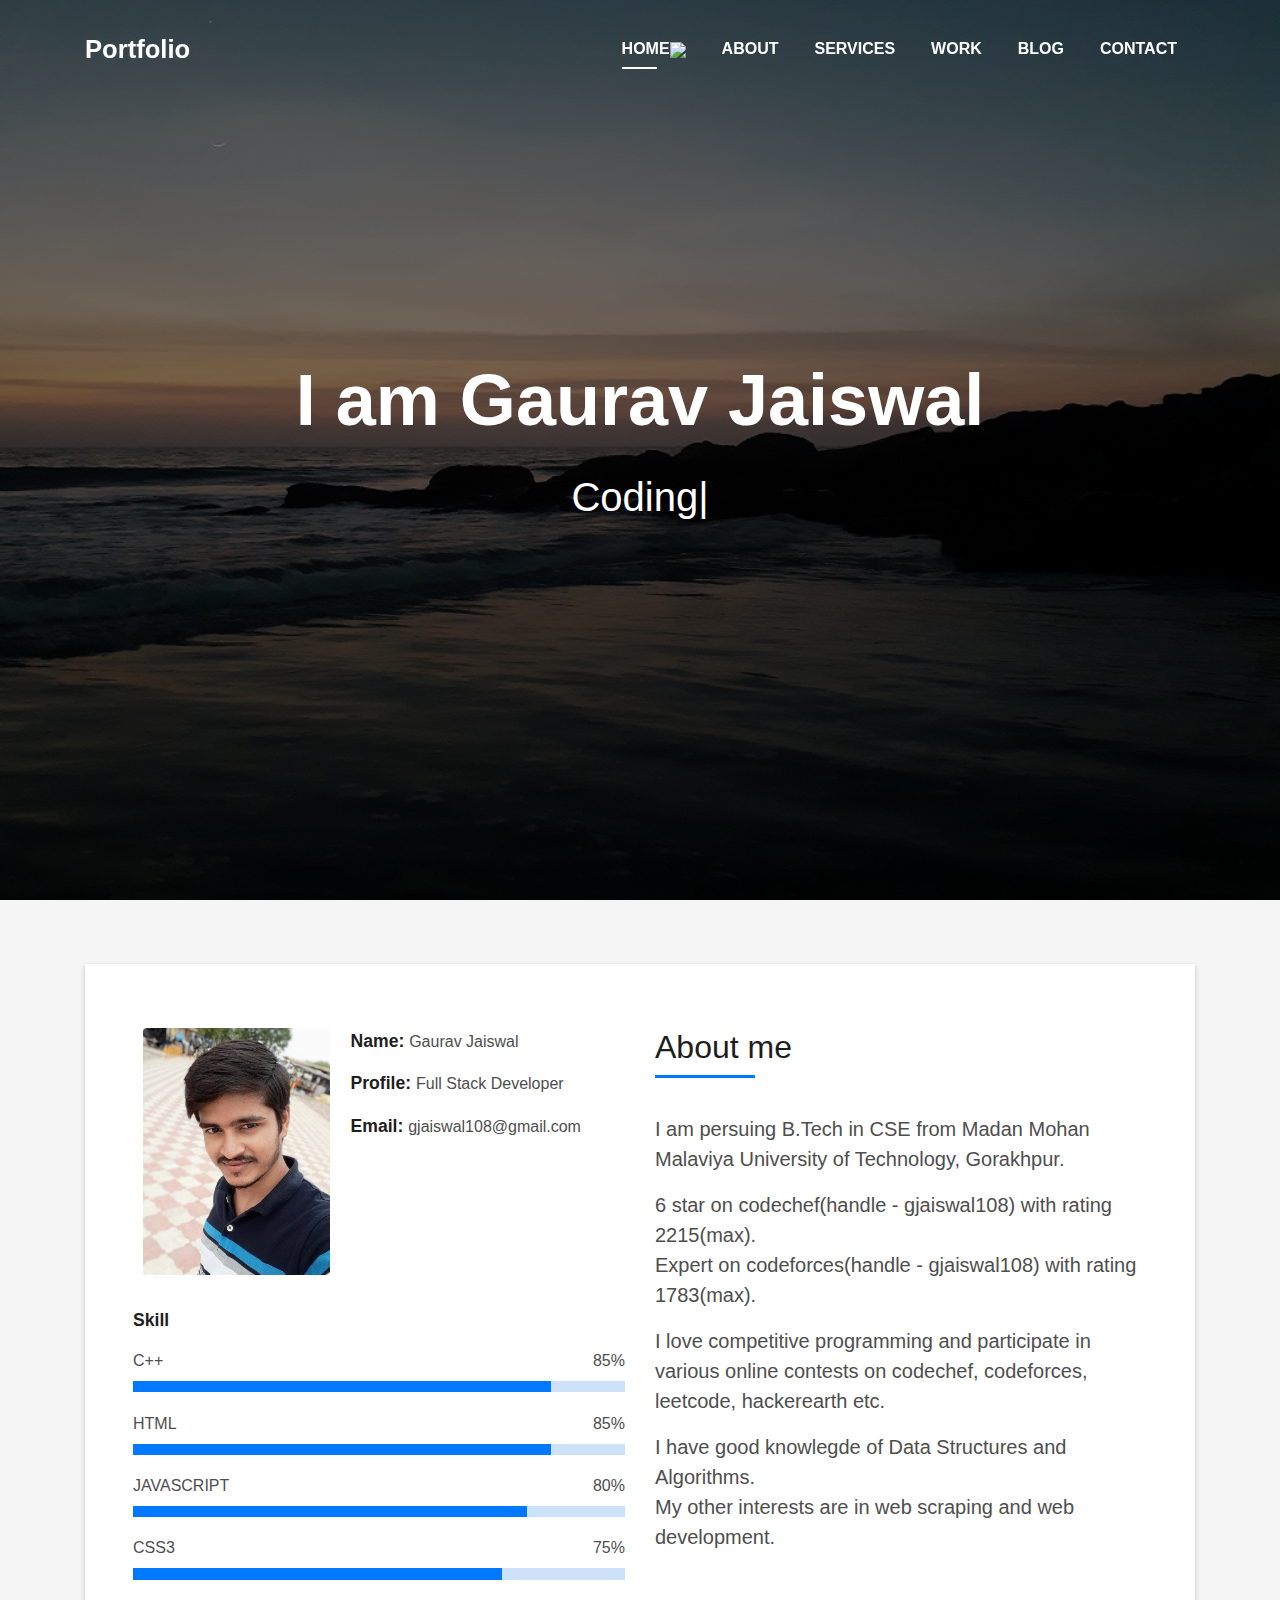
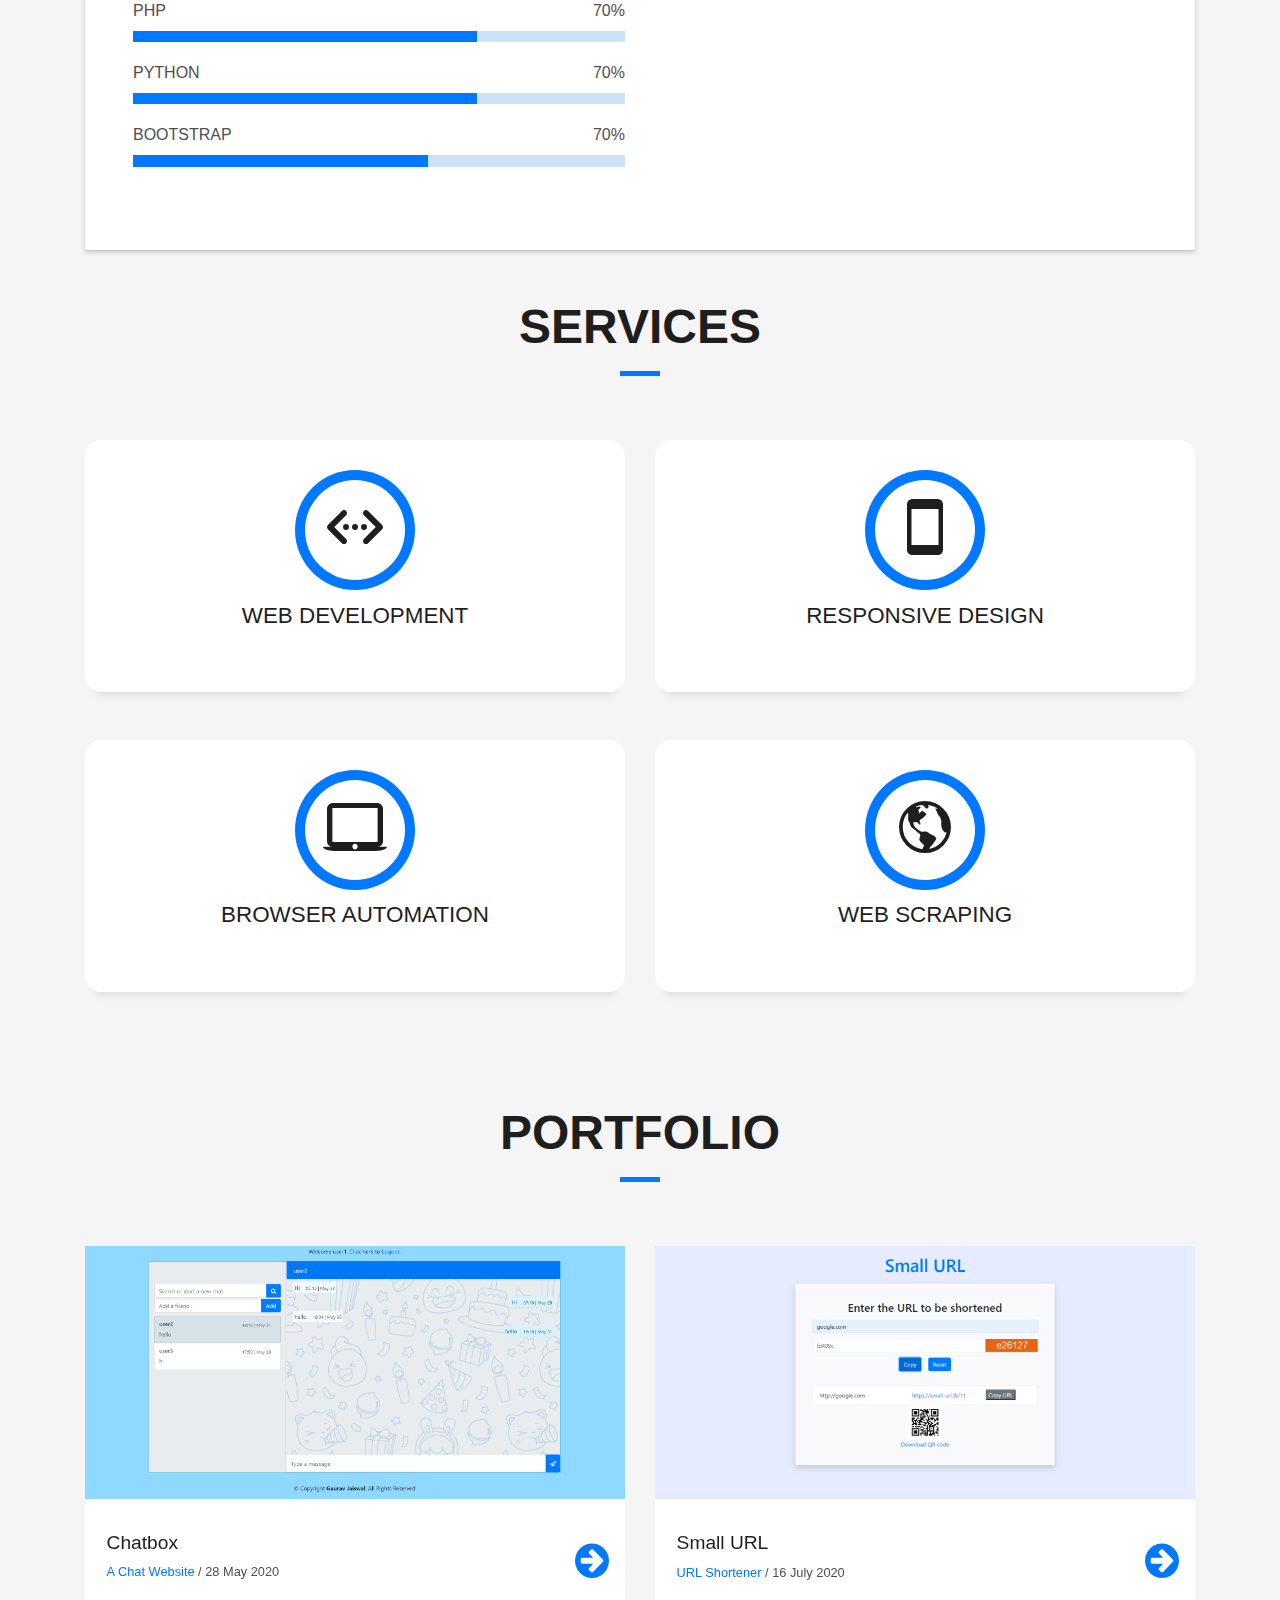
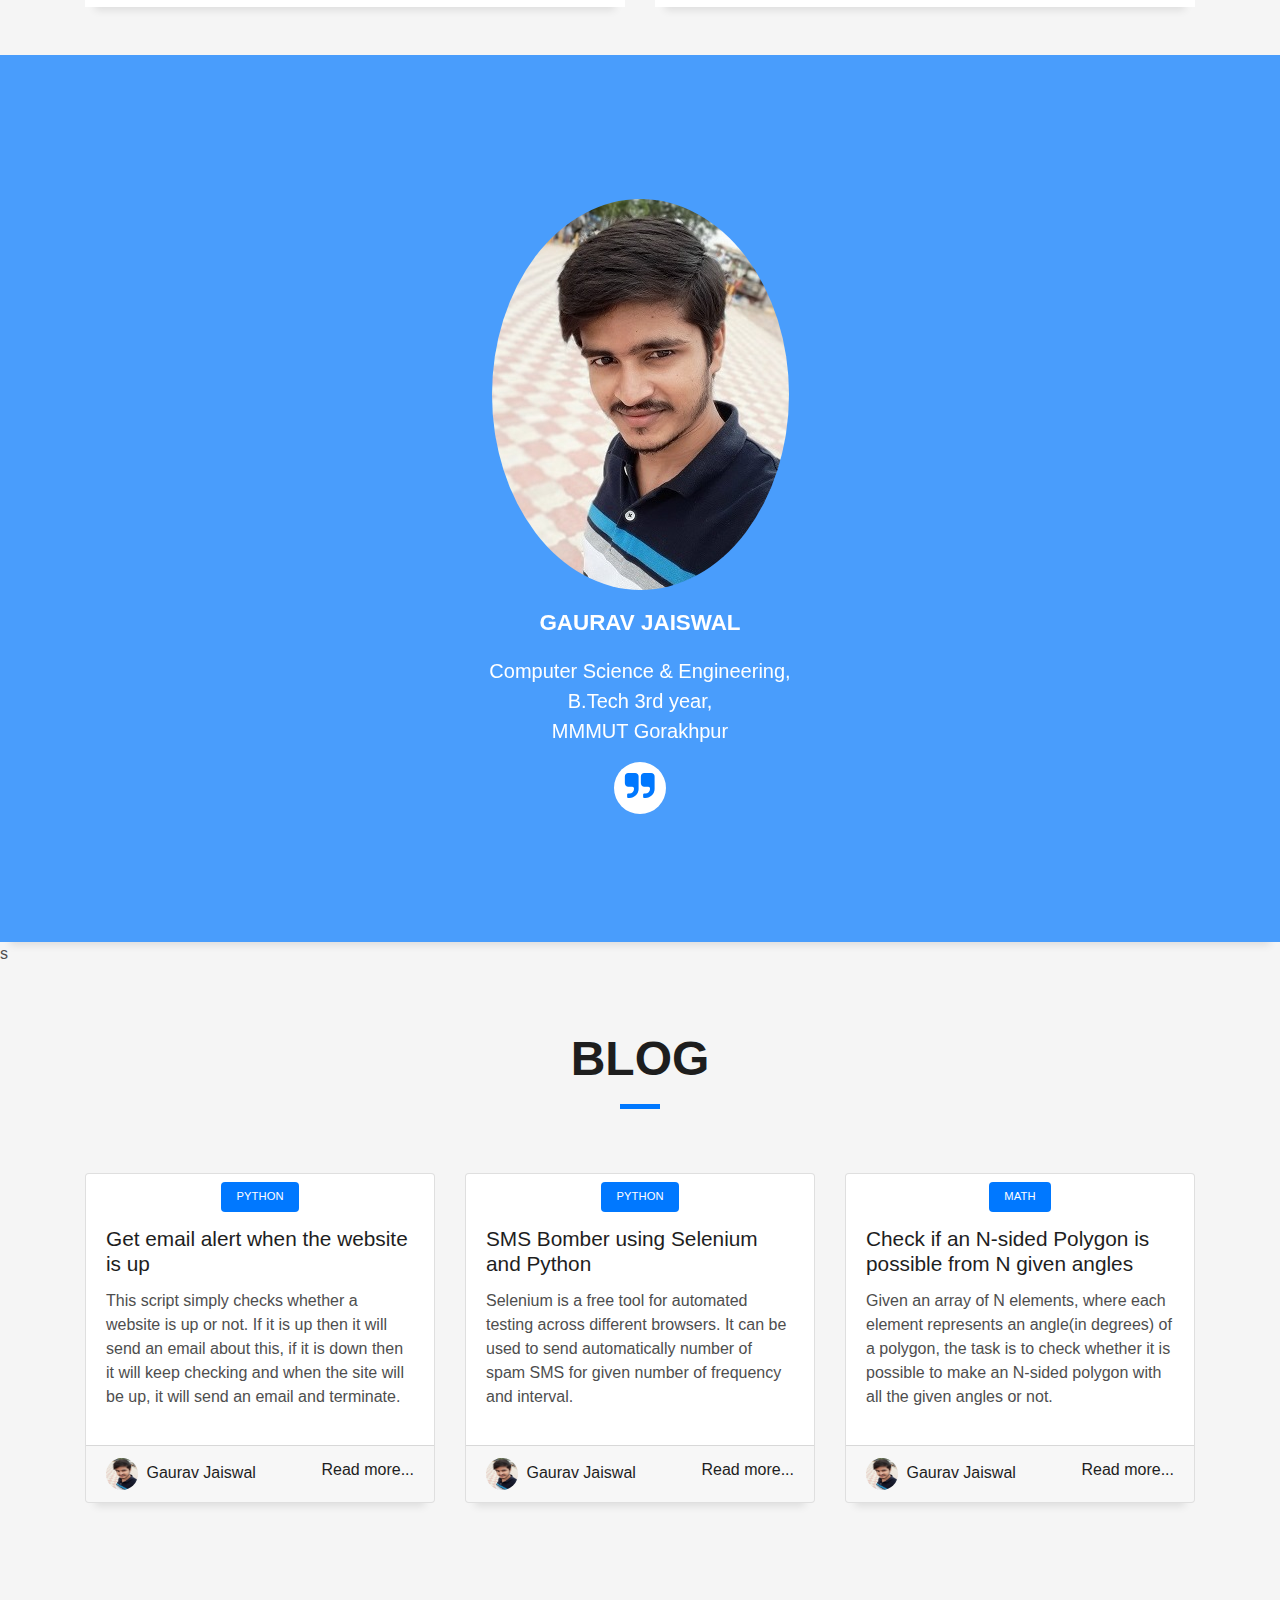
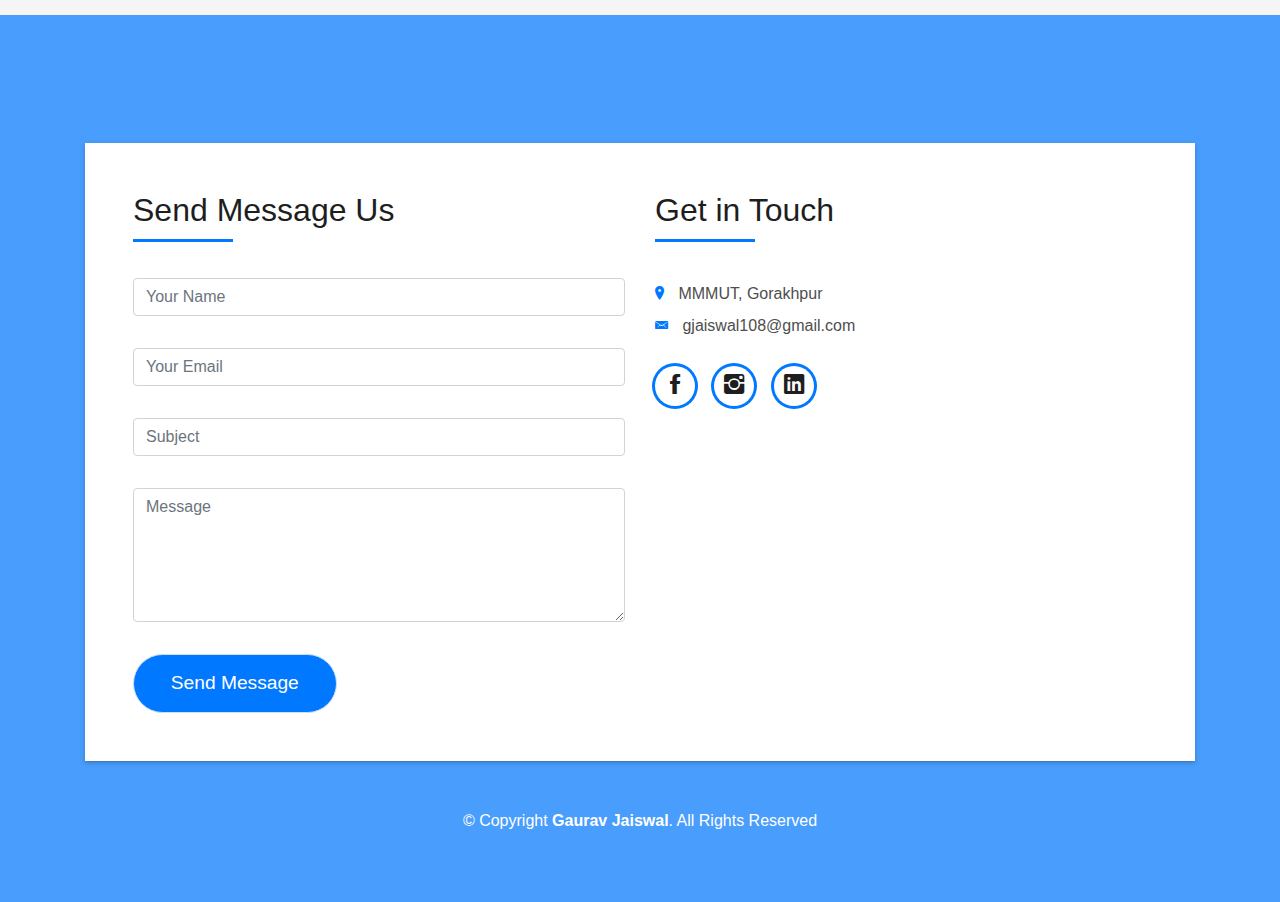
==== index.html @ 0bc4e0d4 "update" ====
<!DOCTYPE html>
<html lang="en">
<head>
  <meta charset="utf-8">
  <title>Gaurav Jaiswal</title>
  <meta content="width=device-width, initial-scale=1.0" name="viewport">
  <meta content="gjaiswal108" name="keywords">
  <meta content="Gaurav Jaiswal Portfolio" name="description">

  <!-- Favicons -->
  <link rel="apple-touch-icon" sizes="180x180" href="apple-touch-icon.png">
  <link rel="icon" type="image/png" sizes="32x32" href="favicon-32x32.png">
  <link rel="icon" type="image/png" sizes="16x16" href="favicon-16x16.png">
  <link rel="manifest" href="site.webmanifest">
  <!-- Bootstrap CSS File 
  <link href="lib/bootstrap/css/bootstrap.min.css" rel="stylesheet">-->
  <!-- Latest compiled and minified CSS -->
<link rel="stylesheet" href="https://maxcdn.bootstrapcdn.com/bootstrap/4.4.1/css/bootstrap.min.css">

<!-- jQuery library -->
<script src="https://ajax.googleapis.com/ajax/libs/jquery/3.5.1/jquery.min.js"></script>

<!-- Popper JS -->
<script src="https://cdnjs.cloudflare.com/ajax/libs/popper.js/1.16.0/umd/popper.min.js"></script>

<!-- Latest compiled JavaScript -->
<script src="https://maxcdn.bootstrapcdn.com/bootstrap/4.4.1/js/bootstrap.min.js"></script>

  <!-- Libraries CSS Files -->
  <link href="lib/font-awesome/css/font-awesome.min.css" rel="stylesheet">
  <link href="lib/animate/animate.min.css" rel="stylesheet">
  <link href="lib/ionicons/css/ionicons.min.css" rel="stylesheet">
  <link href="lib/owlcarousel/assets/owl.carousel.min.css" rel="stylesheet">
  <link href="lib/lightbox/css/lightbox.min.css" rel="stylesheet">

  <!-- Main Stylesheet File -->
  <link href="css/style.css" rel="stylesheet">
</head>

<body id="page-top">
  
  <!--/ Nav Start /-->
  <nav class="navbar navbar-b navbar-trans navbar-expand-md fixed-top" id="mainNav">
    <div class="container">
      <a class="navbar-brand js-scroll" href="#page-top">Portfolio</a>
      <button class="navbar-toggler collapsed" type="button" data-toggle="collapse" data-target="#navbarDefault"
        aria-controls="navbarDefault" aria-expanded="false" aria-label="Toggle navigation">
        <span></span>
        <span></span>
        <span></span>
      </button>
      <div class="navbar-collapse collapse justify-content-end" id="navbarDefault">
        <ul class="navbar-nav">
          <li class="nav-item">
            <a class="nav-link js-scroll active" href="#home">Home<img src="http://localhost/small-url/api/captcha_image.php"></a>
          </li>
          <li class="nav-item">
            <a class="nav-link js-scroll" href="#about">About</a>
          </li>
          <li class="nav-item">
            <a class="nav-link js-scroll" href="#service">Services</a>
          </li>
          <li class="nav-item">
            <a class="nav-link js-scroll" href="#work">Work</a>
          </li>
          <li class="nav-item">
            <a class="nav-link js-scroll" href="#blog">Blog</a>
          </li>
          <li class="nav-item">
            <a class="nav-link js-scroll" href="#contact">Contact</a>
          </li>
        </ul>
      </div>
    </div>
  </nav>
  <!--/ Nav End /-->

  <!--/ Intro Skew Start /-->
  <div id="home" class="intro route bg-image" style="background-image: url(img/wallpaper.jpg)">
    <div class="overlay-itro"></div>
    <div class="intro-content display-table">
      <div class="table-cell">
        <div class="container">
          <!--<p class="display-6 color-d">Hello, world!</p>-->
          <h1 class="intro-title mb-4">I am Gaurav Jaiswal</h1>
          <p class="intro-subtitle"><span class="text-slider-items">Coding Enthusiast,Web Developer</span><strong class="text-slider"></strong></p>
          <!-- <p class="pt-3"><a class="btn btn-primary btn js-scroll px-4" href="#about" role="button">Learn More</a></p> -->
        </div>
      </div>
    </div>
  </div>
  <!--/ Intro Skew End /-->

  <section id="about" class="about-mf sect-pt4 route">
    <div class="container">
      <div class="row">
        <div class="col-sm-12">
          <div class="box-shadow-full">
            <div class="row">
              <div class="col-md-6">
                <div class="row">
                  <div class="col-sm-6 col-md-5">
                    <div class="about-img">
                      <img src="img/Gaurav Jaiswal.jpg" class="img-fluid rounded b-shadow-a" alt="">
                    </div>
                  </div>
                  <div class="col-sm-6 col-md-7">
                    <div class="about-info">
                      <p><span class="title-s">Name: </span> <span>Gaurav Jaiswal</span></p>
                      <p><span class="title-s">Profile: </span> <span>Full Stack Developer</span></p>
                      <p><span class="title-s">Email: </span> <span>gjaiswal108@gmail.com</span></p>
                    </div>
                  </div>
                </div>
                <div class="skill-mf">
                  <p class="title-s">Skill</p>
                    <span>C++</span> <span class="pull-right">85%</span>
                  <div class="progress">
                    <div class="progress-bar" role="progressbar" style="width: 85%;" aria-valuenow="85" aria-valuemin="0"
                      aria-valuemax="100"></div>
                  </div>
                  <span>HTML</span> <span class="pull-right">85%</span>
                  <div class="progress">
                    <div class="progress-bar" role="progressbar" style="width: 85%;" aria-valuenow="85" aria-valuemin="0"
                      aria-valuemax="100"></div>
                  </div>
                  <span>JAVASCRIPT</span> <span class="pull-right">80%</span>
                  <div class="progress">
                    <div class="progress-bar" role="progressbar" style="width: 80%" aria-valuenow="80" aria-valuemin="0"
                      aria-valuemax="100"></div>
                  </div>
                  <span>CSS3</span> <span class="pull-right">75%</span>
                  <div class="progress">
                    <div class="progress-bar" role="progressbar" style="width: 75%" aria-valuenow="75" aria-valuemin="0"
                      aria-valuemax="100"></div>
                  </div>
                  <span>PHP</span> <span class="pull-right">70%</span>
                  <div class="progress">
                    <div class="progress-bar" role="progressbar" style="width: 70%" aria-valuenow="70" aria-valuemin="0"
                      aria-valuemax="100"></div>
                  </div>
                  <span>PYTHON</span> <span class="pull-right">70%</span>
                  <div class="progress">
                    <div class="progress-bar" role="progressbar" style="width: 70%" aria-valuenow="70" aria-valuemin="0"
                      aria-valuemax="100"></div>
                  </div>
                  <span>BOOTSTRAP</span> <span class="pull-right">70%</span>
                  <div class="progress">
                    <div class="progress-bar" role="progressbar" style="width: 60%" aria-valuenow="60" aria-valuemin="0"
                      aria-valuemax="100"></div>
                  </div>
                </div>
              </div>
              <div class="col-md-6">
                <div class="about-me pt-4 pt-md-0">
                  <div class="title-box-2">
                    <h5 class="title-left">
                      About me
                    </h5>
                  </div>
                  <p class="lead">
                      I am persuing B.Tech in CSE from Madan Mohan Malaviya University of Technology, Gorakhpur.
                  </p>
                  <p class="lead">
                    6 star on codechef(handle - gjaiswal108) with rating 2215(max).<br/>
                    Expert on codeforces(handle - gjaiswal108) with rating 1783(max).
                  </p>
                  <p class="lead">
                    I love competitive programming and participate in various online contests on codechef, codeforces, leetcode, hackerearth etc.
                  </p>
                  <p class="lead">
                    I have good knowlegde of Data Structures and Algorithms.<br/>
                    My other interests are in web scraping and web development.
                  </p>
                </div>
              </div>
            </div>
          </div>
        </div>
      </div>
    </div>
  </section>

  <!--/ Section Services Start /-->
  <section id="service" class="services-mf route">
    <div class="container">
      <div class="row">
        <div class="col-sm-12">
          <div class="title-box text-center">
            <h3 class="title-a">
              Services
            </h3>
            <p class="subtitle-a">
              
            </p>
            <div class="line-mf"></div>
          </div>
        </div>
      </div>
      <div class="row">
        <div class="col-md-6">
          <div class="service-box">
            <div class="service-ico">
              <span class="ico-circle"><i class="ion-code-working"></i></span>
            </div>
            <div class="service-content">
              <h2 class="s-title">Web Development</h2>
              <p class="s-description text-center">
              </p>
            </div>
          </div>
        </div>
        <div class="col-md-6">
          <div class="service-box">
            <div class="service-ico">
              <span class="ico-circle"><i class="ion-android-phone-portrait"></i></span>
            </div>
            <div class="service-content">
              <h2 class="s-title">Responsive Design</h2>
              <p class="s-description text-center">
              </p>
            </div>
          </div>
        </div>
      </div>
      <div class="row">
        <div class="col-md-6">
          <div class="service-box">
            <div class="service-ico">
              <span class="ico-circle"><i class="ion-android-laptop"></i></span>
            </div>
            <div class="service-content">
              <h2 class="s-title">Browser Automation</h2>
              <p class="s-description text-center">
              </p>
            </div>
          </div>
        </div>
        <div class="col-md-6">
          <div class="service-box">
            <div class="service-ico">
              <span class="ico-circle"><i class="ion-android-globe"></i></span>
            </div>
            <div class="service-content">
              <h2 class="s-title">Web Scraping</h2>
              <p class="s-description text-center">
              </p>
            </div>
          </div>
        </div>
      </div>
    </div>
  </section>
  <!--/ Section Services End /-->

 

  <!--/ Section Portfolio Start /-->
  <section id="work" class="portfolio-mf sect-pt4 route">
    <div class="container">
      <div class="row">
        <div class="col-sm-12">
          <div class="title-box text-center">
            <h3 class="title-a">
              Portfolio
            </h3>
            <p class="subtitle-a">
            </p>
            <div class="line-mf"></div>
          </div>
        </div>
      </div>
      <div class="row">
        <div class="col-md-6">
          <div class="work-box">
            <a href="img/Chatbox.png" data-lightbox="gallery-mf">
              <div class="work-img">
                <img src="img/Chatbox.png" alt="" class="img-fluid">
              </div>
              <div class="work-content">
                <div class="row">
                  <div class="col-sm-8">
                    <h2 class="w-title"><a href="Chatbox" target="_blank">Chatbox</a></h2>
                    <div class="w-more">
                      <span class="w-ctegory">A Chat Website</span> / <span class="w-date">28 May 2020</span>
                    </div>
                  </div>
                  <div class="col-sm-4">
                    <div class="w-like">
                      <a href="Chatbox" target="_blank"><i class="fa fa-arrow-circle-right"></i></a>
                    </div>
                  </div>
                </div>
              </div>
            </a>
          </div>
        </div>
        <div class="col-md-6">
          <div class="work-box">
            <a href="img/small-url.png" data-lightbox="gallery-mf">
              <div class="work-img">
                <img src="img/small-url.png" alt="" class="img-fluid">
              </div>
              <div class="work-content">
                <div class="row">
                  <div class="col-sm-8">
                    <h2 class="w-title"><a href="small-url" target="_blank">Small URL</a></h2>
                    <div class="w-more">
                      <span class="w-ctegory">URL Shortener</span> / <span class="w-date">16 July 2020</span>
                    </div>
                  </div>
                  <div class="col-sm-4">
                    <div class="w-like">
                      <a href="small-url" target="_blank"><i class="fa fa-arrow-circle-right"></i></a>
                    </div>
                  </div>
                </div>
              </div>
            </a>
          </div>
        </div>
        
      </div>
    </div>
  </section>
  <!--/ Section Portfolio End /-->

  <!--/ Section Testimonials Start /-->
  <div class="testimonials paralax-mf bg-image" style="background-image: url(img/ov.jpg)">
    <div class="overlay-mf"></div>
    <div class="container">
      <div class="row">
        <div class="col-md-12">
          <div id="testimonial-mf" class="owl-carousel owl-theme">
            <div class="testimonial-box">
              <div class="author-test">
                <img src="img/Gaurav Jaiswal.jpg" alt="" class="rounded-circle b-shadow-a">
                <span class="author">Gaurav Jaiswal</span>
              </div>
              <div class="content-test">
                <p class="description lead">
                  Computer Science &amp; Engineering,<br/> B.Tech 3rd year,<br/> MMMUT Gorakhpur
                </p>
                <span class="comit"><i class="fa fa-quote-right"></i></span>
              </div>
            </div>
          </div>
        </div>
      </div>
    </div>
  </div>
  <!--/ Section Testimonial End /-->
  s
  <!--/ Section Blog Start /-->
  <section id="blog" class="blog-mf sect-pt4 route">
    <div class="container">
      <div class="row">
        <div class="col-sm-12">
          <div class="title-box text-center">
            <h3 class="title-a">
              Blog
            </h3>
            <p class="subtitle-a">
            </p>
            <div class="line-mf"></div>
          </div>
        </div>
      </div>
      <div class="row">
        <div class="col-md-4">
          <div class="card card-blog">
            <div class="card-img">
              <a href="https://www.geeksforgeeks.org/python-get-email-alert-when-the-website-is-up/" target="_blank"><img src="img/post-1.jpg" alt="" class="img-fluid"></a>
            </div>
            <div class="card-body">
              <div class="card-category-box">
                <div class="card-category">
                  <h6 class="category">Python</h6>
                </div>
              </div>
              <h3 class="card-title"><a href="https://www.geeksforgeeks.org/python-get-email-alert-when-the-website-is-up/" target="_blank">Get email alert when the website is up</a></h3>
              <p class="card-description">
                This script simply checks whether a website is up or not. If it is up then it will send an email about this, 
                if it is down then it will keep checking and when the site will be up, it will send an email and terminate.
              </p>
            </div>
            <div class="card-footer">
              <div class="post-author">
                <a href="#">
                  <img src="img/Gaurav Jaiswal.jpg" alt="" class="avatar rounded-circle">
                  <span class="author">Gaurav Jaiswal</span>
                </a>
              </div>
              <div class="post-date">
                <a href="https://www.geeksforgeeks.org/python-get-email-alert-when-the-website-is-up/" target="_blank">Read more...</a>
              </div>
            </div>
          </div>
        </div>
        <div class="col-md-4">
          <div class="card card-blog">
            <div class="card-img">
              <a href="https://www.geeksforgeeks.org/python-sms-bomber-using-selenium/" target="_blank"><img src="img/post-2.jpg" alt="" class="img-fluid"></a>
            </div>
            <div class="card-body">
              <div class="card-category-box">
                <div class="card-category">
                  <h6 class="category">Python</h6>
                </div>
              </div>
              <h3 class="card-title"><a href="https://www.geeksforgeeks.org/python-sms-bomber-using-selenium/" target="_blank">SMS Bomber using Selenium and Python</a></h3>
              <p class="card-description">
                Selenium is a free tool for automated testing across different browsers.
                It can be used to send automatically number of spam SMS for given number of frequency and interval.
              </p>
            </div>
            <div class="card-footer">
              <div class="post-author">
                <a href="#">
                  <img src="img/Gaurav Jaiswal.jpg" alt="" class="avatar rounded-circle">
                  <span class="author">Gaurav Jaiswal</span>
                </a>
              </div>
              <div class="post-date">
                <a href="https://www.geeksforgeeks.org/python-sms-bomber-using-selenium/" target="_blank">Read more...</a>
              </div>
            </div>
          </div>
        </div>
        <div class="col-md-4">
          <div class="card card-blog">
            <div class="card-img">
              <a href="https://www.geeksforgeeks.org/check-if-an-n-sided-polygon-is-possible-from-n-given-angles/" target="_blank"><img src="img/post-3.jpg" alt="" class="img-fluid"></a>
            </div>
            <div class="card-body">
              <div class="card-category-box">
                <div class="card-category">
                  <h6 class="category">Math</h6>
                </div>
              </div>
              <h3 class="card-title"><a href="https://www.geeksforgeeks.org/check-if-an-n-sided-polygon-is-possible-from-n-given-angles/" target="_blank">Check if an N-sided Polygon is possible from N given angles</a></h3>
              <p class="card-description">
                Given an array of N elements, where each element represents an angle(in degrees) of a polygon, the task is to check whether it is possible to make an N-sided polygon with all the given angles or not.
              </p>
            </div>
            <div class="card-footer">
              <div class="post-author">
                <a href="#">
                  <img src="img/Gaurav Jaiswal.jpg" alt="" class="avatar rounded-circle">
                  <span class="author">Gaurav Jaiswal</span>
                </a>
              </div>
              <div class="post-date">
                <a href="https://www.geeksforgeeks.org/check-if-an-n-sided-polygon-is-possible-from-n-given-angles/" target="_blank">Read more...</a>
              </div>
            </div>
          </div>
        </div>
      </div>
    </div>
  </section>
  <!--/ Section Blog End /-->

  <!--/ Section Contact-Footer Start /-->
  <section class="paralax-mf footer-paralax bg-image sect-mt4 route" style="background-image: url(img/ov.jpg)">
    <div class="overlay-mf"></div>
    <div class="container">
      <div class="row">
        <div class="col-sm-12">
          <div class="contact-mf">
            <div id="contact" class="box-shadow-full">
              <div class="row">
                <div class="col-md-6">
                  <div class="title-box-2">
                    <h5 class="title-left">
                      Send Message Us
                    </h5>
                  </div>
                  <div>
                      <form role="form" class="contactForm">
                      <div id="sendmessage">Your message has been sent. Thank you!</div>
                      <div id="errormessage"></div>
                      <div class="row">
                        <div class="col-md-12 mb-3">
                          <div class="form-group">
                            <input type="text" name="name" class="form-control" id="name" placeholder="Your Name" data-rule="minlen:4" data-msg="Please enter at least 4 chars" />
                            <div class="validation"></div>
                          </div>
                        </div>
                        <div class="col-md-12 mb-3">
                          <div class="form-group">
                            <input type="email" class="form-control" name="email" id="email" placeholder="Your Email" data-rule="email" data-msg="Please enter a valid email" />
                            <div class="validation"></div>
                          </div>
                        </div>
                        <div class="col-md-12 mb-3">
                            <div class="form-group">
                              <input type="text" class="form-control" name="subject" id="subject" placeholder="Subject" data-rule="minlen:4" data-msg="Please enter at least 8 chars of subject" />
                              <div class="validation"></div>
                            </div>
                        </div>
                        <div class="col-md-12 mb-3">
                          <div class="form-group">
                            <textarea class="form-control" name="message" rows="5" data-rule="required" data-msg="Please write something for us" placeholder="Message"></textarea>
                            <div class="validation"></div>
                          </div>
                        </div>
                        <div class="col-md-12">
                          <button type="submit" class="button button-a button-big button-rouded">Send Message</button>
                        </div>
                      </div>
                    </form>
                  </div>
                </div>
                <div class="col-md-6">
                  <div class="title-box-2 pt-4 pt-md-0">
                    <h5 class="title-left">
                      Get in Touch
                    </h5>
                  </div>
                  <div class="more-info">
                    <p class="lead">
                    </p>
                    <ul class="list-ico">
                      <li><span class="ion-ios-location"></span> MMMUT, Gorakhpur</li>
                      <li><span class="ion-email"></span> gjaiswal108@gmail.com</li>
                    </ul>
                  </div>
                  <div class="socials">
                    <ul>
                      <li><a href="https://www.facebook.com/profile.php?id=100025308261659"><span class="ico-circle"><i class="ion-social-facebook"></i></span></a></li>
                      <li><a href="https://www.instagram.com/gauravjaiswal108/"><span class="ico-circle"><i class="ion-social-instagram"></i></span></a></li>
                      <li><a href="https://www.linkedin.com/in/gjaiswal108/"><span class="ico-circle"><i class="ion-social-linkedin"></i></span></a></li>
                    </ul>
                  </div>
                </div>
              </div>
            </div>
          </div>
        </div>
      </div>
    </div>
    <footer>
      <div class="container">
        <div class="row">
          <div class="col-sm-12">
              <p class="copyright">&copy; Copyright <strong>Gaurav Jaiswal</strong>. All Rights Reserved</p>
          </div>
        </div>
      </div>
    </footer>
  </section>
  <!--/ Section Contact-footer End /-->

  <a href="#" class="back-to-top"><i class="fa fa-chevron-up"></i></a>
  <div id="preloader"></div>

  <!-- JavaScript Libraries -->
  <script src="lib/jquery/jquery.min.js"></script>
  <script src="lib/jquery/jquery-migrate.min.js"></script>
  <script src="lib/popper/popper.min.js"></script>
  <script src="lib/bootstrap/js/bootstrap.min.js"></script>
  <script src="lib/easing/easing.min.js"></script>
  <script src="lib/counterup/jquery.waypoints.min.js"></script>
  <script src="lib/counterup/jquery.counterup.js"></script>
  <script src="lib/owlcarousel/owl.carousel.min.js"></script>
  <script src="lib/lightbox/js/lightbox.min.js"></script>
  <script src="lib/typed/typed.min.js"></script>
  <!-- Contact Form JavaScript File -->
  <script src="contactform/contactform.js"></script>

  <!-- Template Main Javascript File -->
  <script src="js/main.js"></script>

</body>
</html>
---- css/style.css ----
/*
  Theme Name: DevFolio
  Theme URL: https://bootstrapmade.com/devfolio-bootstrap-portfolio-html-template/
  Author: BootstrapMade.com
  License: https://bootstrapmade.com/license/
*/

/*======================================
//--//-->   STYLES GENERALES
======================================*/

body {
  background-color: #f5f5f5;
  color: #4e4e4e;
}

h1,
h2,
h3,
h4,
h5,
h6 {
  color: #1e1e1e;
}

a {
  color: #1e1e1e;
  transition: all 0.5s ease-in-out;
}

a:hover {
  color: #0078ff;
  text-decoration: none;
  transition: all 0.5s ease-in-out;
}

.p-r {
  position: relative;
}

.color-a {
  color: #0078ff;
}

.color-d {
  color: #f5f5f5;
}

.color-text-a {
  color: #4e4e4e;
}

.box-shadow,
.paralax-mf,
.service-box,
.work-box,
.card-blog {
  box-shadow: 0 13px 8px -10px rgba(0, 0, 0, 0.1);
}

.box-shadow-a,
.button:hover {
  box-shadow: 0 0 0 4px #cde1f8;
}

.display-5 {
  font-size: 2.5rem;
  font-weight: 300;
  line-height: 1.1;
}

.display-6 {
  font-size: 2rem;
  font-weight: 300;
  line-height: 1.1;
}

.avatar {
  width: 32px;
  height: 32px;
  margin-right: 4px;
  overflow: hidden;
}

.bg-image {
  background-repeat: no-repeat;
  background-attachment: fixed;
  background-size: cover;
  background-position: center center;
}

.overlay-mf {
  background-color: #0078ff;
}

.overlay-mf {
  position: absolute;
  top: 0;
  left: 0px;
  padding: 0;
  height: 100%;
  width: 100%;
  opacity: .7;
}

.paralax-mf {
  position: relative;
  padding: 8rem 0;
}

.display-table {
  width: 100%;
  height: 100%;
  display: table;
}

.table-cell {
  display: table-cell;
  vertical-align: middle;
}

/*--/ Sections /--*/

.sect-4 {
  padding: 4rem 0;
}

.sect-pt4 {
  padding-top: 4rem;
}

.sect-mt4 {
  margin-top: 4rem;
}

/*--/ Title s /--*/

.title-s {
  font-weight: 600;
  color: #1e1e1e;
  font-size: 1.1rem;
}

/*--/ Title A /--*/

.title-box {
  margin-bottom: 4rem;
}

.title-a {
  font-size: 3rem;
  font-weight: bold;
  text-transform: uppercase;
}

.subtitle-a {
  color: #4e4e4e;
}

.line-mf {
  width: 40px;
  height: 5px;
  background-color: #0078ff;
  margin: 0 auto;
}

/*--/ Title Left /--*/

.title-box-2 {
  margin-bottom: 3rem;
}

.title-left {
  font-size: 2rem;
  position: relative;
}

.title-left:before {
  content: '';
  position: absolute;
  height: 3px;
  background-color: #0078ff;
  width: 100px;
  bottom: -12px;
}

/*------/ Box /------*/

.box-pl2 {
  padding-left: 2rem;
}

.box-shadow-full {
  padding: 3rem 1.25rem;
  position: relative;
  background-color: #fff;
  margin-bottom: 3rem;
  z-index: 2;
  box-shadow: 0 1px 1px 0 rgba(0, 0, 0, 0.06), 0 2px 5px 0 rgba(0, 0, 0, 0.2);
}

/*------/ Socials /------*/

.socials {
  padding: 1.5rem 0;
}

.socials ul li {
  display: inline-block;
}

.socials .ico-circle {
  height: 40px;
  width: 40px;
  font-size: 1.7rem;
  border-radius: 50%;
  line-height: 1.4;
  margin: 0 15px 0 0;
  box-shadow: 0 0 0 3px #0078ff;
  transition: all 500ms ease;
}

.socials .ico-circle:hover {
  background-color: #0078ff;
  color: #fff;
  box-shadow: 0 0 0 3px #cde1f8;
  transition: all 500ms ease;
}

/*------/ Ul resect /------*/

.ul-resect,
.socials ul,
.list-ico,
.blog-wrapper .post-meta ul,
.box-comments .list-comments,
.widget-sidebar .list-sidebar,
.widget-tags ul {
  list-style: none;
  padding-left: 0;
  margin-bottom: 0;
}

.list-ico {
  line-height: 2;
}

.list-ico span {
  color: #0078ff;
  margin-right: 10px;
}

/*------/ Ico Circle /------*/

.ico-circle {
  height: 100px;
  width: 100px;
  font-size: 2rem;
  border-radius: 50%;
  line-height: 1.55;
  margin: 0 auto;
  text-align: center;
  box-shadow: 0 0 0 10px #0078ff;
  display: block;
}

/*------/ Owl Carousel /------*/

.owl-theme .owl-dots {
  text-align: center;
  margin-top: 18px;
}

.owl-theme .owl-dots .owl-dot {
  display: inline-block;
}

.owl-theme .owl-dots .owl-dot span {
  width: 18px;
  height: 7px;
  margin: 5px 5px;
  background: #cde1f8;
  border: 0px solid #cde1f8;
  display: block;
  transition: all 0.6s ease-in-out;
  cursor: pointer;
}

.owl-theme .owl-dots .owl-dot:hover span {
  background-color: #cde1f8;
}

.owl-theme .owl-dots .owl-dot.active span {
  background-color: #1B1B1B;
  width: 25px;
}

/*--/ Scrolltop s /--*/

.scrolltop-mf {
  position: relative;
  display: none;
}

.scrolltop-mf span {
  z-index: 999;
  position: fixed;
  width: 42px;
  height: 42px;
  background-color: #0078ff;
  opacity: .7;
  font-size: 1.6rem;
  line-height: 1.5;
  text-align: center;
  color: #fff;
  top: auto;
  left: auto;
  right: 30px;
  bottom: 50px;
  cursor: pointer;
  border-radius: 50%;
}

/* Back to top button */

.back-to-top {
  position: fixed;
  display: none;
  background: #0078ff;
  color: #fff;
  width: 44px;
  height: 44px;
  text-align: center;
  line-height: 1;
  font-size: 16px;
  border-radius: 50%;
  right: 15px;
  bottom: 15px;
  transition: background 0.5s;
  z-index: 11;
}

.back-to-top i {
  padding-top: 12px;
  color: #fff;
}

/* Prelaoder */

#preloader {
  position: fixed;
  top: 0;
  left: 0;
  right: 0;
  bottom: 0;
  z-index: 9999;
  overflow: hidden;
  background: #fff;
}

#preloader:before {
  content: "";
  position: fixed;
  top: calc(50% - 30px);
  left: calc(50% - 30px);
  border: 6px solid #f2f2f2;
  border-top: 6px solid #0078ff;
  border-radius: 50%;
  width: 60px;
  height: 60px;
  -webkit-animation: animate-preloader 1s linear infinite;
  animation: animate-preloader 1s linear infinite;
}

@-webkit-keyframes animate-preloader {
  0% {
    -webkit-transform: rotate(0deg);
    transform: rotate(0deg);
  }

  100% {
    -webkit-transform: rotate(360deg);
    transform: rotate(360deg);
  }
}

@keyframes animate-preloader {
  0% {
    -webkit-transform: rotate(0deg);
    transform: rotate(0deg);
  }

  100% {
    -webkit-transform: rotate(360deg);
    transform: rotate(360deg);
  }
}

/*======================================
//--//-->   NAVBAR
======================================*/

.navbar-b {
  transition: all .5s ease-in-out;
  background-color: transparent;
  padding-top: 1.563rem;
  padding-bottom: 1.563rem;
}

.navbar-b.navbar-reduce {
  box-shadow: 0px 6px 9px 0px rgba(0, 0, 0, 0.06);
}

.navbar-b.navbar-trans .nav-item,
.navbar-b.navbar-reduce .nav-item {
  position: relative;
  padding-right: 10px;
  padding-left: 0;
}

.navbar-b.navbar-trans .nav-link,
.navbar-b.navbar-reduce .nav-link {
  color: #fff;
  text-transform: uppercase;
  font-weight: 600;
}

.navbar-b.navbar-trans .nav-link:before,
.navbar-b.navbar-reduce .nav-link:before {
  content: '';
  position: absolute;
  margin-left: 0px;
  width: 0%;
  bottom: 0;
  left: 0;
  height: 2px;
  transition: all 500ms ease;
}

.navbar-b.navbar-trans .nav-link:hover,
.navbar-b.navbar-reduce .nav-link:hover {
  color: #1B1B1B;
}

.navbar-b.navbar-trans .nav-link:hover:before,
.navbar-b.navbar-reduce .nav-link:hover:before {
  width: 35px;
}

.navbar-b.navbar-trans .show > .nav-link:before,
.navbar-b.navbar-trans .active > .nav-link:before,
.navbar-b.navbar-trans .nav-link.show:before,
.navbar-b.navbar-trans .nav-link.active:before,
.navbar-b.navbar-reduce .show > .nav-link:before,
.navbar-b.navbar-reduce .active > .nav-link:before,
.navbar-b.navbar-reduce .nav-link.show:before,
.navbar-b.navbar-reduce .nav-link.active:before {
  width: 35px;
}

.navbar-b.navbar-trans .nav-link:before {
  background-color: #fff;
}

.navbar-b.navbar-trans .nav-link:hover {
  color: #fff;
}

.navbar-b.navbar-trans .show > .nav-link,
.navbar-b.navbar-trans .active > .nav-link,
.navbar-b.navbar-trans .nav-link.show,
.navbar-b.navbar-trans .nav-link.active {
  color: #fff;
}

.navbar-b.navbar-reduce {
  transition: all .5s ease-in-out;
  background-color: #fff;
  padding-top: 15px;
  padding-bottom: 15px;
}

.navbar-b.navbar-reduce .nav-link {
  color: #0078ff;
}

.navbar-b.navbar-reduce .nav-link:before {
  background-color: #0078ff;
}

.navbar-b.navbar-reduce .nav-link:hover {
  color: #0078ff;
}

.navbar-b.navbar-reduce .show > .nav-link,
.navbar-b.navbar-reduce .active > .nav-link,
.navbar-b.navbar-reduce .nav-link.show,
.navbar-b.navbar-reduce .nav-link.active {
  color: #0078ff;
}

.navbar-b.navbar-reduce .navbar-brand {
  color: #0078ff;
}

.navbar-b.navbar-reduce .navbar-toggler span {
  background-color: #1B1B1B;
}

.navbar-b .navbar-brand {
  color: #fff;
  font-size: 1.6rem;
  font-weight: 600;
}

.navbar-b .navbar-nav .dropdown-item.show .dropdown-menu,
.navbar-b .dropdown.show .dropdown-menu,
.navbar-b .dropdown-btn.show .dropdown-menu {
  -webkit-transform: translate3d(0px, 0px, 0px);
  transform: translate3d(0px, 0px, 0px);
  visibility: visible !important;
}

.navbar-b .dropdown-menu {
  margin: 1.12rem 0 0;
  border-radius: 0;
}

.navbar-b .dropdown-menu .dropdown-item {
  padding: .7rem 1.7rem;
  transition: all 500ms ease;
}

.navbar-b .dropdown-menu .dropdown-item:hover {
  background-color: #0078ff;
  color: #fff;
  transition: all 500ms ease;
}

.navbar-b .dropdown-menu .dropdown-item.active {
  background-color: #0078ff;
}

/*--/ Hamburger Navbar /--*/

.navbar-toggler {
  position: relative;
}

.navbar-toggler:focus,
.navbar-toggler:active {
  outline: 0;
}

.navbar-toggler span {
  display: block;
  background-color: #fff;
  height: 3px;
  width: 25px;
  margin-top: 4px;
  margin-bottom: 4px;
  -webkit-transform: rotate(0deg);
  transform: rotate(0deg);
  left: 0;
  opacity: 1;
}

.navbar-toggler span:nth-child(1),
.navbar-toggler span:nth-child(3) {
  transition: -webkit-transform .35s ease-in-out;
  transition: transform .35s ease-in-out;
  transition: transform .35s ease-in-out, -webkit-transform .35s ease-in-out;
}

.navbar-toggler:not(.collapsed) span:nth-child(1) {
  position: absolute;
  left: 12px;
  top: 10px;
  -webkit-transform: rotate(135deg);
  transform: rotate(135deg);
  opacity: 0.9;
}

.navbar-toggler:not(.collapsed) span:nth-child(2) {
  height: 12px;
  visibility: hidden;
  background-color: transparent;
}

.navbar-toggler:not(.collapsed) span:nth-child(3) {
  position: absolute;
  left: 12px;
  top: 10px;
  -webkit-transform: rotate(-135deg);
  transform: rotate(-135deg);
  opacity: 0.9;
}

/*======================================
//--//-->   INTRO
======================================*/

.intro {
  height: 100vh;
  position: relative;
  color: #fff;
}

.intro .intro-content {
  text-align: center;
  position: absolute;
}

.intro .overlay-itro {
  background-color: rgba(0, 0, 0, 0.6);
  position: absolute;
  top: 0;
  left: 0px;
  padding: 0;
  height: 100%;
  width: 100%;
  opacity: .9;
}

.intro .intro-title {
  color: #fff;
  font-weight: 600;
  font-size: 3rem;
}

.intro .intro-subtitle {
  font-size: 1.5rem;
  font-weight: 300;
}

.intro .text-slider-items {
  display: none;
}

.intro-single {
  height: 350px;
}

.intro-single .intro-content {
  margin-top: 30px;
}

.intro-single .intro-title {
  text-transform: uppercase;
  font-size: 3rem;
}

.intro-single .breadcrumb {
  background-color: transparent;
  color: #0078ff;
}

.intro-single .breadcrumb .breadcrumb-item:before {
  color: #cde1f8;
}

.intro-single .breadcrumb .breadcrumb-item.active {
  color: #cde1f8;
}

.intro-single .breadcrumb a {
  color: #fff;
}

/*======================================
//--//-->   ABOUT
======================================*/

.about-mf .box-shadow-full {
  padding-top: 4rem;
  padding-bottom: 4rem;
}

.about-mf .about-img {
  margin-bottom: 2rem;
}

.about-mf .about-img img {
  margin-left: 10px;
}

.skill-mf span {
  color: #4e4e4e;
}

.skill-mf .progress {
  background-color: #cde1f8;
  margin: .5rem 0 1.2rem 0;
  border-radius: 0;
  height: .7rem;
}

.skill-mf .progress .progress-bar {
  height: .7rem;
  background-color: #0078ff;
}

/*======================================
//--//-->   SERVICES
======================================*/

.service-box {
  background-color: #fff;
  padding: 2.5rem 1.3rem;
  border-radius: 1rem;
  margin-bottom: 3rem;
}

.service-box:hover .ico-circle {
  transition: all 500ms ease;
  color: #fff;
  background-color: #0078ff;
  box-shadow: 0 0 0 10px #cde1f8;
}

.service-box .service-ico {
  margin-bottom: 1rem;
  color: #1e1e1e;
}

.service-box .ico-circle {
  transition: all 500ms ease;
  font-size: 4rem;
}

.service-box .s-title {
  font-size: 1.4rem;
  text-transform: uppercase;
  text-align: center;
  padding: .4rem 0;
}

.service-box .s-description {
  color: #4e4e4e;
}

/*======================================
//--//-->   COUNTER
======================================*/

.counter-box {
  color: #fff;
  text-align: center;
}

.counter-ico {
  margin-bottom: 1rem;
}

.counter-ico .ico-circle {
  height: 60px;
  width: 60px;
  line-height: 1.8;
  box-shadow: 0 0 0 10px #cde1f8;
}

.counter-num .counter {
  font-size: 2rem;
  margin-bottom: 0;
}

/*======================================
//--//-->   PORTFOLIO
======================================*/

.work-box {
  margin-bottom: 3rem;
  -webkit-backface-visibility: hidden;
  backface-visibility: hidden;
  background-color: #fff;
}

.work-box:hover img {
  -webkit-transform: scale(1.3);
  transform: scale(1.3);
}

.work-img {
  display: block;
  overflow: hidden;
}

.work-img img {
  transition: all 1s;
}

.work-content {
  padding: 2rem 3% 1rem 4%;
}

.work-content .w-more {
  color: #4e4e4e;
  font-size: .8rem;
}

.work-content .w-more .w-ctegory {
  color: #0078ff;
}

.work-content .w-like {
  font-size: 2.5rem;
  color: #0078ff;
  float: right;
}

.work-content .w-like a {
  color: #0078ff;
}

.work-content .w-like .num-like {
  font-size: .7rem;
}

.w-title {
  font-size: 1.2rem;
}

/*======================================
//--//-->   TESTIMONIALS
======================================*/

.testimonials .owl-carousel .owl-item img {
  width: auto;
}

.testimonial-box {
  color: #fff;
  text-align: center;
}

.testimonial-box .author-test {
  margin-top: 1rem;
}

.testimonial-box .author-test img {
  margin: 0 auto;
}

.testimonial-box .author {
  color: #fff;
  text-transform: uppercase;
  font-weight: 600;
  margin: 1rem 0;
  display: block;
  font-size: 1.4rem;
}

.testimonial-box .comit {
  font-size: 2rem;
  color: #0078ff;
  background-color: #fff;
  width: 52px;
  height: 52px;
  display: block;
  margin: 0 auto;
  border-radius: 50%;
  line-height: 1.6;
}

/*======================================
//--//-->   BLOG
======================================*/

.card-blog .card-body {
  position: relative;
}

.card-blog .card-category-box {
  position: absolute;
  text-align: center;
  top: -16px;
  left: 15px;
  right: 15px;
  line-height: 25px;
  overflow: hidden;
}

.card-blog .card-category {
  display: inline-block;
  color: #fff;
  padding: 0 15px 5px;
  overflow: hidden;
  background-color: #0078ff;
  border-radius: 4px;
}

.card-blog .card-category .category {
  color: #fff;
  display: inline-block;
  text-transform: uppercase;
  font-size: .7rem;
  letter-spacing: .1px;
  margin-bottom: 0;
}

.card-blog .card-title {
  font-size: 1.3rem;
  margin-top: .6rem;
}

.card-blog .card-description {
  color: #4e4e4e;
}

.card-blog .post-author {
  display: inline-block;
}

.card-blog .post-date {
  color: #4e4e4e;
  display: inline-block;
  float: right;
}

/*======================================
//--//-->   BLOG-SINGLE
======================================*/

.post-box,
.form-comments,
.box-comments,
.widget-sidebar {
  padding: 2rem;
  background-color: #fff;
  margin-bottom: 3rem;
}

.blog-wrapper .article-title {
  font-size: 1.5rem;
}

.blog-wrapper .post-meta {
  margin: 1rem 0;
}

.blog-wrapper .post-meta ul {
  border-left: 4px solid #0078ff;
  margin-top: 1rem;
}

.blog-wrapper .post-meta ul li {
  display: inline-block;
  margin-left: 15px;
}

.blog-wrapper .post-meta ul a {
  color: #0078ff;
}

.blog-wrapper .post-meta ul span {
  color: #1e1e1e;
}

.blog-wrapper .blockquote {
  border-left: 4px solid #0078ff;
  padding: 18px;
  font-style: italic;
}

/*------/ Comments /------*/

.box-comments .list-comments li {
  padding-bottom: 40px;
}

.box-comments .list-comments .comment-avatar {
  display: table-cell;
  vertical-align: top;
}

.box-comments .list-comments .comment-avatar img {
  width: 80px;
  height: 80px;
}

.box-comments .list-comments .comment-author {
  font-size: 1.3rem;
}

.box-comments .list-comments .comment-details {
  display: table-cell;
  vertical-align: top;
  padding-left: 25px;
}

.box-comments .list-comments a {
  color: #0078ff;
}

.box-comments .list-comments span {
  color: #1e1e1e;
  font-style: italic;
}

.box-comments .comment-children {
  margin-left: 40px;
}

/*------/ Sidebar /------*/

.widget-sidebar .sidebar-title {
  font-size: 1.6rem;
  font-weight: 600;
  border-left: 5px solid #0078ff;
  padding-left: 15px;
  text-transform: uppercase;
  margin-bottom: 1.5rem;
}

.widget-sidebar .list-sidebar li {
  position: relative;
  padding: 6px 0 6px 24px;
}

.widget-sidebar .list-sidebar li:before {
  position: absolute;
  content: "";
  width: 10px;
  height: 1px;
  left: 0;
  background-color: #0078ff;
  top: 20px;
}

.sidebar-search input {
  background-color: #fff;
  border-radius: 0;
  transition: all 0.5s ease-in-out;
}

.sidebar-search .btn-search {
  background-color: #0078ff;
  border-color: #0078ff;
  border-radius: 0;
  padding-left: 20px;
  padding-right: 20px;
}

.widget-tags ul li {
  display: inline-block;
  background-color: #0078ff;
  padding: .2rem .6rem;
  margin-bottom: .5rem;
  border-radius: 15px;
}

.widget-tags ul li a {
  color: #fff;
}

/*======================================
//--//-->   CONTACT
======================================*/

.footer-paralax {
  padding: 4rem 0 0 0;
}

.contact-mf {
  margin-top: 4rem;
}

/*======================================
//--//-->   FOOTER
======================================*/

footer {
  text-align: center;
  color: #fff;
  padding-bottom: 4rem;
}

footer .copyright {
  margin-bottom: .3rem;
}

footer .credits {
  margin-bottom: 0;
}

footer .credits a {
  color: #fff;
}

/*======================================
//--//-->   CONtaCT FORM
======================================*/

#sendmessage {
  color: #0078ff;
  border: 1px solid #0078ff;
  display: none;
  text-align: center;
  padding: 15px;
  font-weight: 600;
  margin-bottom: 15px;
}

#errormessage {
  color: red;
  display: none;
  border: 1px solid red;
  text-align: center;
  padding: 15px;
  font-weight: 600;
  margin-bottom: 15px;
}

#sendmessage.show,
#errormessage.show,
.show {
  display: block;
}

.validation {
  color: red;
  display: none;
  margin: 0 0 20px;
  font-weight: 400;
  font-size: 13px;
}

/*======================================
//--//-->   BUTTON
======================================*/

.button {
  display: inline-block;
  padding: .3rem .6rem;
  text-align: center;
  vertical-align: middle;
  -webkit-user-select: none;
  -moz-user-select: none;
  -ms-user-select: none;
  user-select: none;
  font-size: 1rem;
  border-radius: .3rem;
  border: 1px solid transparent;
  transition: all 500ms ease;
  cursor: pointer;
}

.button:focus {
  outline: 0;
}

.button:hover {
  background-color: #0062d3;
  color: #fff;
  transition: all 500ms ease;
}

.button-a {
  background-color: #0078ff;
  color: #fff;
  border-color: #cde1f8;
}

.button-big {
  padding: .9rem 2.3rem;
  font-size: 1.2rem;
}

.button-rouded {
  border-radius: 5rem;
}

.btn-lg {
  padding: .5rem 1rem;
  font-size: 1.25rem;
  line-height: 1.5;
  border-radius: .3rem;
}

@media (min-width: 577px) {
  .counter-box {
    margin-bottom: 1.8rem;
  }
}

@media (min-width: 767px) {
  .about-mf .box-pl2 {
    margin-top: 3rem;
    padding-left: 0rem;
  }

  .card-blog {
    margin-bottom: 3rem;
  }

  .contact-mf .box-pl2 {
    margin-top: 3rem;
    padding-left: 0rem;
  }
}

@media (min-width: 768px) {
  .box-shadow-full {
    padding: 3rem;
  }

  .navbar-b.navbar-trans .nav-item,
  .navbar-b.navbar-reduce .nav-item {
    padding-left: 10px;
  }

  .navbar-b.navbar-trans .nav-link:before,
  .navbar-b.navbar-reduce .nav-link:before {
    margin-left: 18px;
  }

  .intro .intro-title {
    font-size: 4.5rem;
  }

  .intro .intro-subtitle {
    font-size: 2.5rem;
  }

  .intro-single .intro-title {
    font-size: 3.5rem;
  }

  .testimonial-box .description {
    padding: 0 5rem;
  }

  .post-box,
  .form-comments,
  .box-comments,
  .widget-sidebar {
    padding: 3rem;
  }

  .blog-wrapper .article-title {
    font-size: 1.9rem;
  }

  .box-comments .list-comments .comment-author {
    font-size: 1.5rem;
  }
}

@media (min-width: 992px) {
  .testimonial-box .description {
    padding: 0 8rem;
  }
}

@media (min-width: 1200px) {
  .testimonial-box .description {
    padding: 0 13rem;
  }
}

@media (max-width: 1024px) {
  .bg-image {
    background-attachment: scroll;
  }
}

@media (max-width: 768px) {
  .back-to-top {
    bottom: 15px;
  }
}
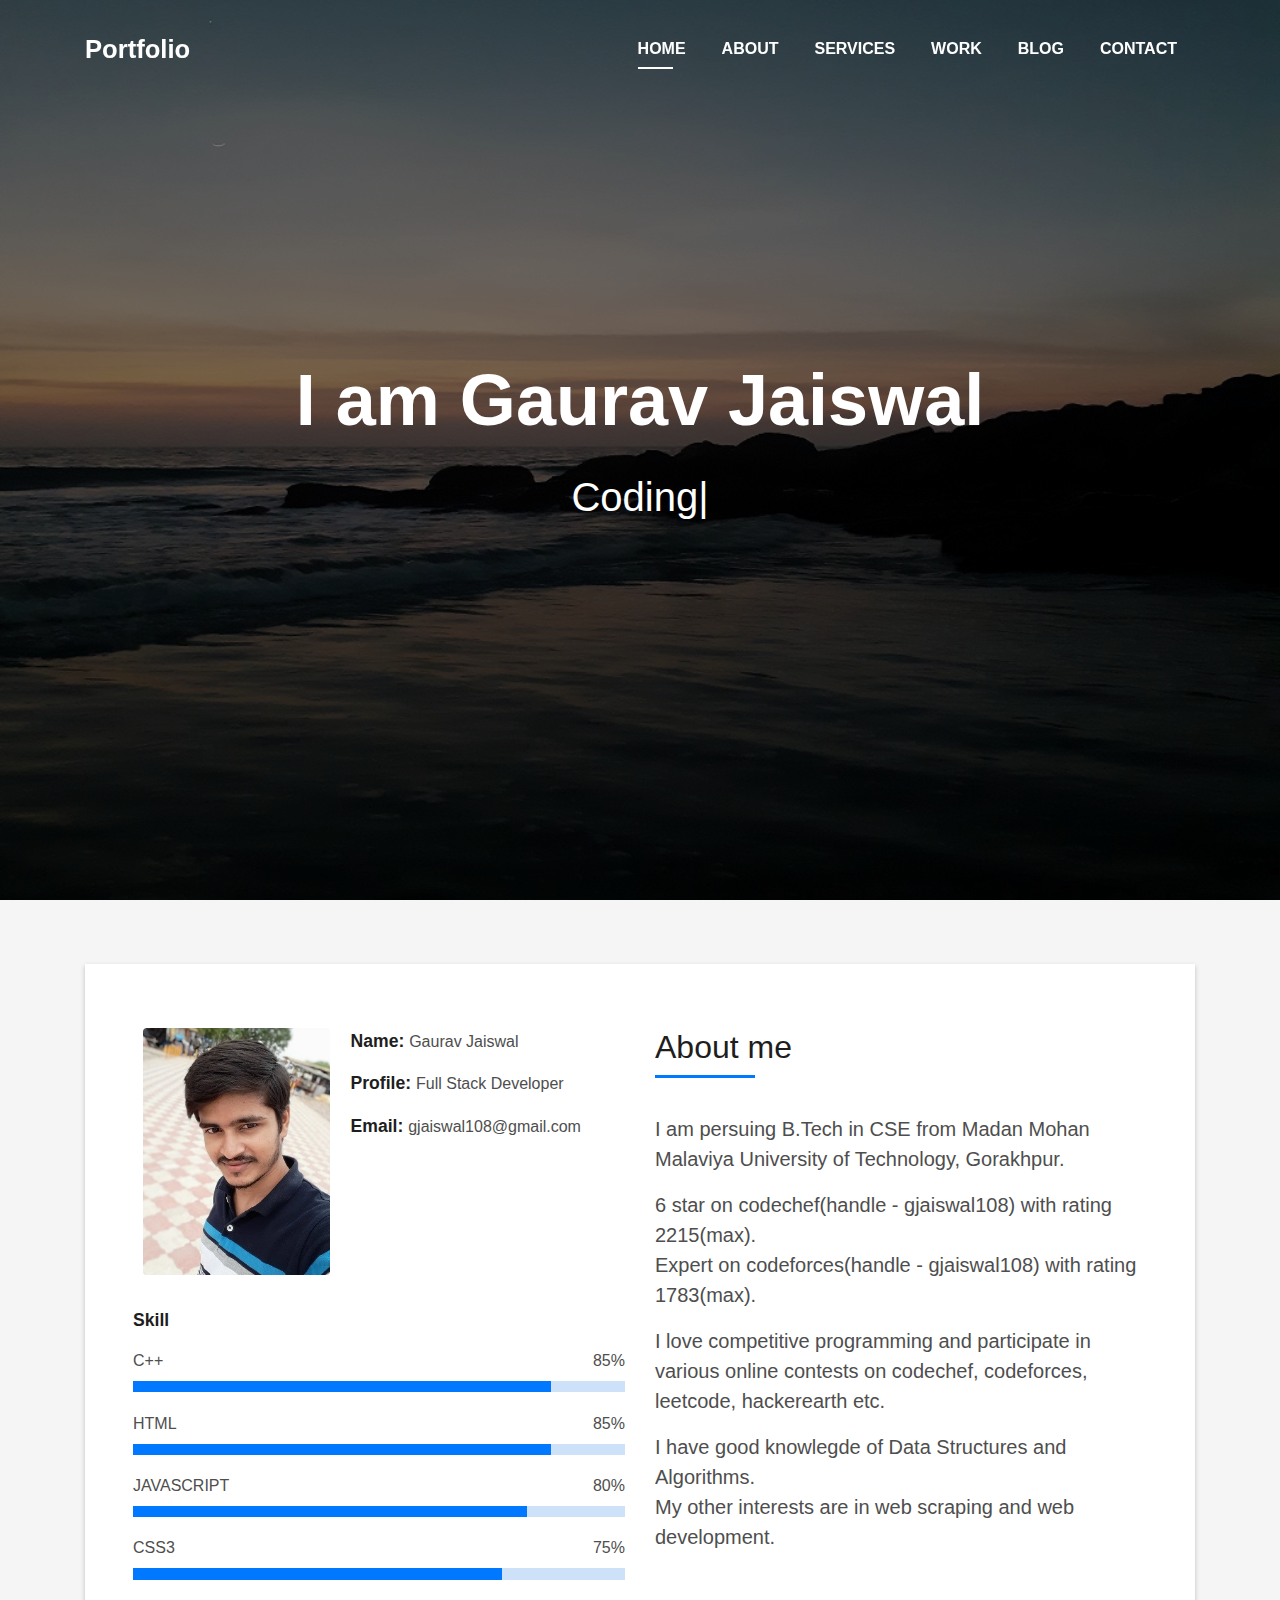
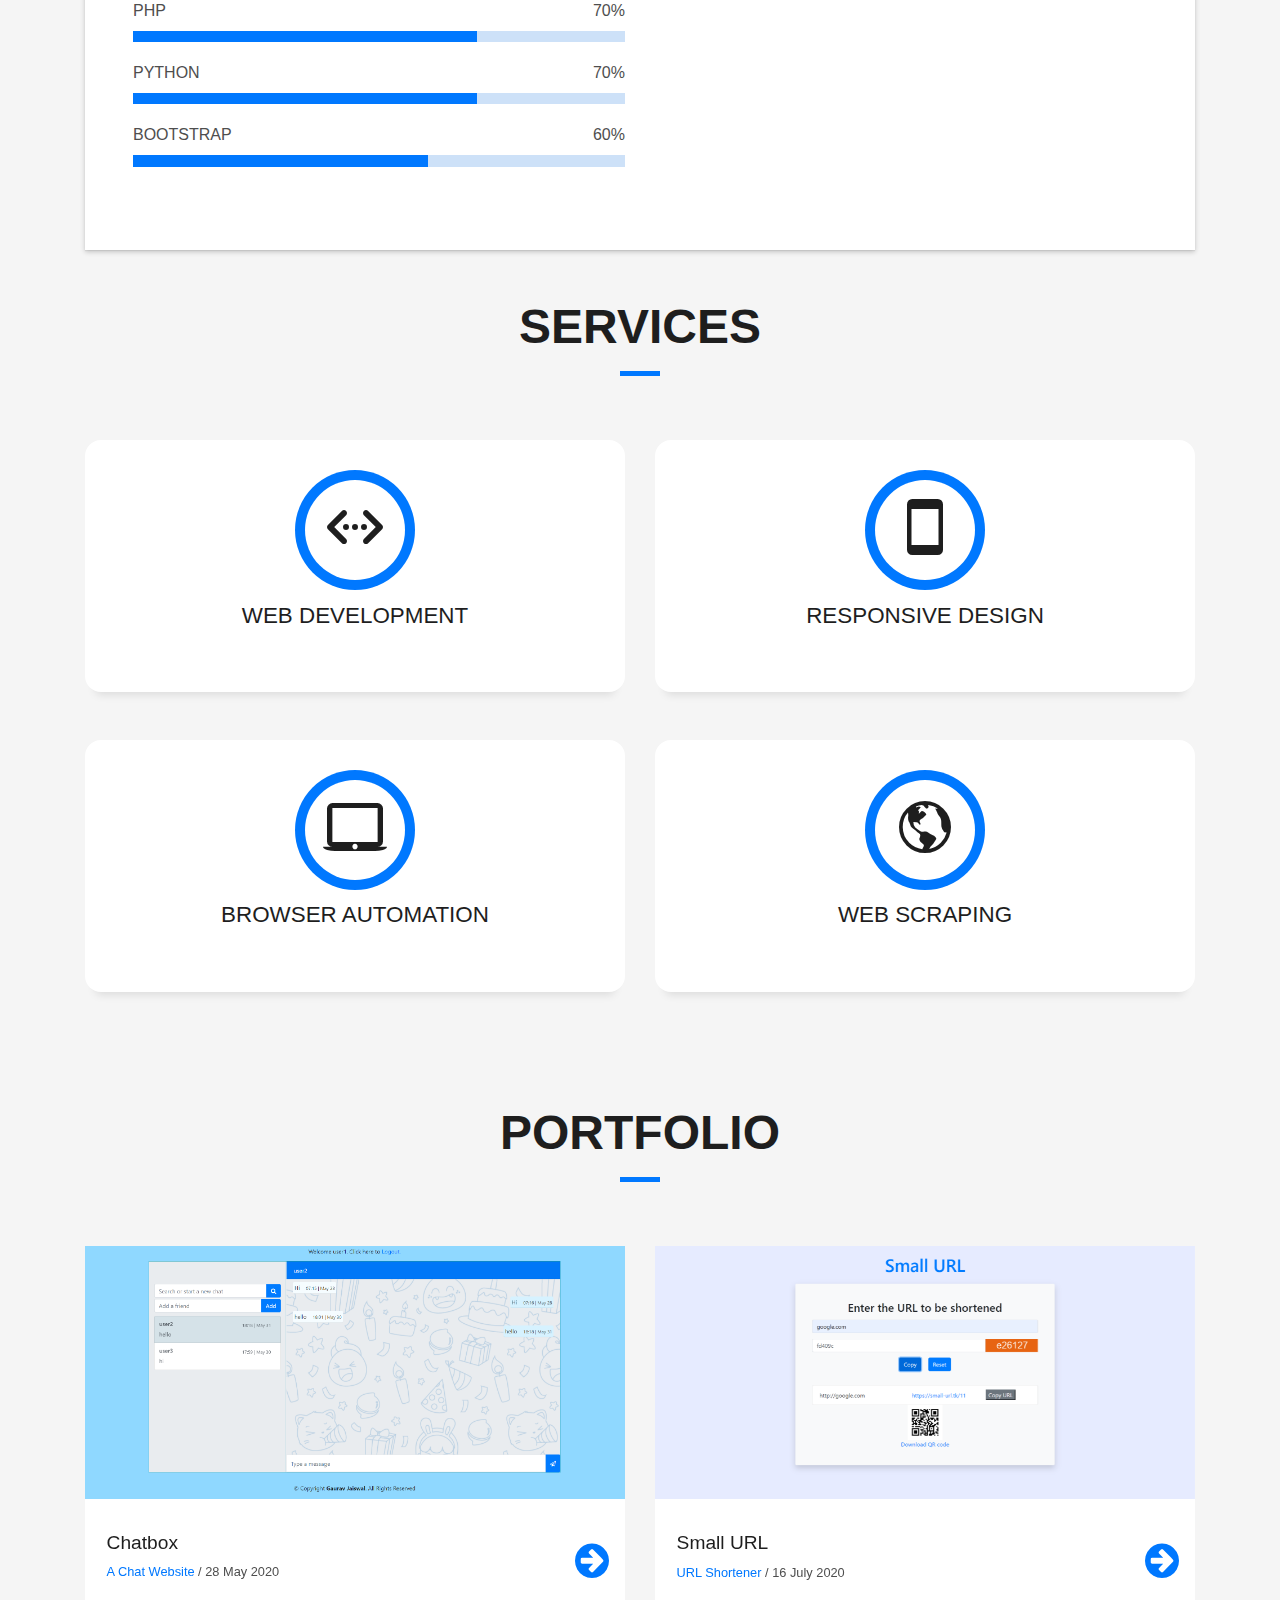
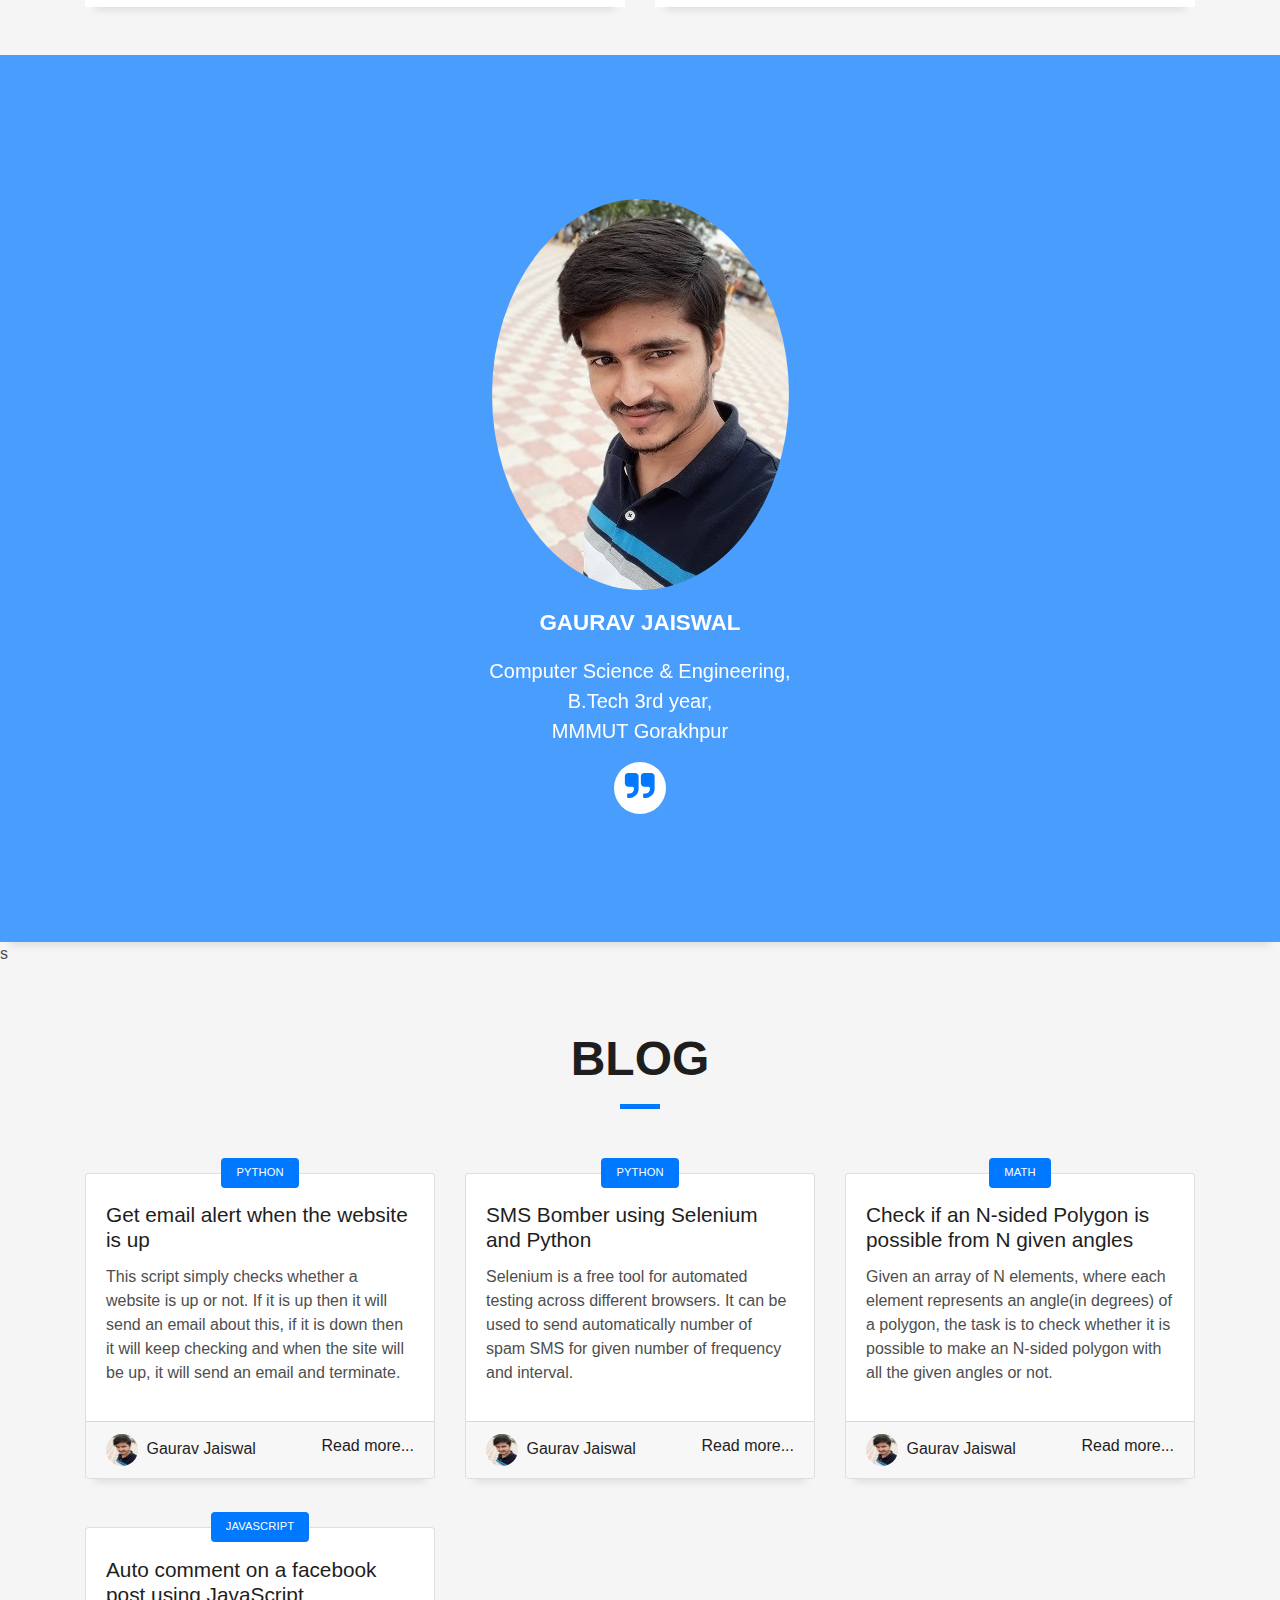
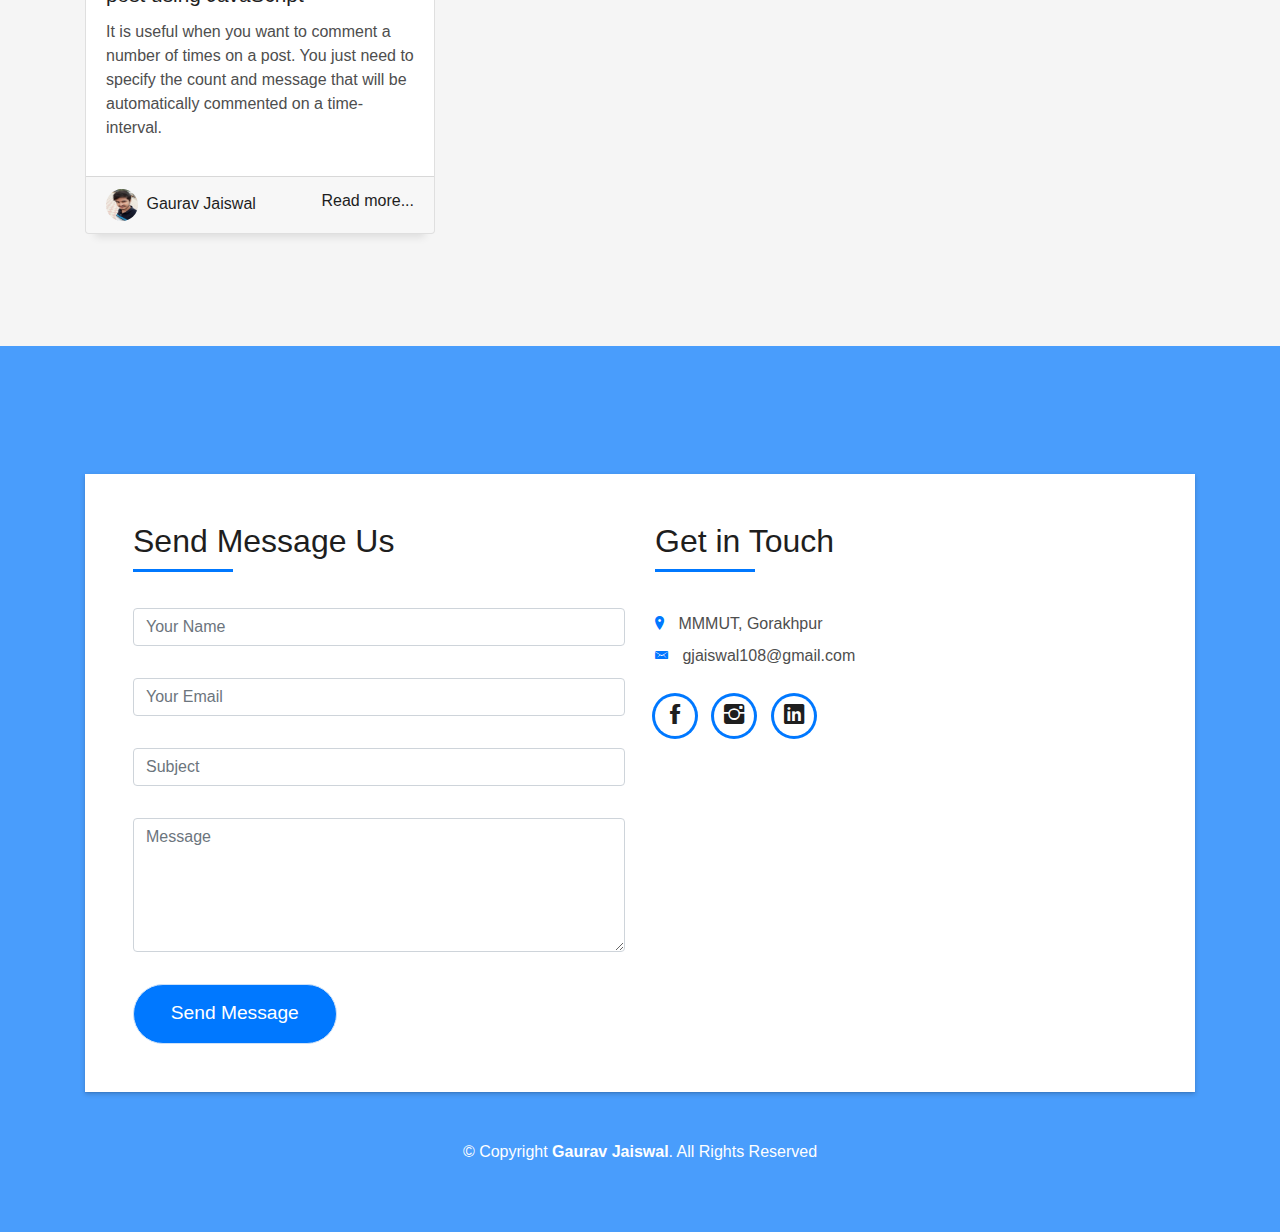
==== commit 5f2ffaae: "update" ====
--- a/index.html
+++ b/index.html
@@ -52,7 +52,7 @@
       <div class="navbar-collapse collapse justify-content-end" id="navbarDefault">
         <ul class="navbar-nav">
           <li class="nav-item">
-            <a class="nav-link js-scroll active" href="#home">Home<img src="http://localhost/small-url/api/captcha_image.php"></a>
+            <a class="nav-link js-scroll active" href="#home">Home</a>
           </li>
           <li class="nav-item">
             <a class="nav-link js-scroll" href="#about">About</a>
@@ -144,7 +144,7 @@
                     <div class="progress-bar" role="progressbar" style="width: 70%" aria-valuenow="70" aria-valuemin="0"
                       aria-valuemax="100"></div>
                   </div>
-                  <span>BOOTSTRAP</span> <span class="pull-right">70%</span>
+                  <span>BOOTSTRAP</span> <span class="pull-right">60%</span>
                   <div class="progress">
                     <div class="progress-bar" role="progressbar" style="width: 60%" aria-valuenow="60" aria-valuemin="0"
                       aria-valuemax="100"></div>
@@ -369,9 +369,6 @@
       <div class="row">
         <div class="col-md-4">
           <div class="card card-blog">
-            <div class="card-img">
-              <a href="https://www.geeksforgeeks.org/python-get-email-alert-when-the-website-is-up/" target="_blank"><img src="img/post-1.jpg" alt="" class="img-fluid"></a>
-            </div>
             <div class="card-body">
               <div class="card-category-box">
                 <div class="card-category">
@@ -399,9 +396,6 @@
         </div>
         <div class="col-md-4">
           <div class="card card-blog">
-            <div class="card-img">
-              <a href="https://www.geeksforgeeks.org/python-sms-bomber-using-selenium/" target="_blank"><img src="img/post-2.jpg" alt="" class="img-fluid"></a>
-            </div>
             <div class="card-body">
               <div class="card-category-box">
                 <div class="card-category">
@@ -429,9 +423,6 @@
         </div>
         <div class="col-md-4">
           <div class="card card-blog">
-            <div class="card-img">
-              <a href="https://www.geeksforgeeks.org/check-if-an-n-sided-polygon-is-possible-from-n-given-angles/" target="_blank"><img src="img/post-3.jpg" alt="" class="img-fluid"></a>
-            </div>
             <div class="card-body">
               <div class="card-category-box">
                 <div class="card-category">
@@ -452,6 +443,32 @@
               </div>
               <div class="post-date">
                 <a href="https://www.geeksforgeeks.org/check-if-an-n-sided-polygon-is-possible-from-n-given-angles/" target="_blank">Read more...</a>
+              </div>
+            </div>
+          </div>
+        </div>
+        <div class="col-md-4">
+          <div class="card card-blog">
+            <div class="card-body">
+              <div class="card-category-box">
+                <div class="card-category">
+                  <h6 class="category">JavaScript</h6>
+                </div>
+              </div>
+              <h3 class="card-title"><a href="https://www.geeksforgeeks.org/auto-comment-on-a-facebook-post-using-javascript/" target="_blank">Auto comment on a facebook post using JavaScript</a></h3>
+              <p class="card-description">
+                It is useful when you want to comment a number of times on a post. You just need to specify the count and message that will be automatically commented on a time-interval.
+              </p>
+            </div>
+            <div class="card-footer">
+              <div class="post-author">
+                <a href="#">
+                  <img src="img/Gaurav Jaiswal.jpg" alt="" class="avatar rounded-circle">
+                  <span class="author">Gaurav Jaiswal</span>
+                </a>
+              </div>
+              <div class="post-date">
+                <a href="https://www.geeksforgeeks.org/auto-comment-on-a-facebook-post-using-javascript/" target="_blank">Read more...</a>
               </div>
             </div>
           </div>
--- a/css/style.css
+++ b/css/style.css
@@ -1,14 +1,3 @@
-/*
-  Theme Name: DevFolio
-  Theme URL: https://bootstrapmade.com/devfolio-bootstrap-portfolio-html-template/
-  Author: BootstrapMade.com
-  License: https://bootstrapmade.com/license/
-*/
-
-/*======================================
-//--//-->   STYLES GENERALES
-======================================*/
-
 body {
   background-color: #f5f5f5;
   color: #4e4e4e;
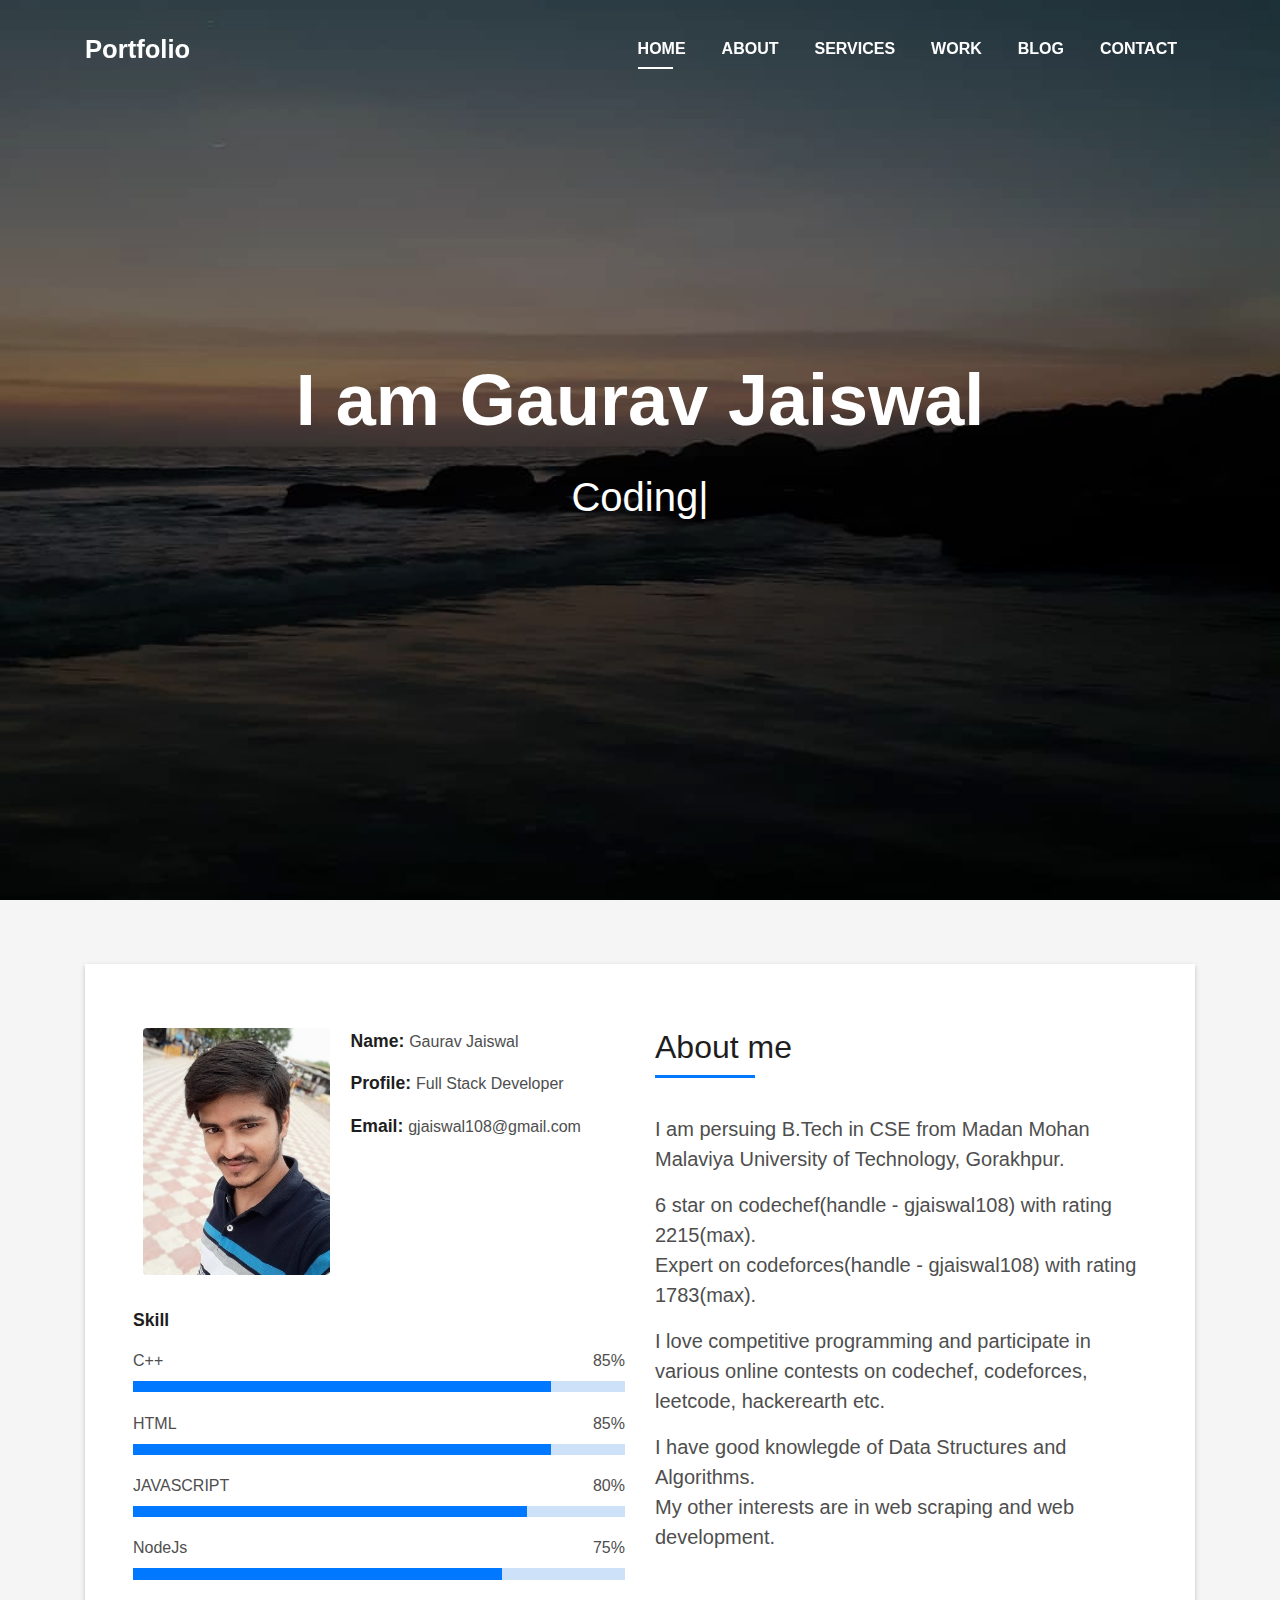
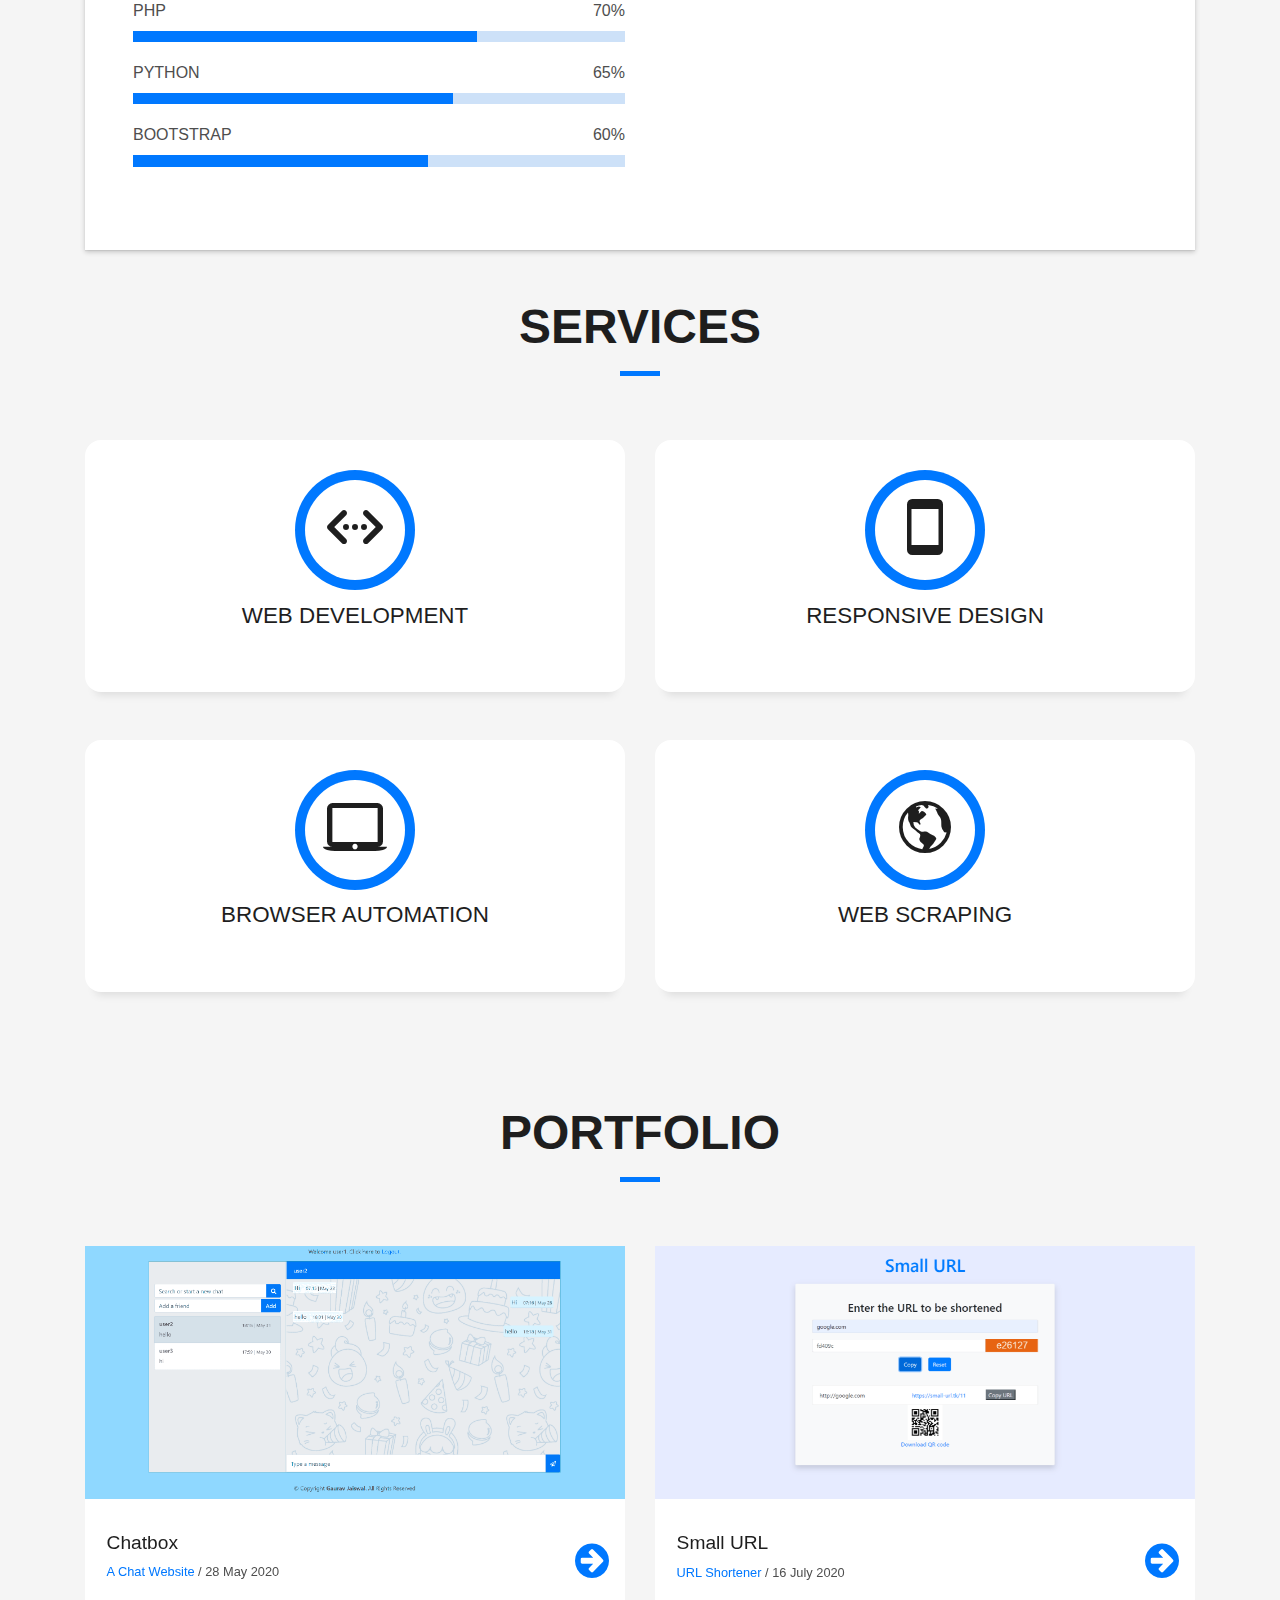
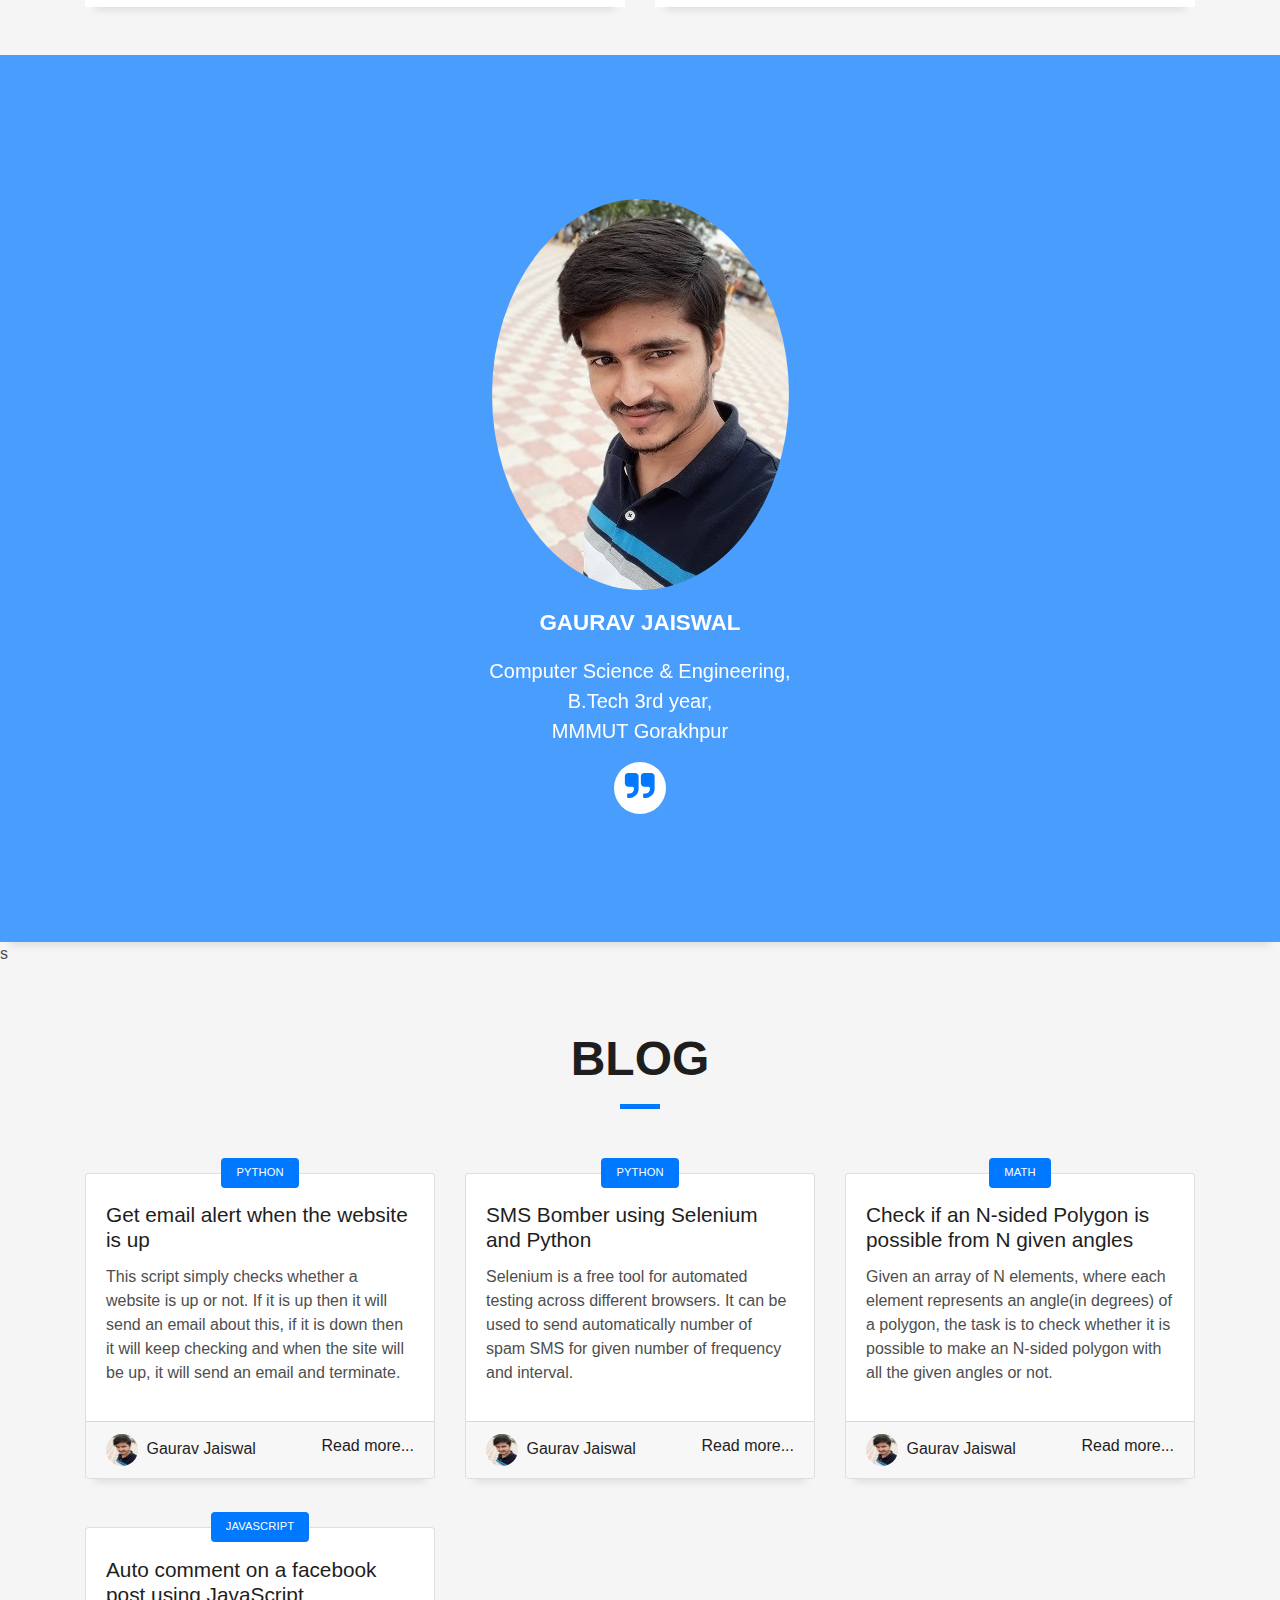
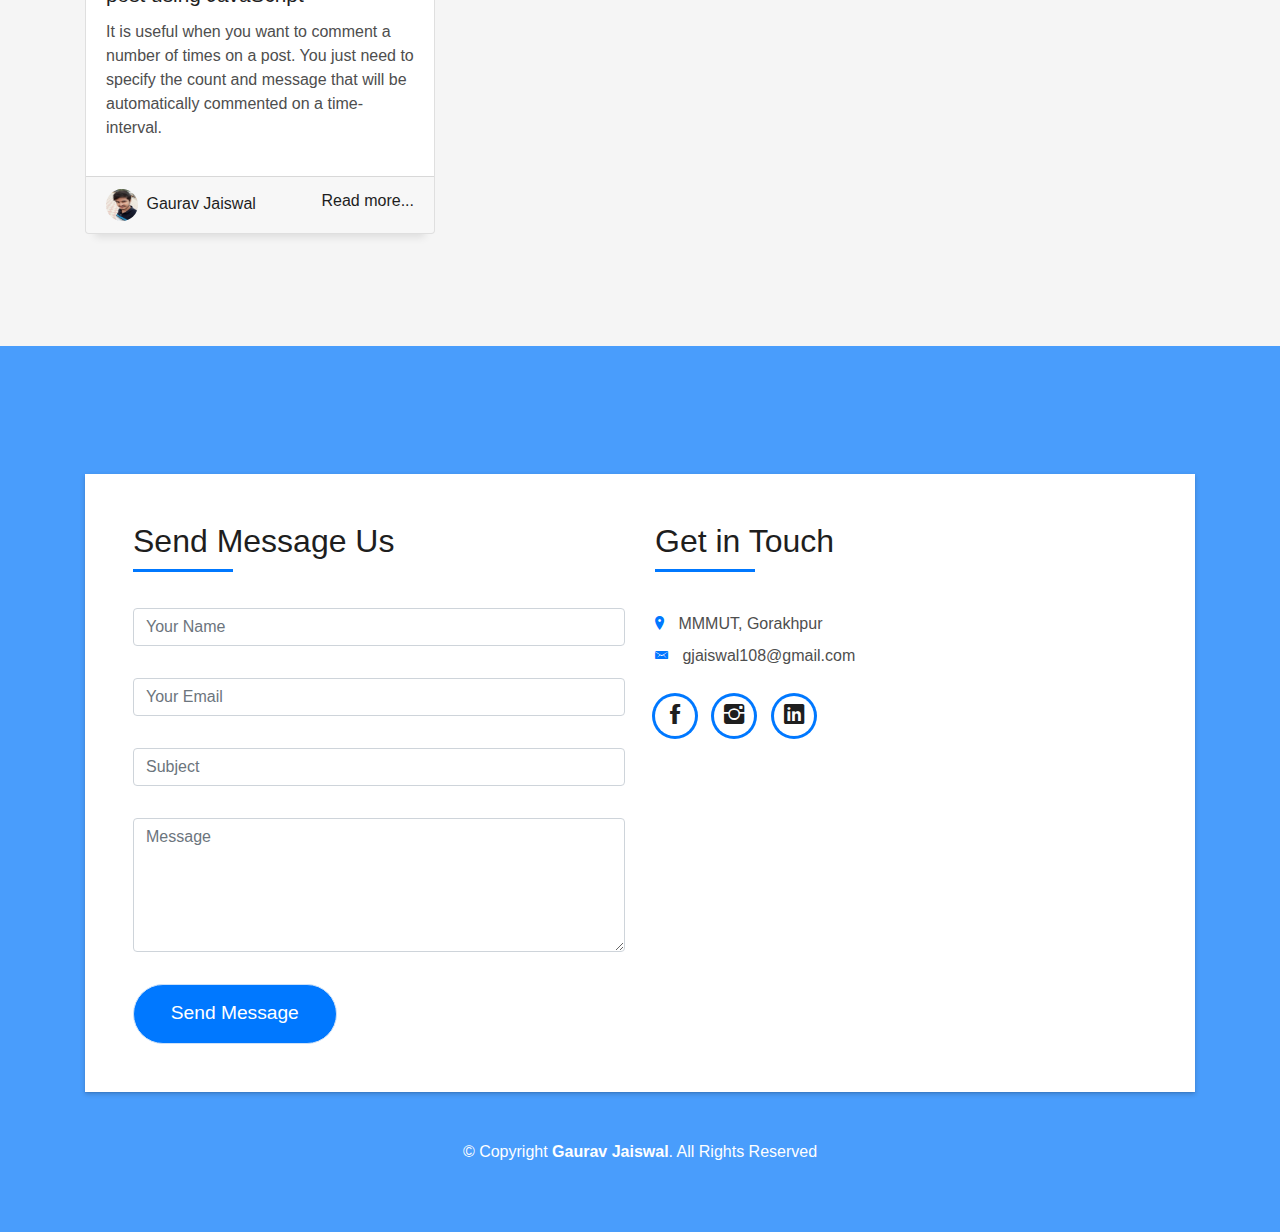
==== commit 84cd474c: "added nodejs skill" ====
--- a/index.html
+++ b/index.html
@@ -129,7 +129,7 @@
                     <div class="progress-bar" role="progressbar" style="width: 80%" aria-valuenow="80" aria-valuemin="0"
                       aria-valuemax="100"></div>
                   </div>
-                  <span>CSS3</span> <span class="pull-right">75%</span>
+                  <span>NodeJs</span> <span class="pull-right">75%</span>
                   <div class="progress">
                     <div class="progress-bar" role="progressbar" style="width: 75%" aria-valuenow="75" aria-valuemin="0"
                       aria-valuemax="100"></div>
@@ -139,9 +139,9 @@
                     <div class="progress-bar" role="progressbar" style="width: 70%" aria-valuenow="70" aria-valuemin="0"
                       aria-valuemax="100"></div>
                   </div>
-                  <span>PYTHON</span> <span class="pull-right">70%</span>
-                  <div class="progress">
-                    <div class="progress-bar" role="progressbar" style="width: 70%" aria-valuenow="70" aria-valuemin="0"
+                  <span>PYTHON</span> <span class="pull-right">65%</span>
+                  <div class="progress">
+                    <div class="progress-bar" role="progressbar" style="width: 65%" aria-valuenow="70" aria-valuemin="0"
                       aria-valuemax="100"></div>
                   </div>
                   <span>BOOTSTRAP</span> <span class="pull-right">60%</span>
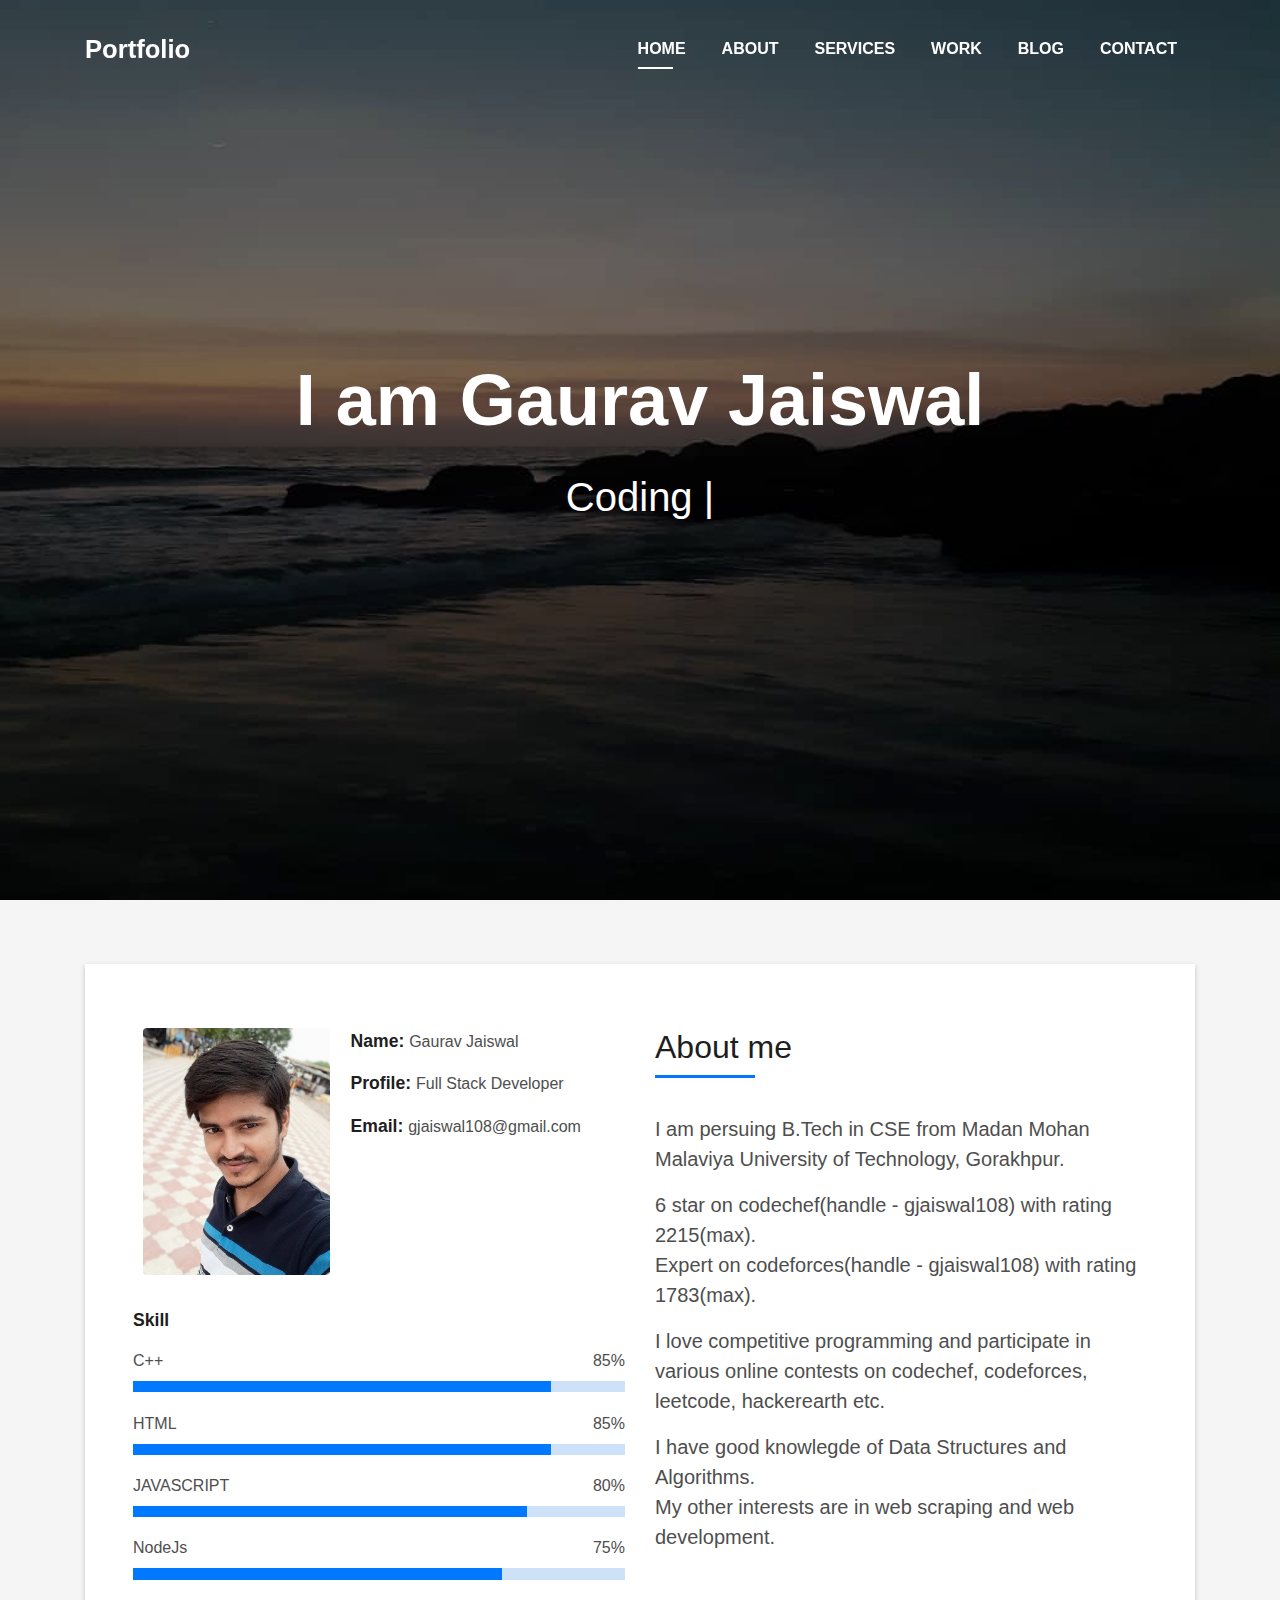
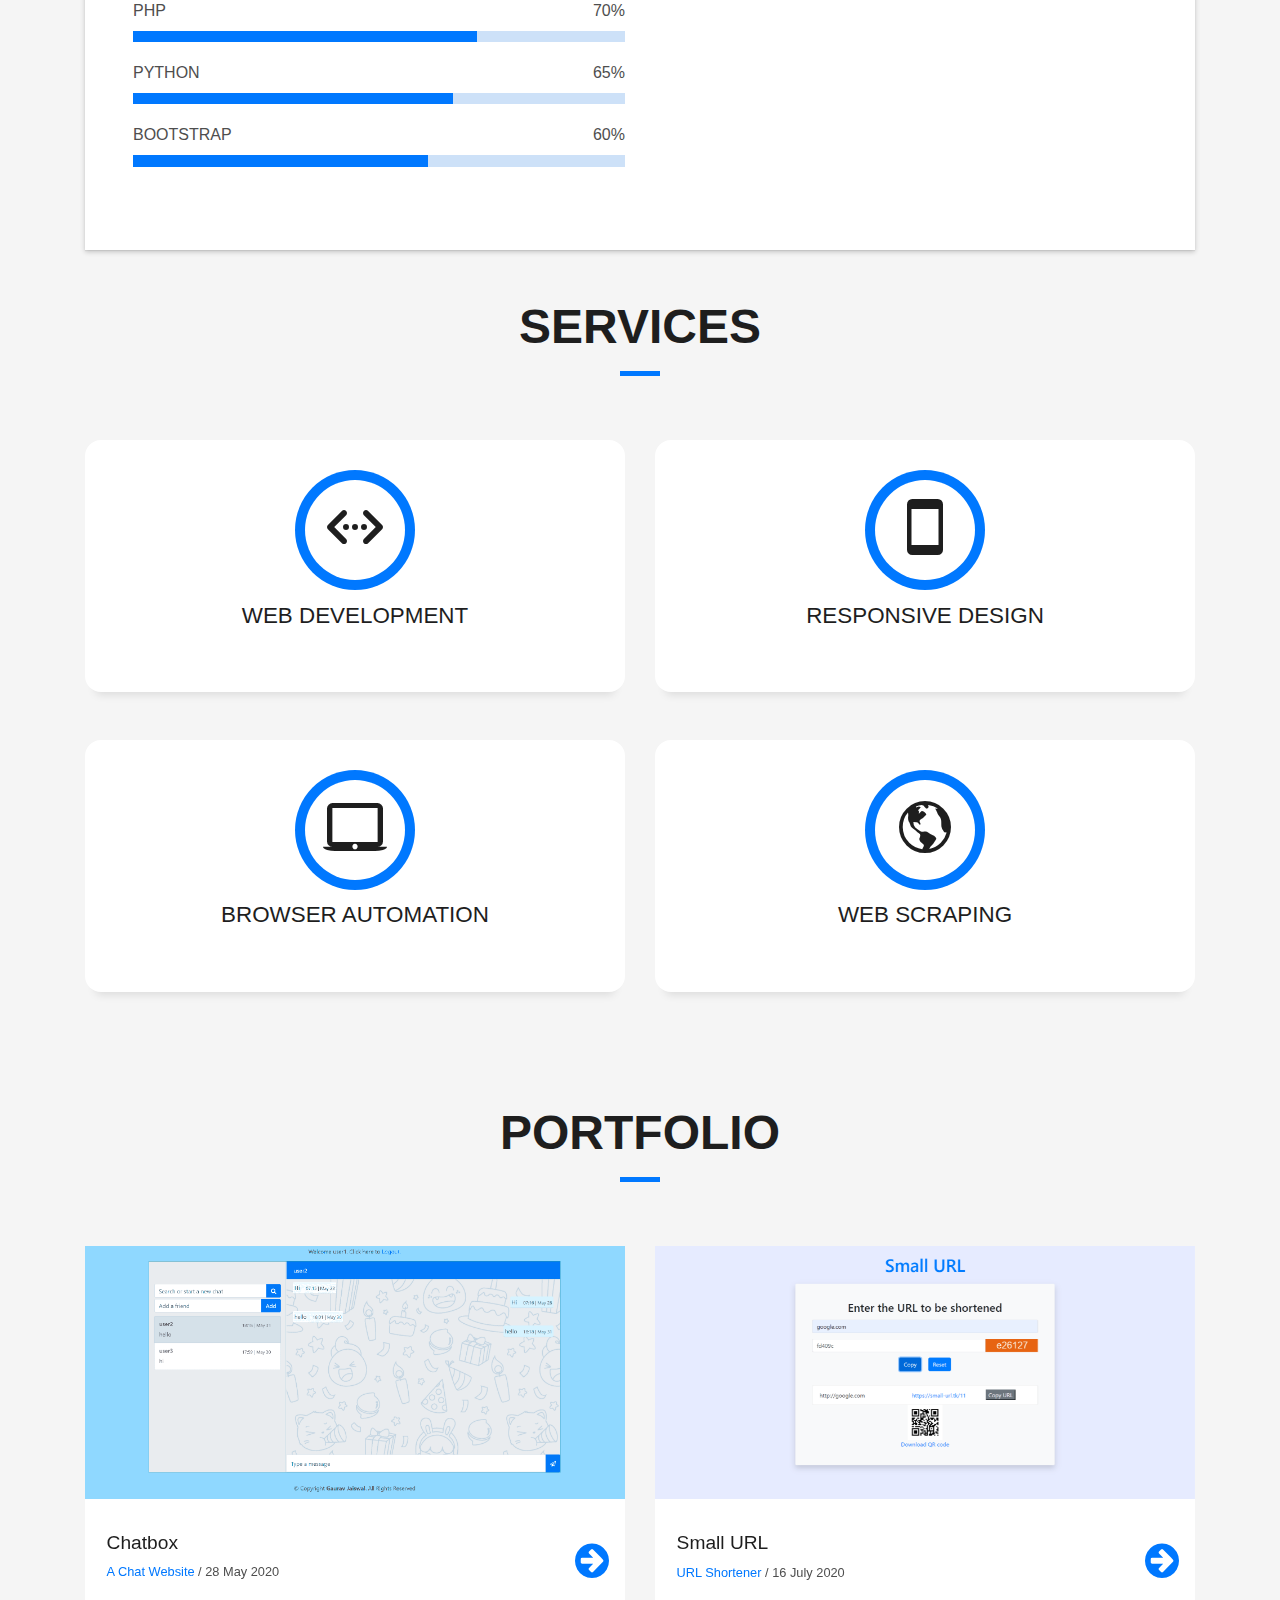
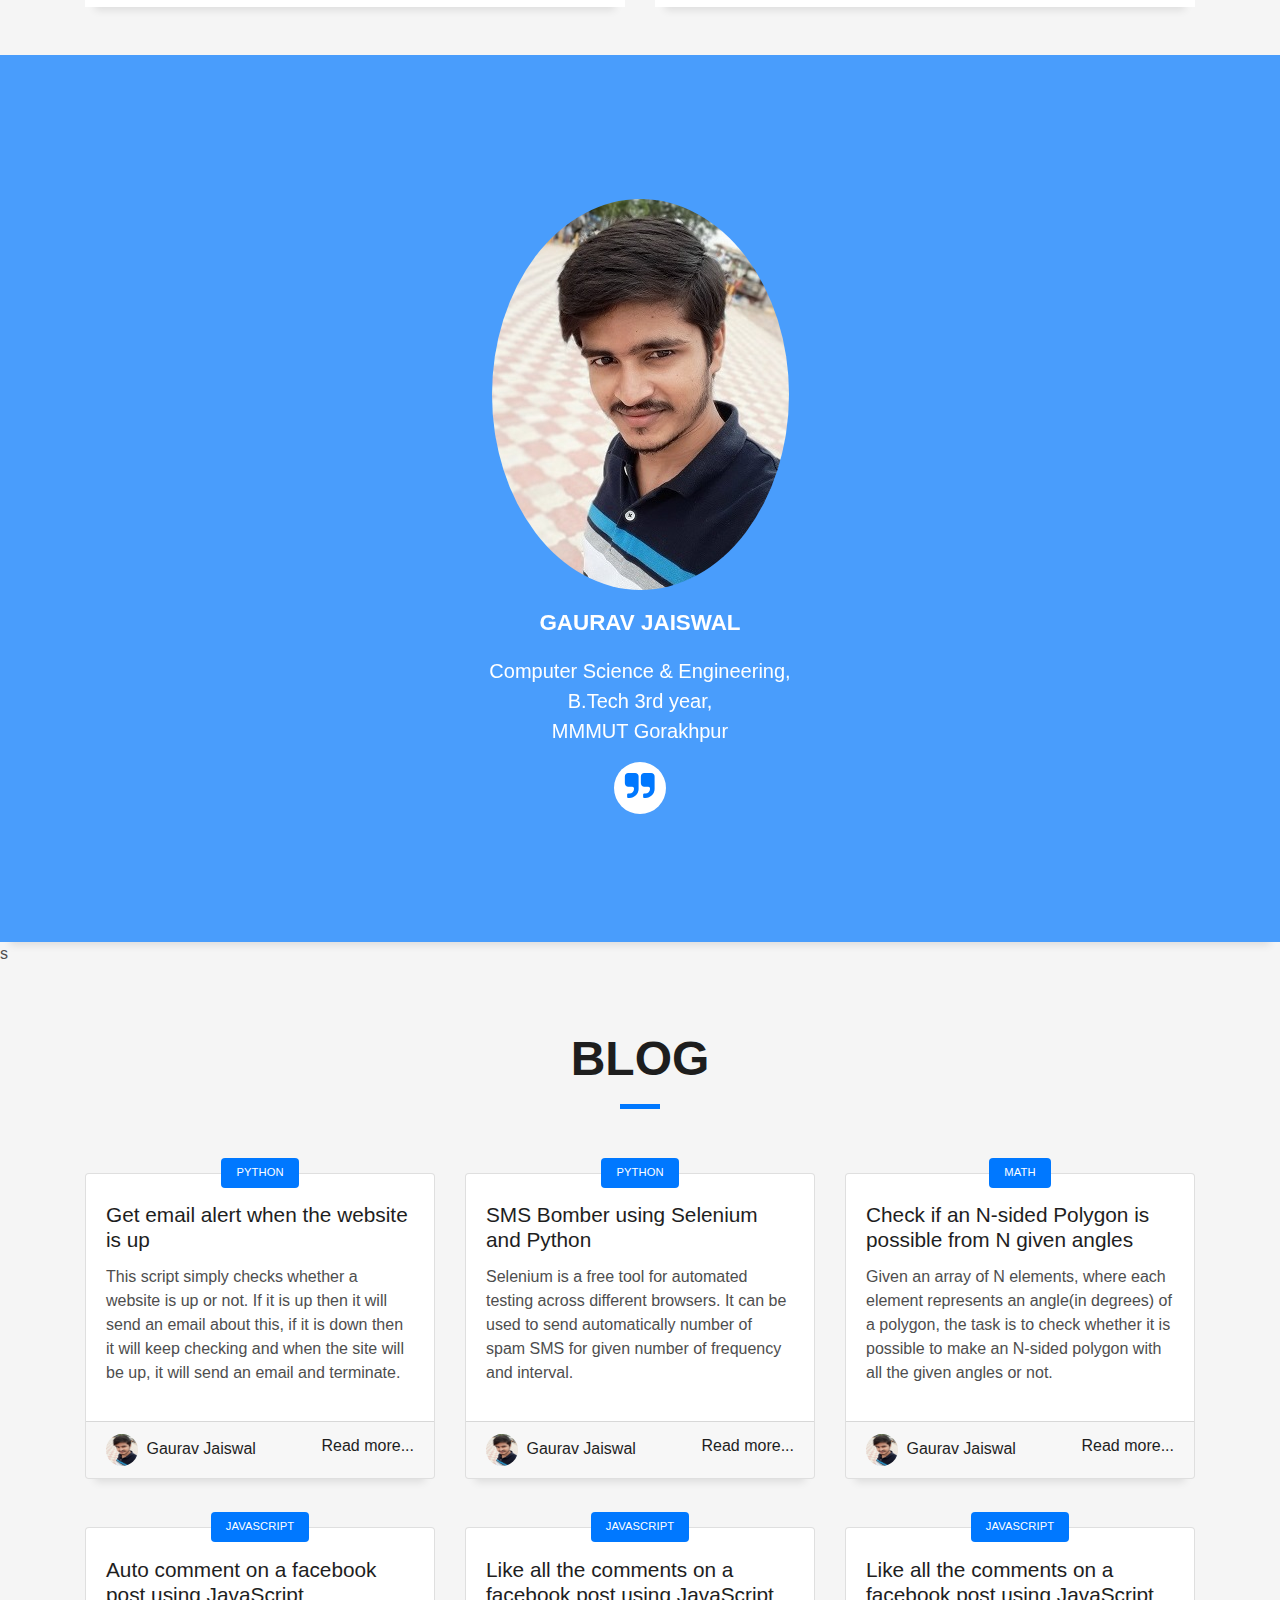
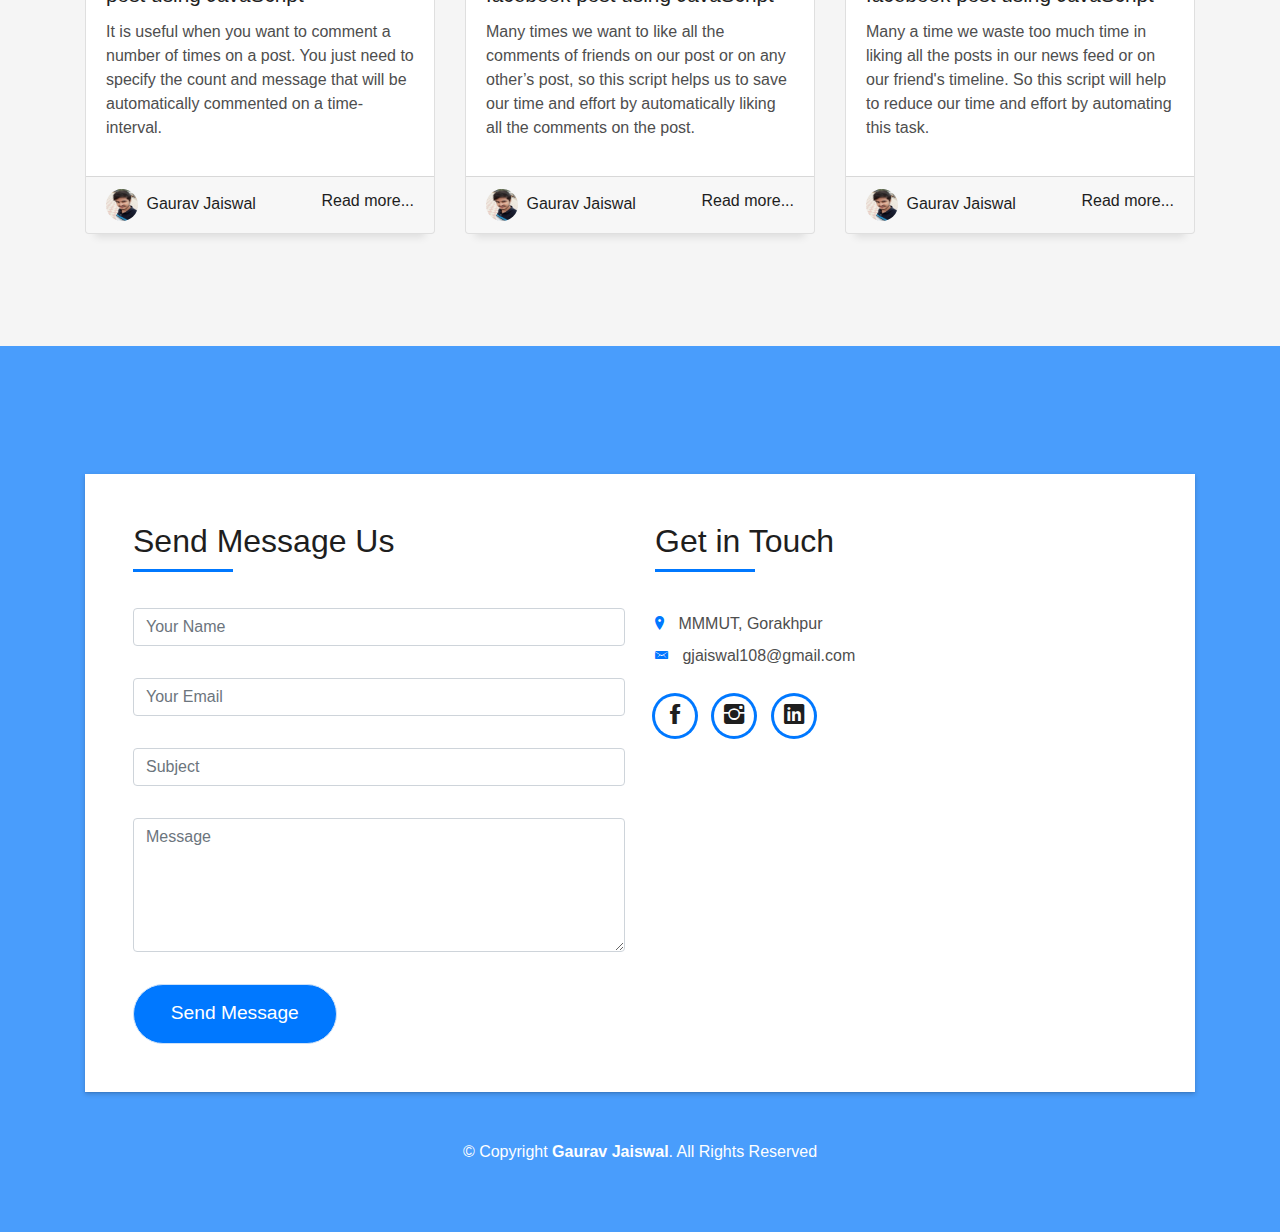
==== commit f849290b: "added new blogs" ====
--- a/index.html
+++ b/index.html
@@ -326,7 +326,7 @@
   <!--/ Section Portfolio End /-->
 
   <!--/ Section Testimonials Start /-->
-  <div class="testimonials paralax-mf bg-image" style="background-image: url(img/ov.jpg)">
+  <div id="testimonial" class="testimonials paralax-mf bg-image" style="background-image: url(img/ov.jpg)">
     <div class="overlay-mf"></div>
     <div class="container">
       <div class="row">
@@ -367,6 +367,7 @@
         </div>
       </div>
       <div class="row">
+
         <div class="col-md-4">
           <div class="card card-blog">
             <div class="card-body">
@@ -383,7 +384,7 @@
             </div>
             <div class="card-footer">
               <div class="post-author">
-                <a href="#">
+                <a href="#testimonial">
                   <img src="img/Gaurav Jaiswal.jpg" alt="" class="avatar rounded-circle">
                   <span class="author">Gaurav Jaiswal</span>
                 </a>
@@ -394,6 +395,7 @@
             </div>
           </div>
         </div>
+
         <div class="col-md-4">
           <div class="card card-blog">
             <div class="card-body">
@@ -410,7 +412,7 @@
             </div>
             <div class="card-footer">
               <div class="post-author">
-                <a href="#">
+                <a href="#testimonial">
                   <img src="img/Gaurav Jaiswal.jpg" alt="" class="avatar rounded-circle">
                   <span class="author">Gaurav Jaiswal</span>
                 </a>
@@ -421,6 +423,7 @@
             </div>
           </div>
         </div>
+
         <div class="col-md-4">
           <div class="card card-blog">
             <div class="card-body">
@@ -436,7 +439,7 @@
             </div>
             <div class="card-footer">
               <div class="post-author">
-                <a href="#">
+                <a href="#testimonial">
                   <img src="img/Gaurav Jaiswal.jpg" alt="" class="avatar rounded-circle">
                   <span class="author">Gaurav Jaiswal</span>
                 </a>
@@ -447,6 +450,7 @@
             </div>
           </div>
         </div>
+
         <div class="col-md-4">
           <div class="card card-blog">
             <div class="card-body">
@@ -462,7 +466,7 @@
             </div>
             <div class="card-footer">
               <div class="post-author">
-                <a href="#">
+                <a href="#testimonial">
                   <img src="img/Gaurav Jaiswal.jpg" alt="" class="avatar rounded-circle">
                   <span class="author">Gaurav Jaiswal</span>
                 </a>
@@ -473,6 +477,62 @@
             </div>
           </div>
         </div>
+
+        <div class="col-md-4">
+          <div class="card card-blog">
+            <div class="card-body">
+              <div class="card-category-box">
+                <div class="card-category">
+                  <h6 class="category">JavaScript</h6>
+                </div>
+              </div>
+              <h3 class="card-title"><a href="https://www.geeksforgeeks.org/how-to-auto-like-all-the-comments-on-a-facebook-post-using-javascript/" target="_blank">Like all the comments on a facebook post using JavaScript</a></h3>
+              <p class="card-description">
+                Many times we want to like all the comments of friends on our post or on any other’s post,
+                so this script helps us to save our time and effort by automatically liking all the comments on the post.
+              </p>
+            </div>
+            <div class="card-footer">
+              <div class="post-author">
+                <a href="#testimonial">
+                  <img src="img/Gaurav Jaiswal.jpg" alt="" class="avatar rounded-circle">
+                  <span class="author">Gaurav Jaiswal</span>
+                </a>
+              </div>
+              <div class="post-date">
+                <a href="https://www.geeksforgeeks.org/how-to-auto-like-all-the-comments-on-a-facebook-post-using-javascript/" target="_blank">Read more...</a>
+              </div>
+            </div>
+          </div>
+        </div>
+
+        <div class="col-md-4">
+          <div class="card card-blog">
+            <div class="card-body">
+              <div class="card-category-box">
+                <div class="card-category">
+                  <h6 class="category">JavaScript</h6>
+                </div>
+              </div>
+              <h3 class="card-title"><a href="https://www.geeksforgeeks.org/how-to-like-multiple-posts-on-facebook-news-feed-automatically-using-javascript/" target="_blank">Like all the comments on a facebook post using JavaScript</a></h3>
+              <p class="card-description">
+                Many a time we waste too much time in liking all the posts in our news feed or on our friend's timeline. So this script will help to reduce our time and effort by automating this task.
+              </p>
+            </div>
+            <div class="card-footer">
+              <div class="post-author">
+                <a href="#testimonial">
+                  <img src="img/Gaurav Jaiswal.jpg" alt="" class="avatar rounded-circle">
+                  <span class="author">Gaurav Jaiswal</span>
+                </a>
+              </div>
+              <div class="post-date">
+                <a href="https://www.geeksforgeeks.org/how-to-like-multiple-posts-on-facebook-news-feed-automatically-using-javascript/" target="_blank">Read more...</a>
+              </div>
+            </div>
+          </div>
+        </div>
+
       </div>
     </div>
   </section>
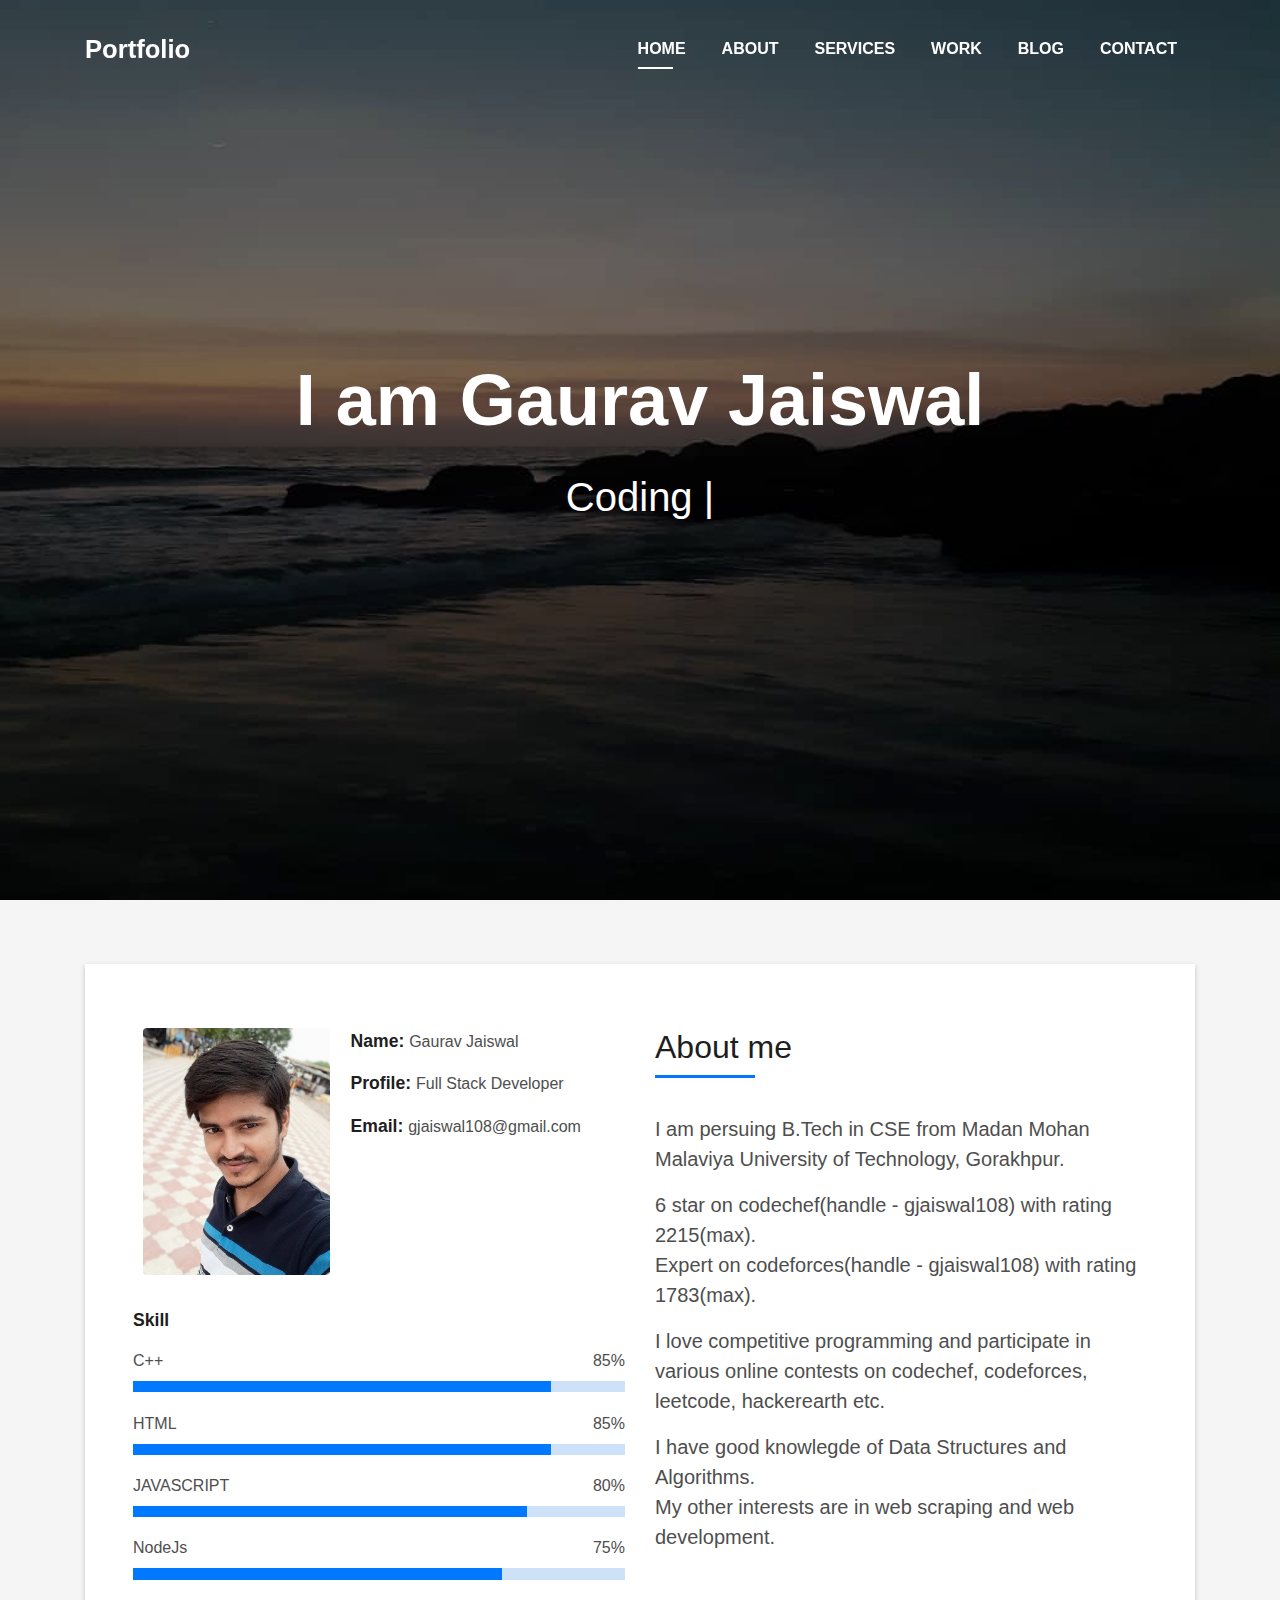
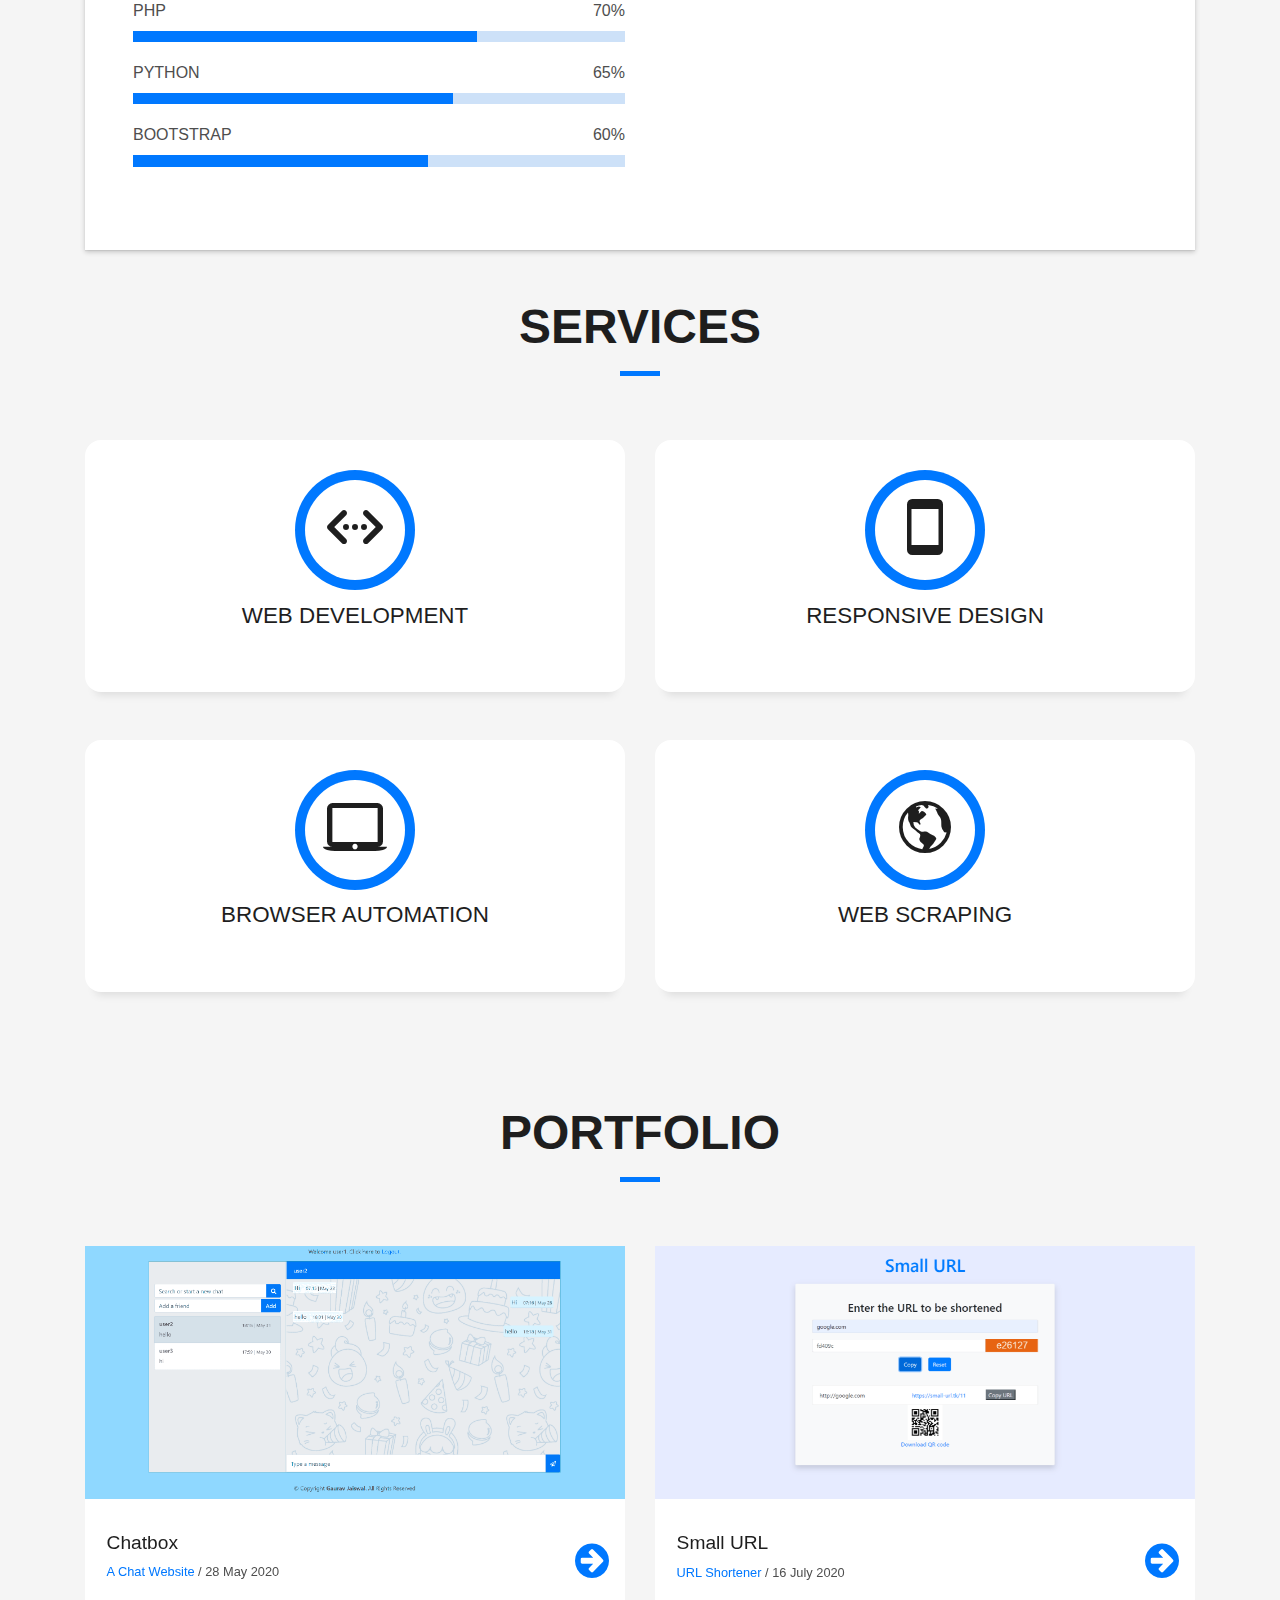
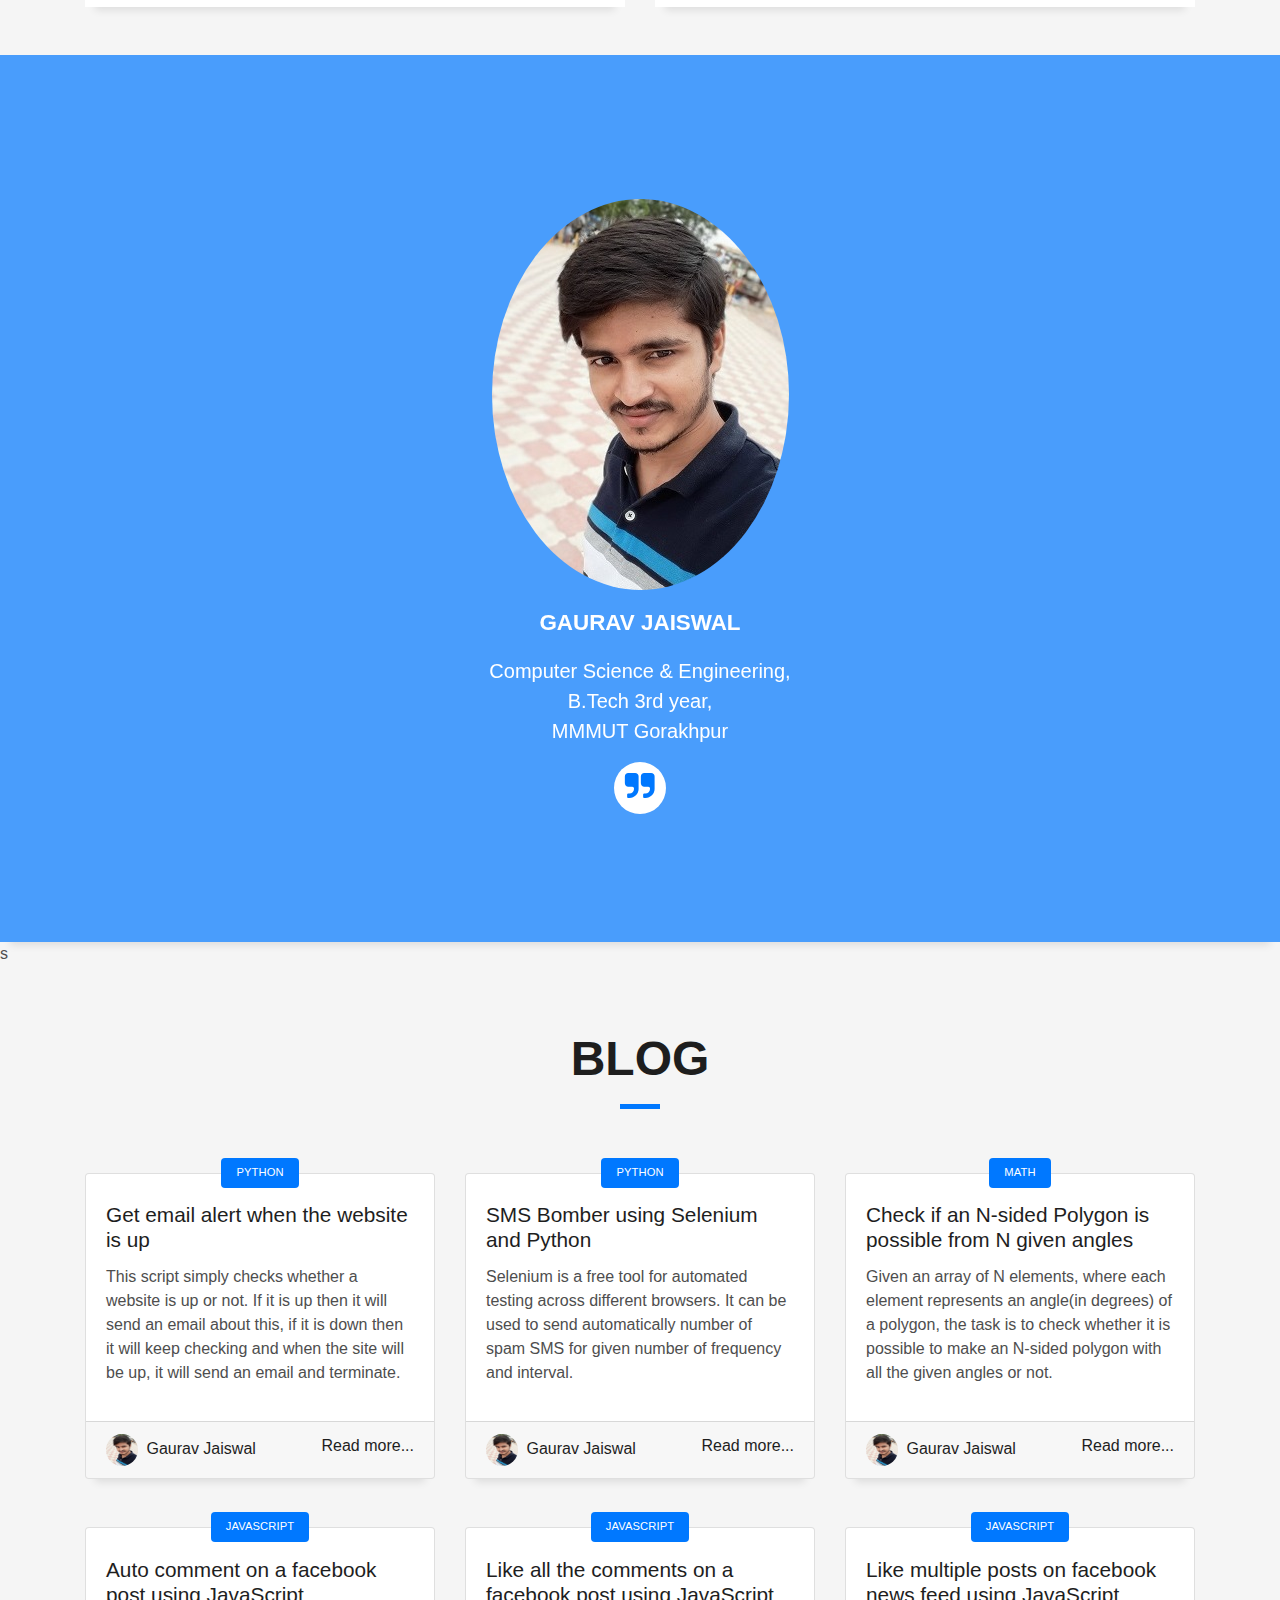
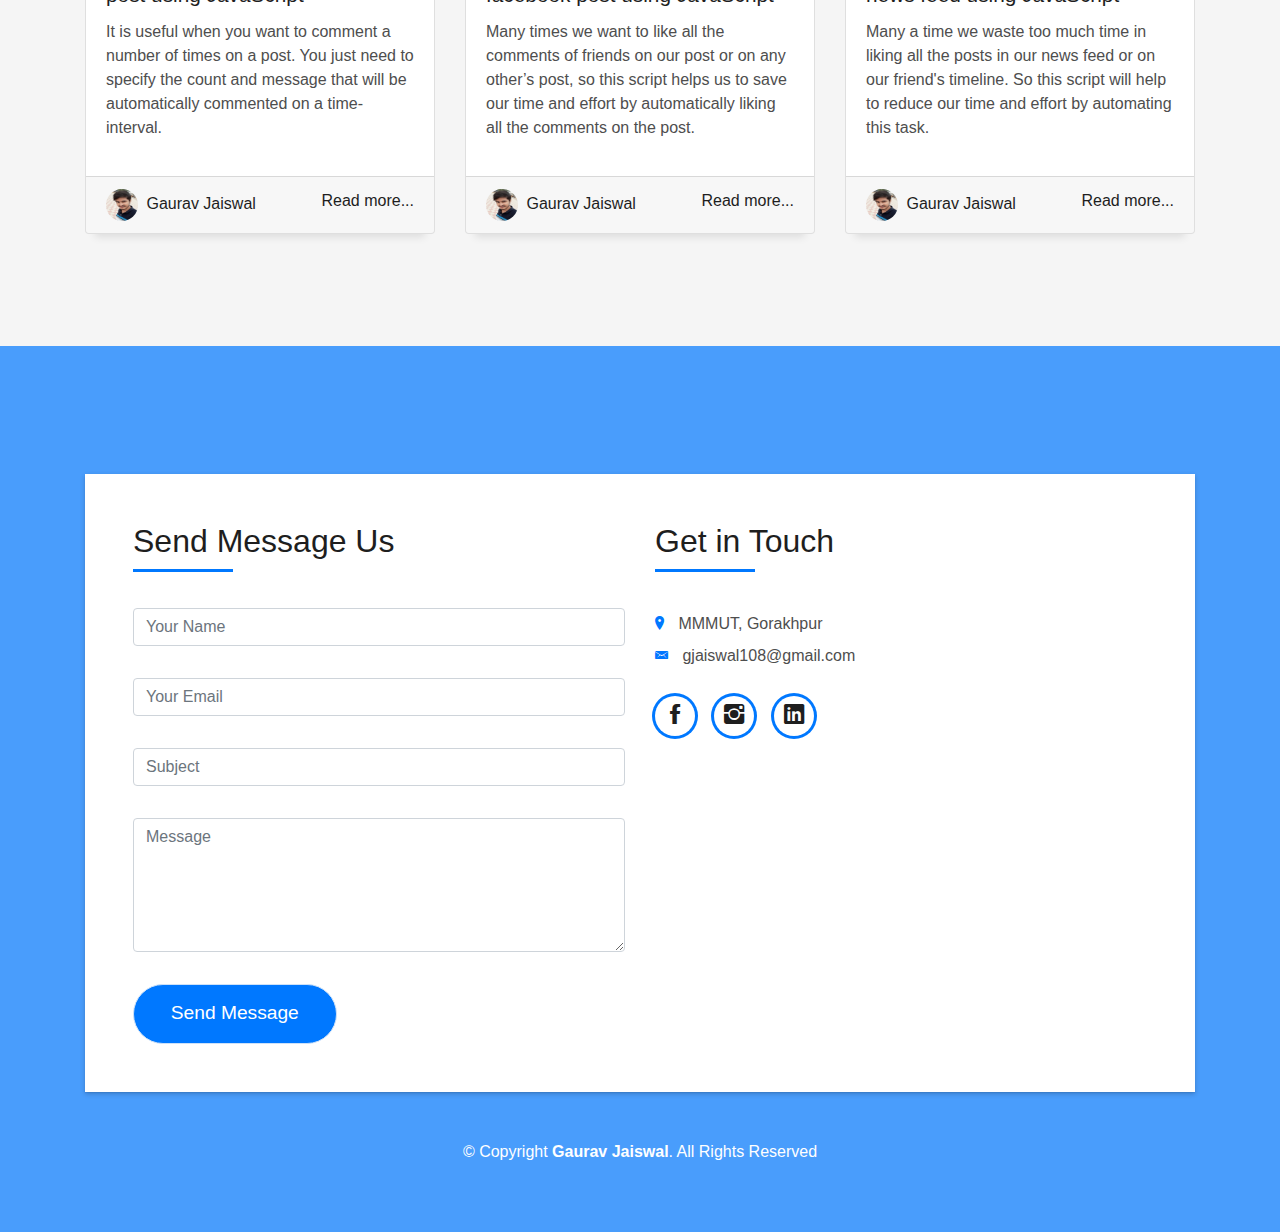
==== commit fdb3f6f8: "Update index.html" ====
--- a/index.html
+++ b/index.html
@@ -514,7 +514,7 @@
                   <h6 class="category">JavaScript</h6>
                 </div>
               </div>
-              <h3 class="card-title"><a href="https://www.geeksforgeeks.org/how-to-like-multiple-posts-on-facebook-news-feed-automatically-using-javascript/" target="_blank">Like all the comments on a facebook post using JavaScript</a></h3>
+              <h3 class="card-title"><a href="https://www.geeksforgeeks.org/how-to-like-multiple-posts-on-facebook-news-feed-automatically-using-javascript/" target="_blank">Like multiple posts on facebook news feed using JavaScript</a></h3>
               <p class="card-description">
                 Many a time we waste too much time in liking all the posts in our news feed or on our friend's timeline. So this script will help to reduce our time and effort by automating this task.
               </p>
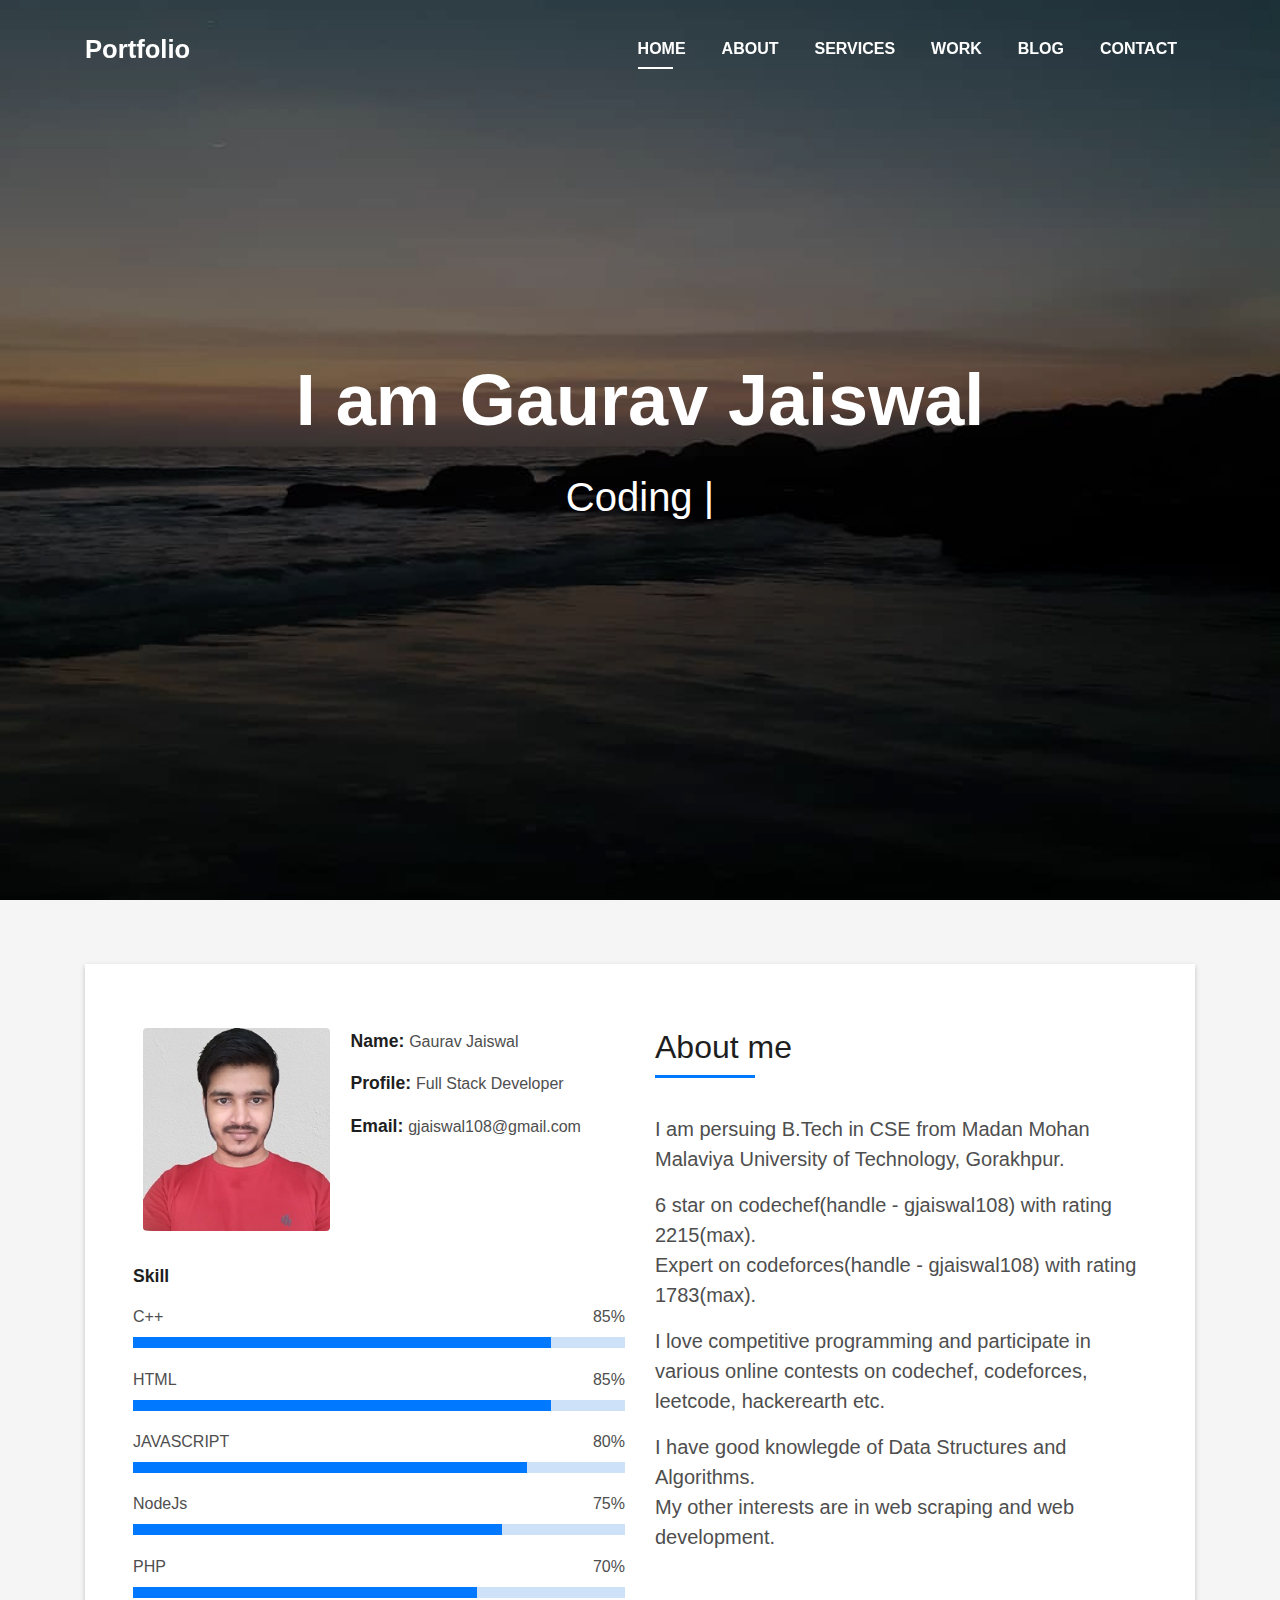
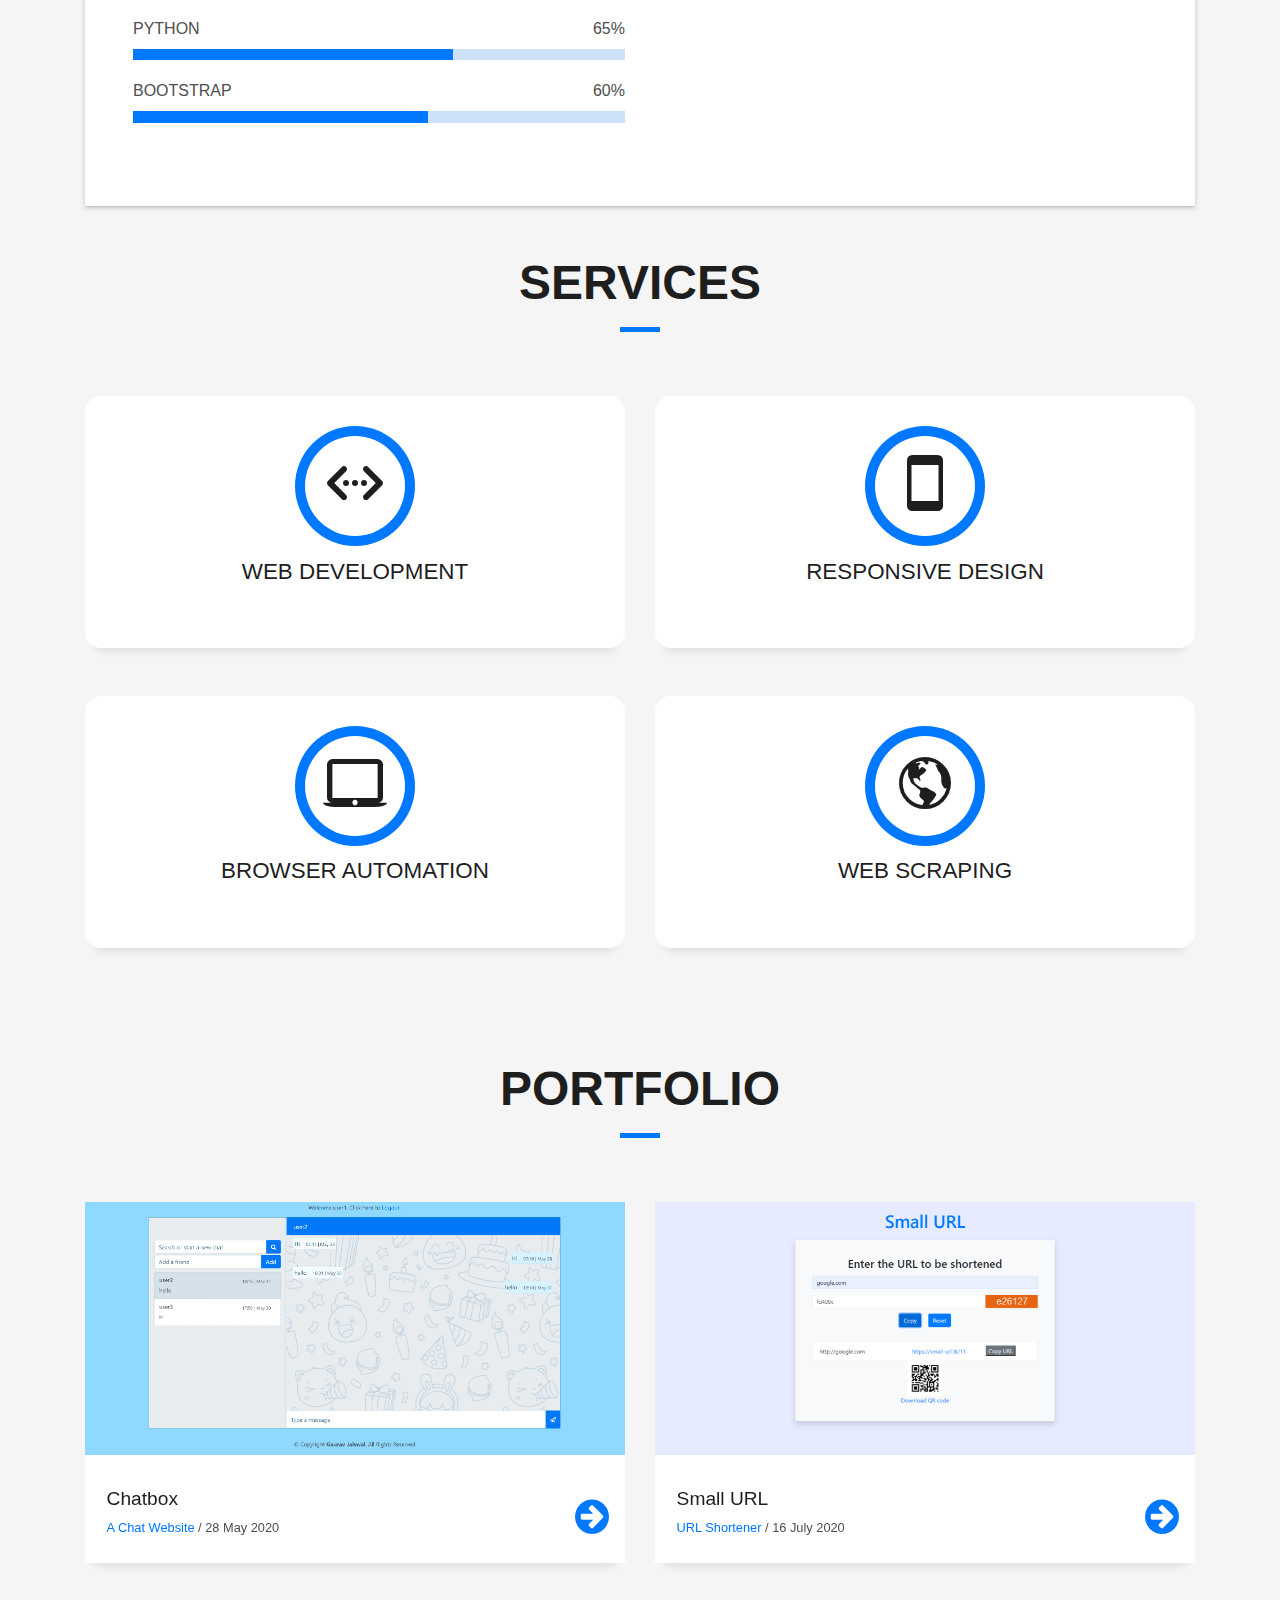
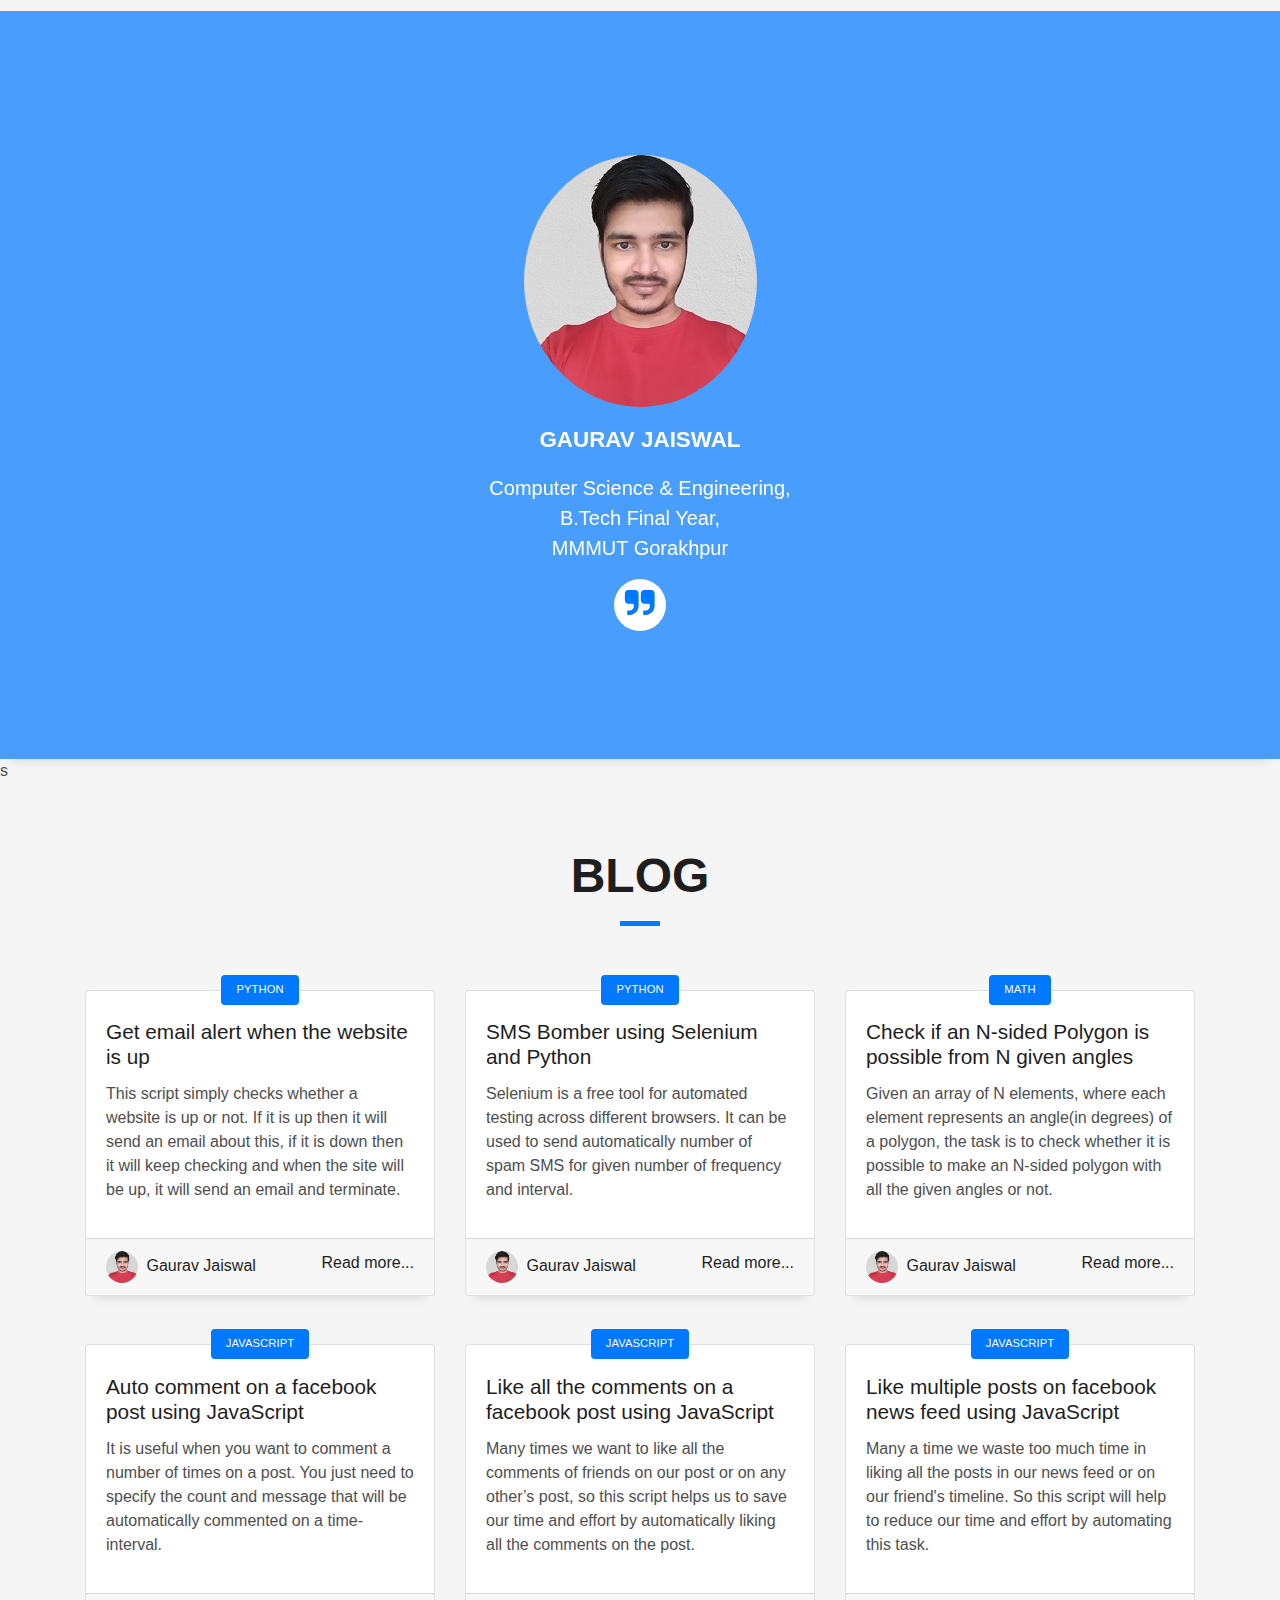
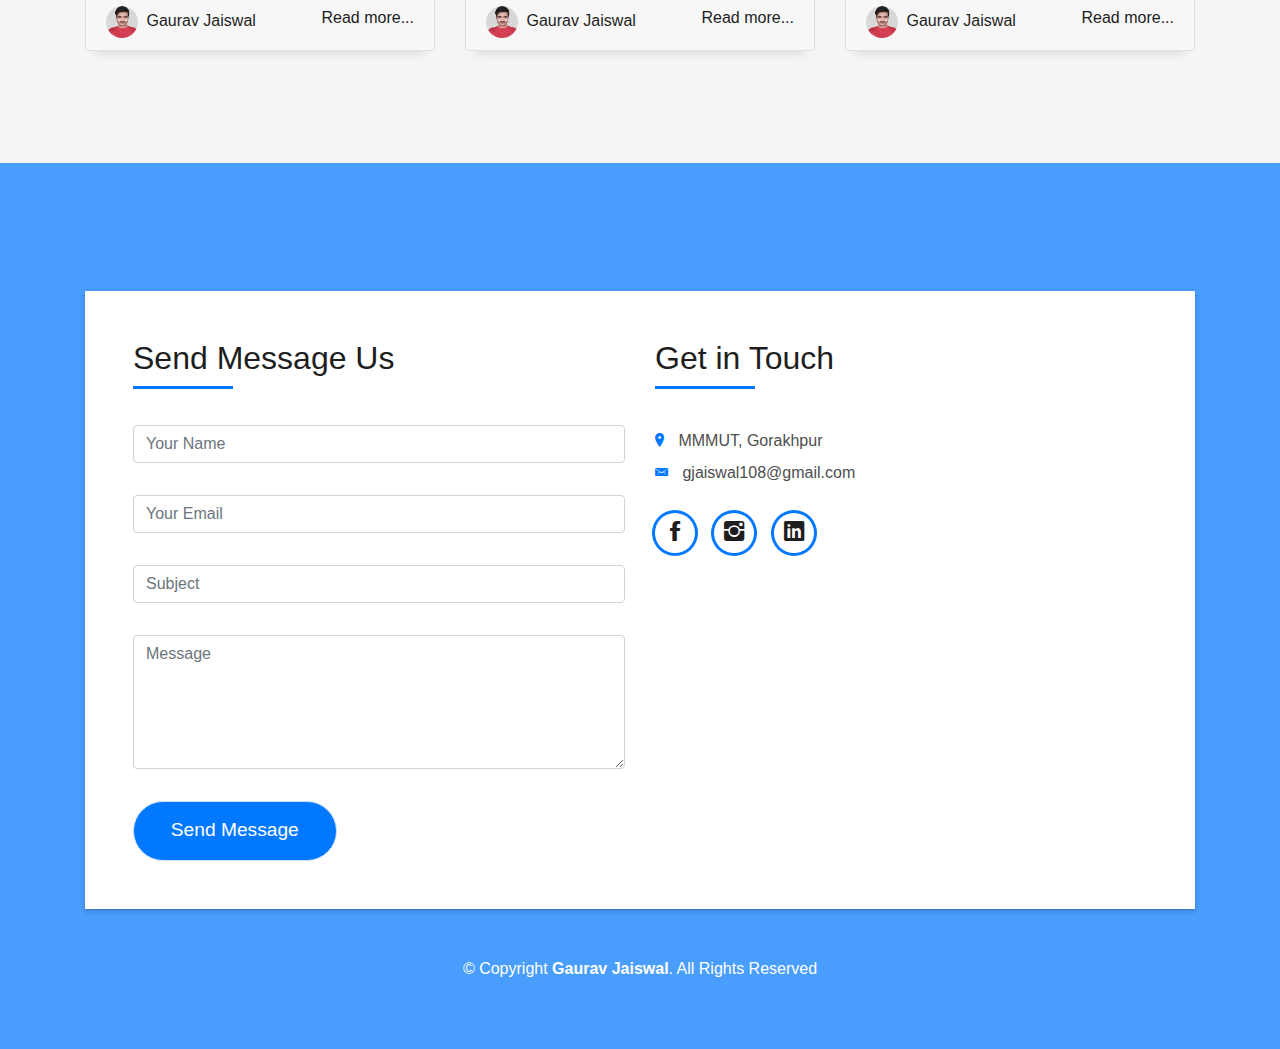
==== commit c331582d: "updated year of study" ====
--- a/index.html
+++ b/index.html
@@ -339,7 +339,7 @@
               </div>
               <div class="content-test">
                 <p class="description lead">
-                  Computer Science &amp; Engineering,<br/> B.Tech 3rd year,<br/> MMMUT Gorakhpur
+                  Computer Science &amp; Engineering,<br/> B.Tech Final Year,<br/> MMMUT Gorakhpur
                 </p>
                 <span class="comit"><i class="fa fa-quote-right"></i></span>
               </div>
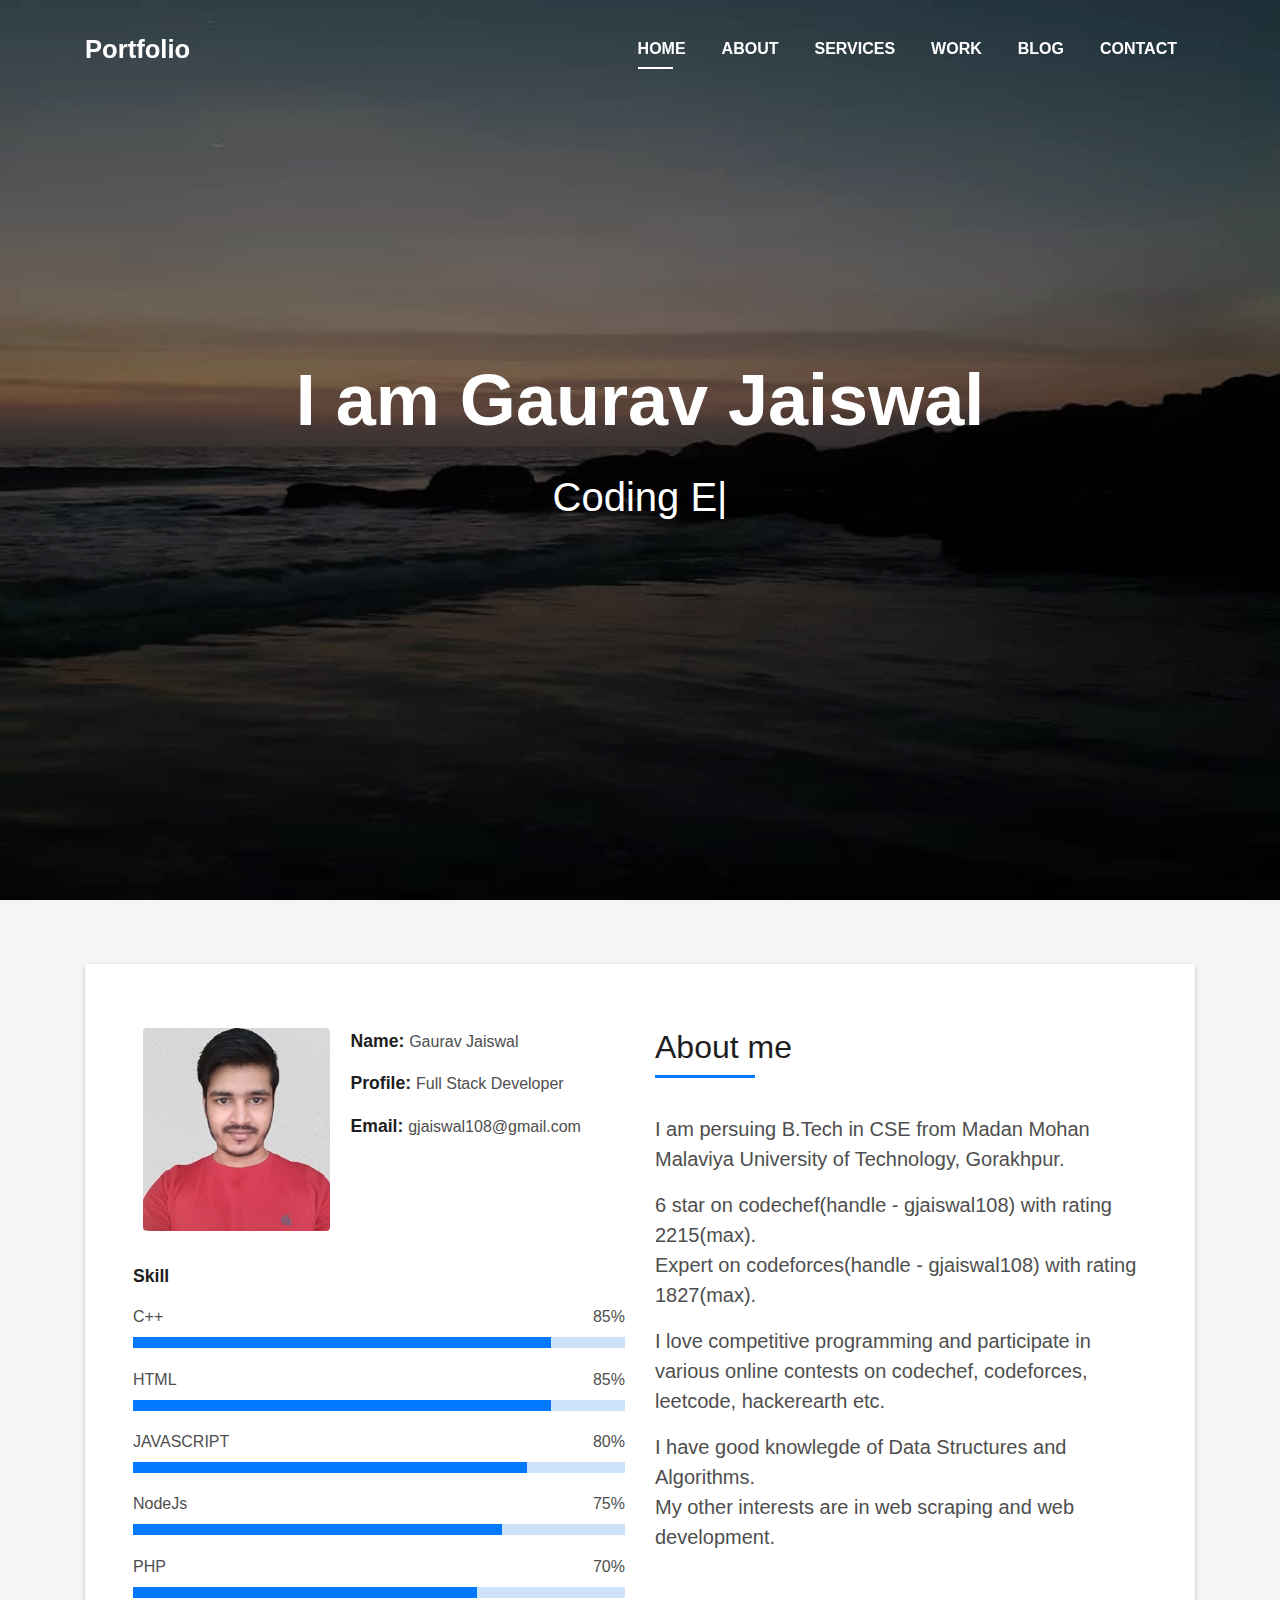
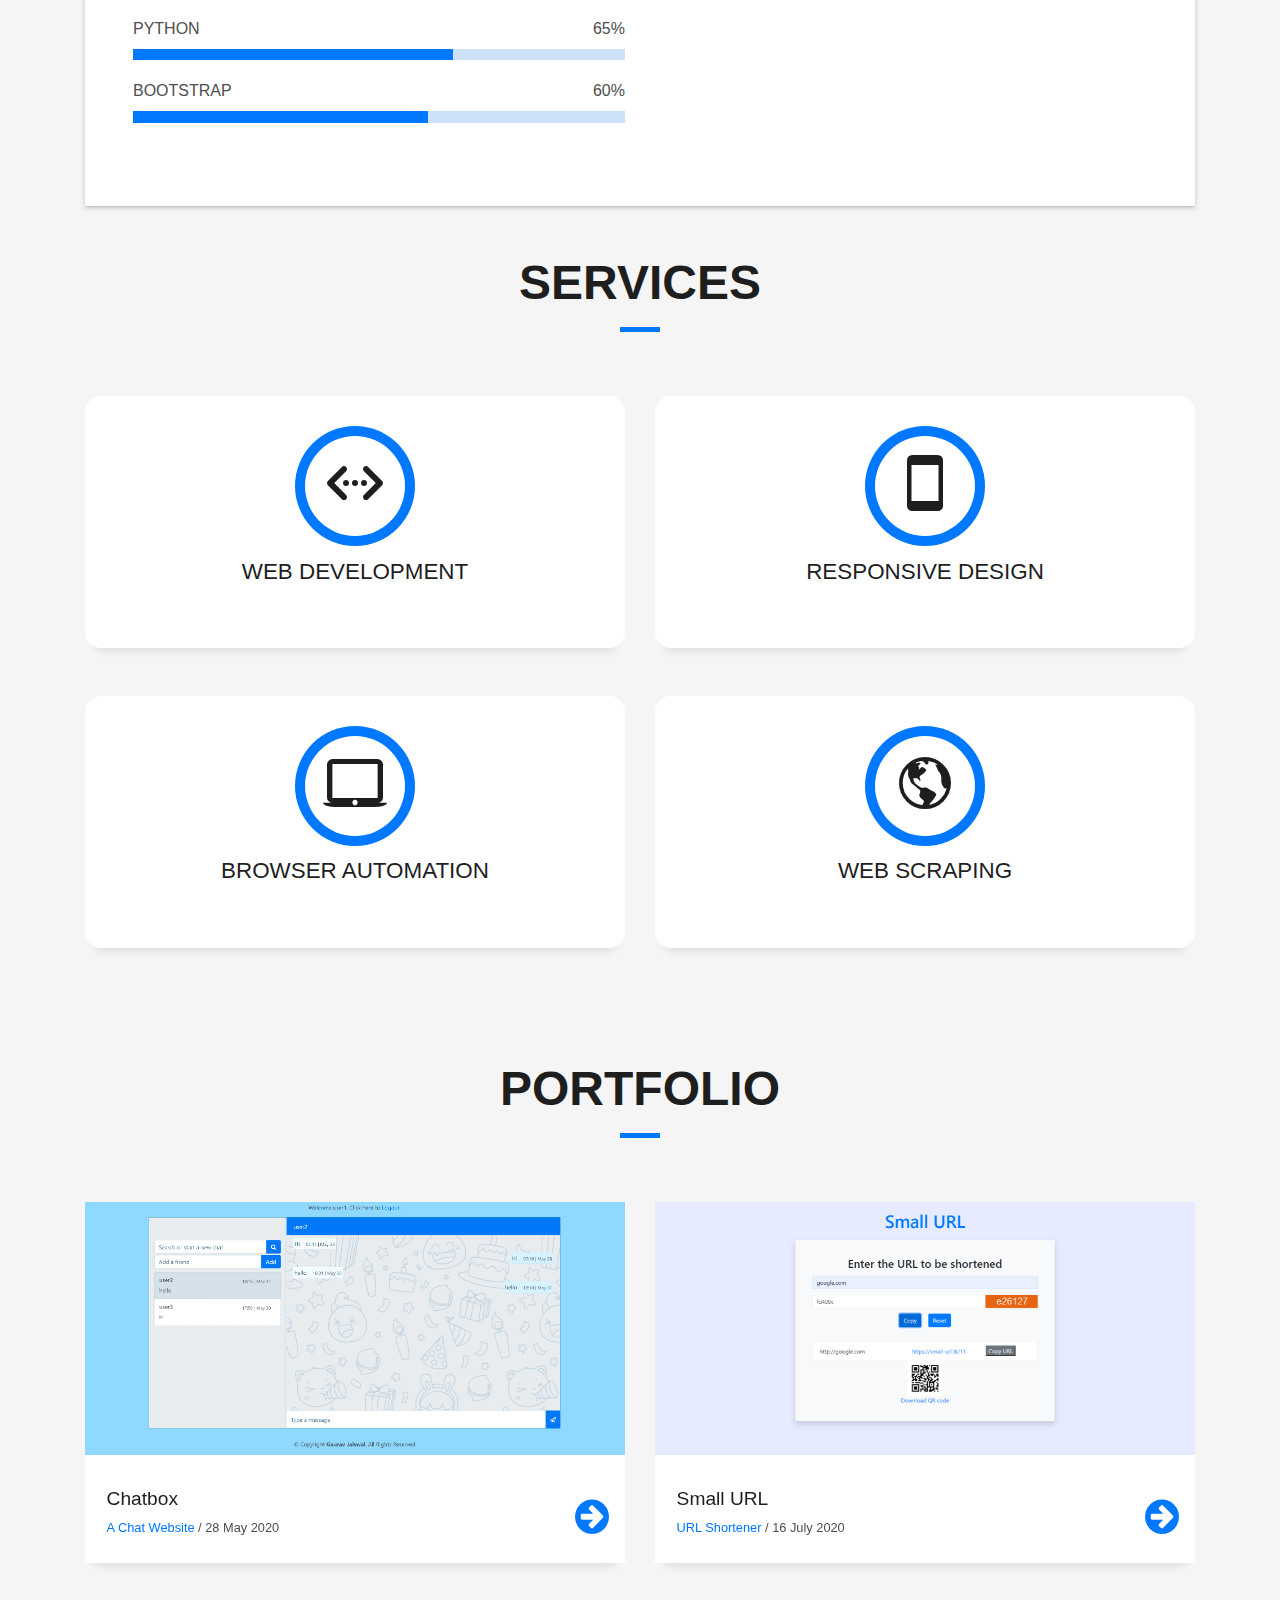
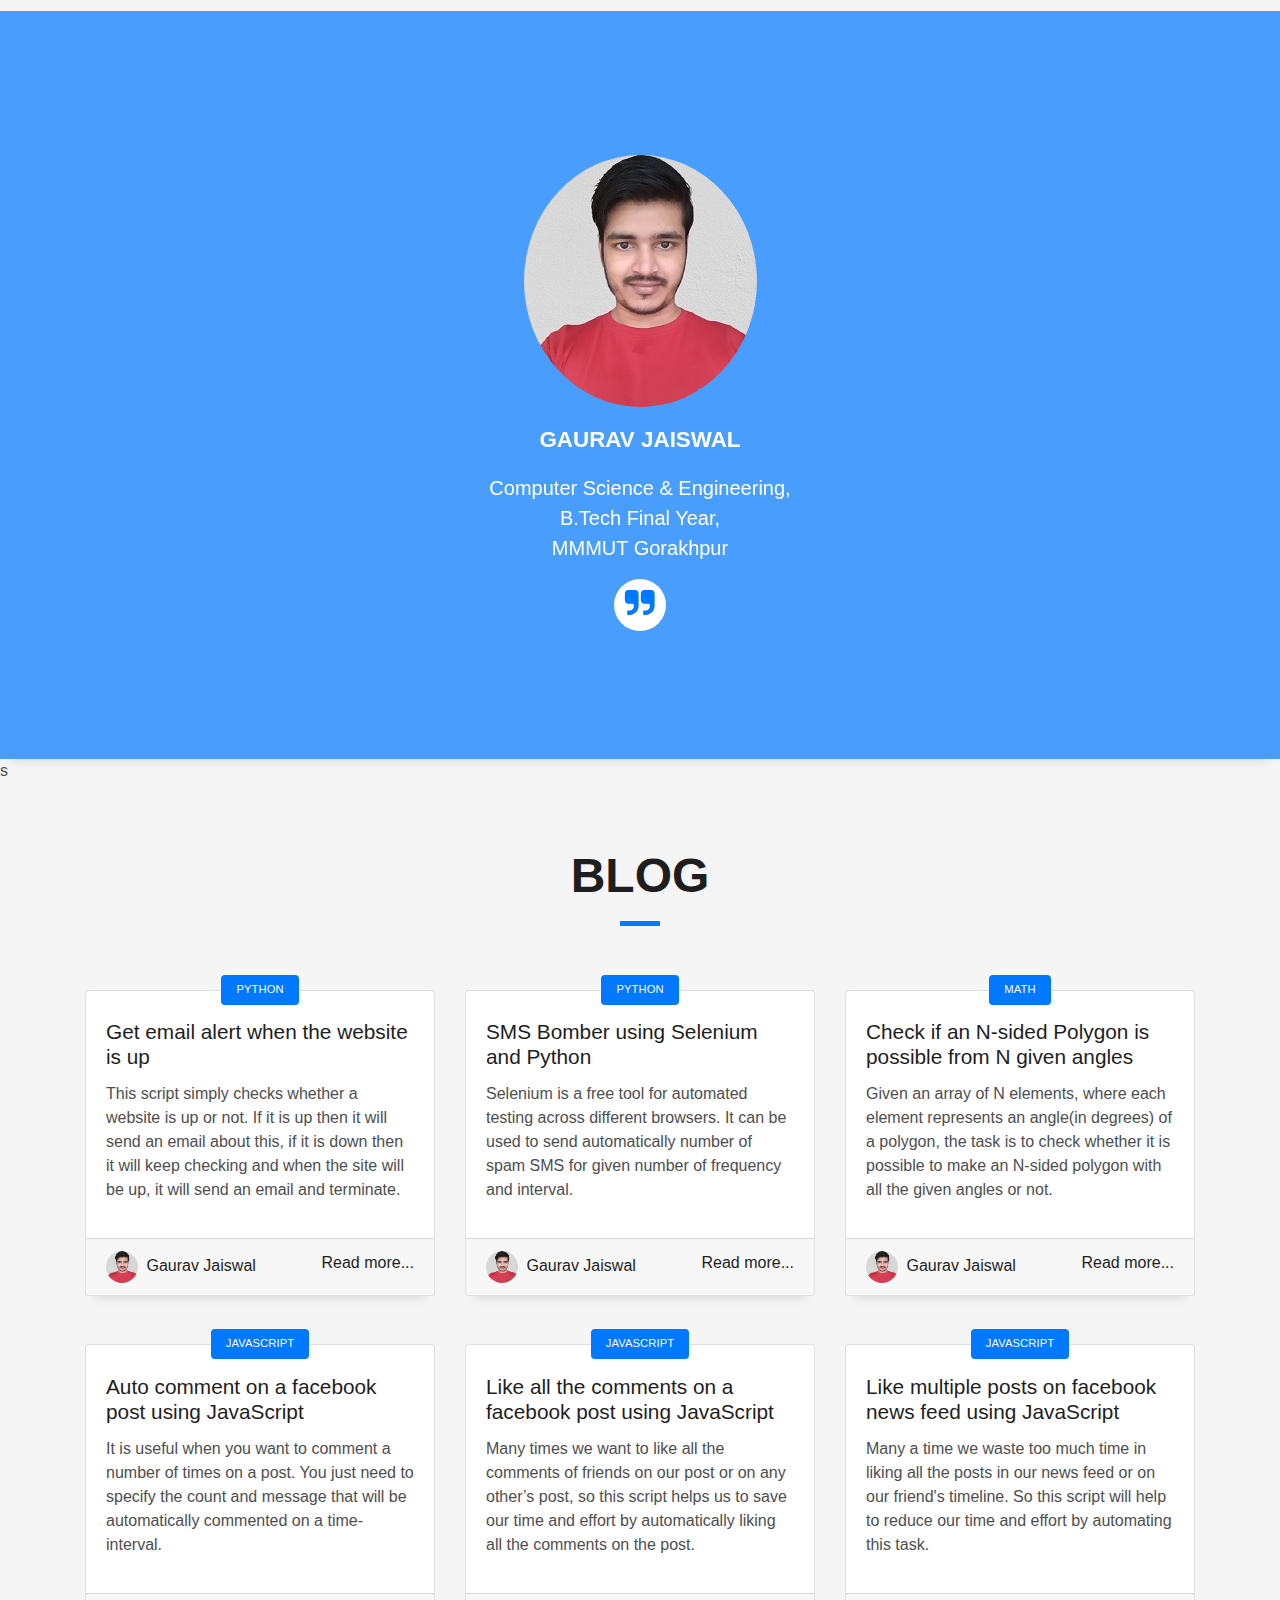
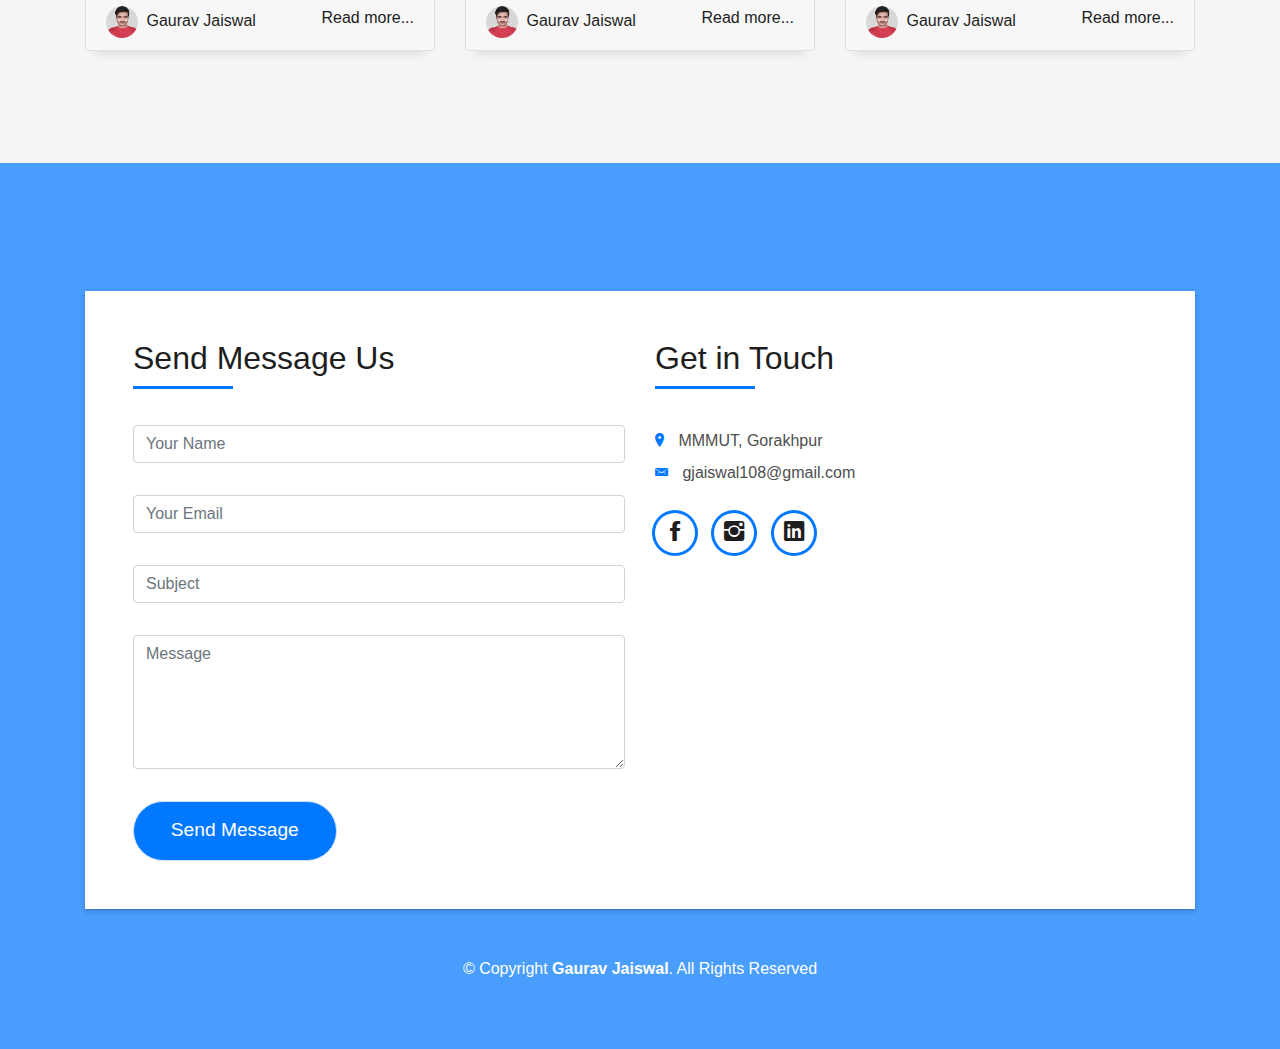
==== commit 72454112: "cf rating updated" ====
--- a/index.html
+++ b/index.html
@@ -163,7 +163,7 @@
                   </p>
                   <p class="lead">
                     6 star on codechef(handle - gjaiswal108) with rating 2215(max).<br/>
-                    Expert on codeforces(handle - gjaiswal108) with rating 1783(max).
+                    Expert on codeforces(handle - gjaiswal108) with rating 1827(max).
                   </p>
                   <p class="lead">
                     I love competitive programming and participate in various online contests on codechef, codeforces, leetcode, hackerearth etc.
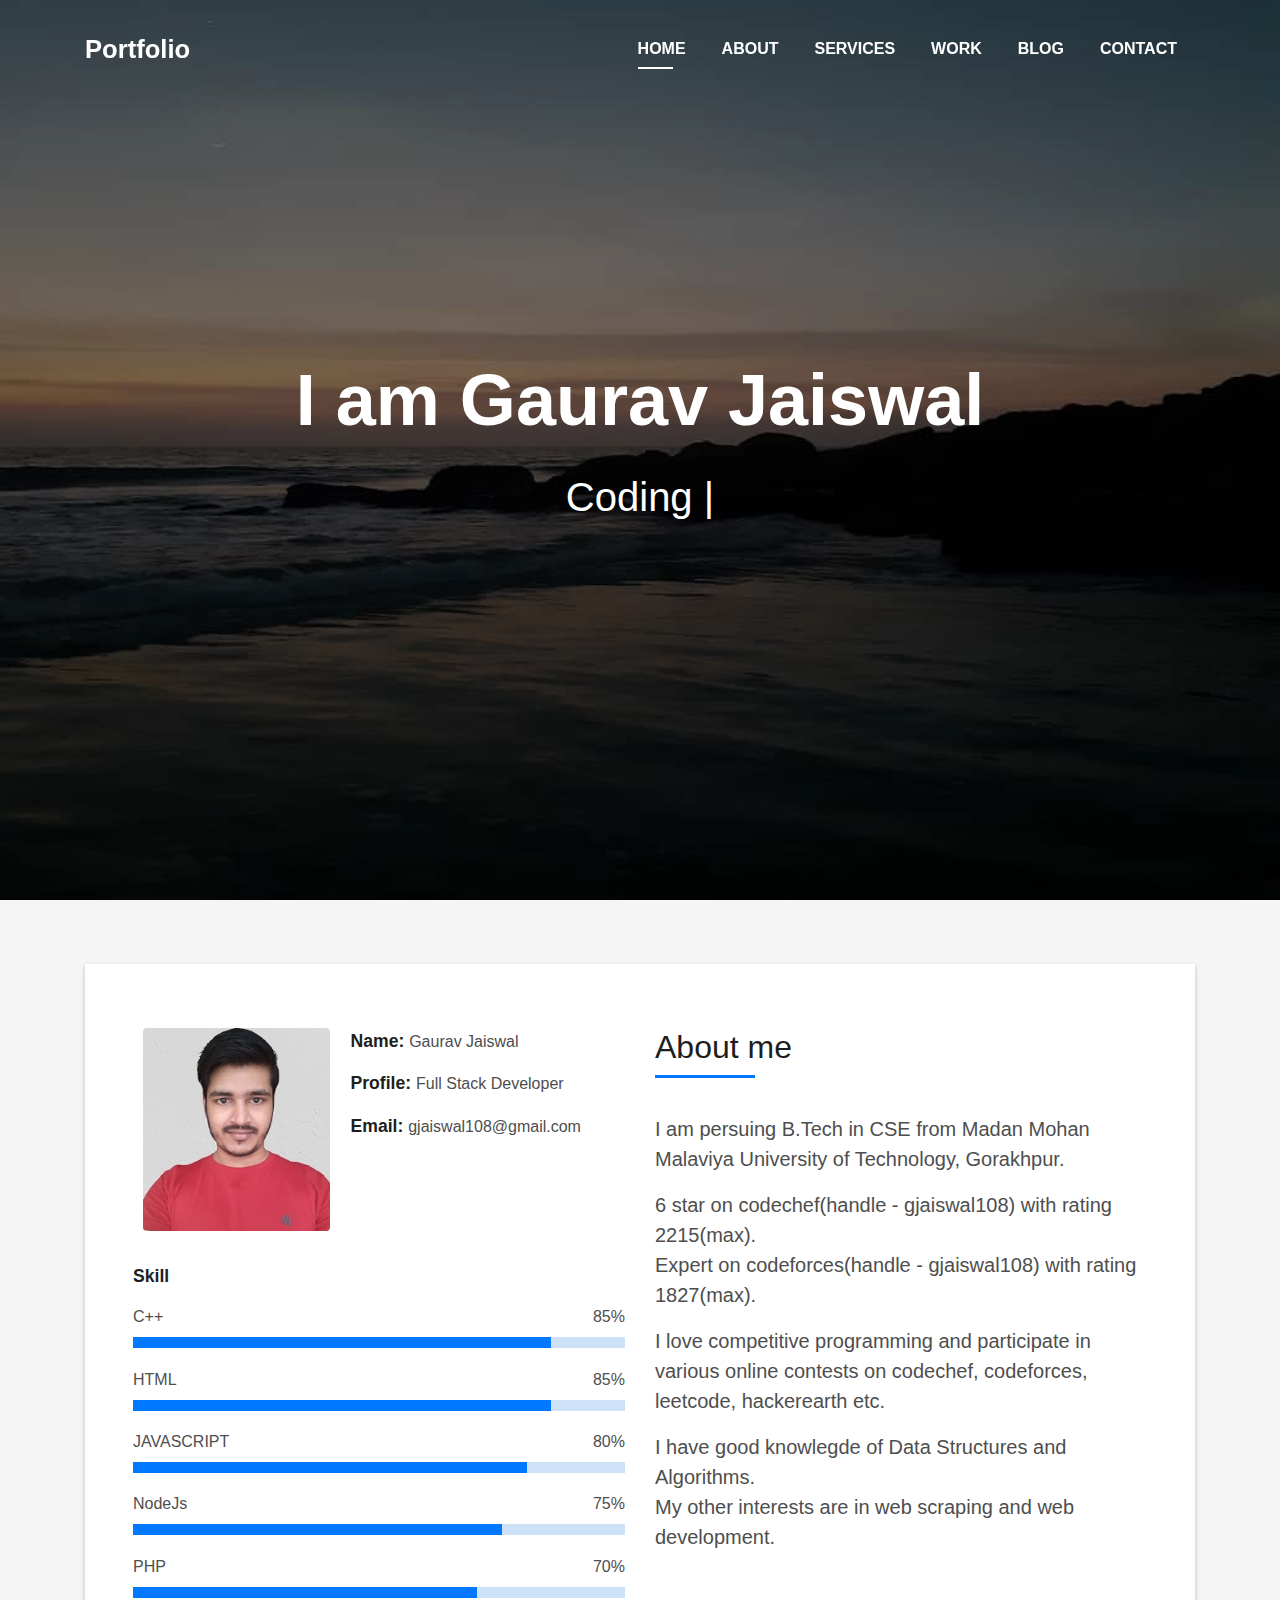
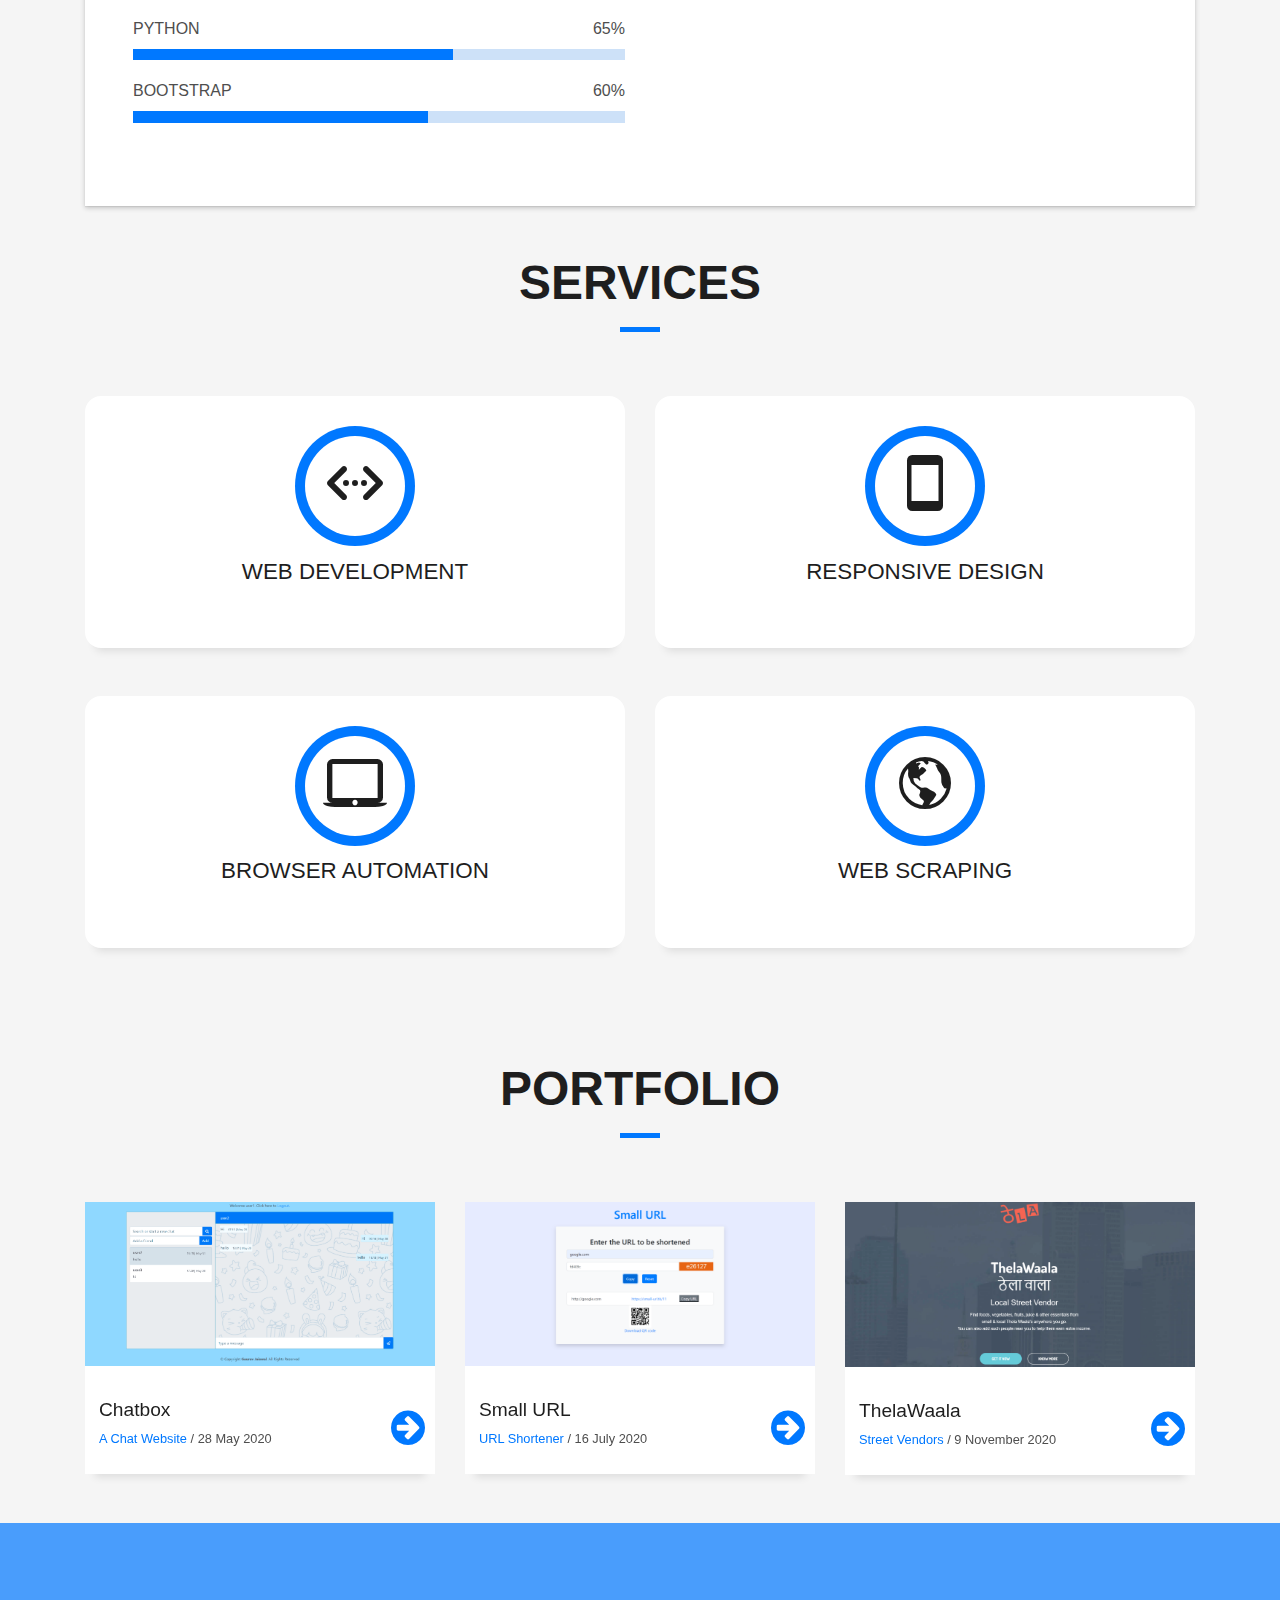
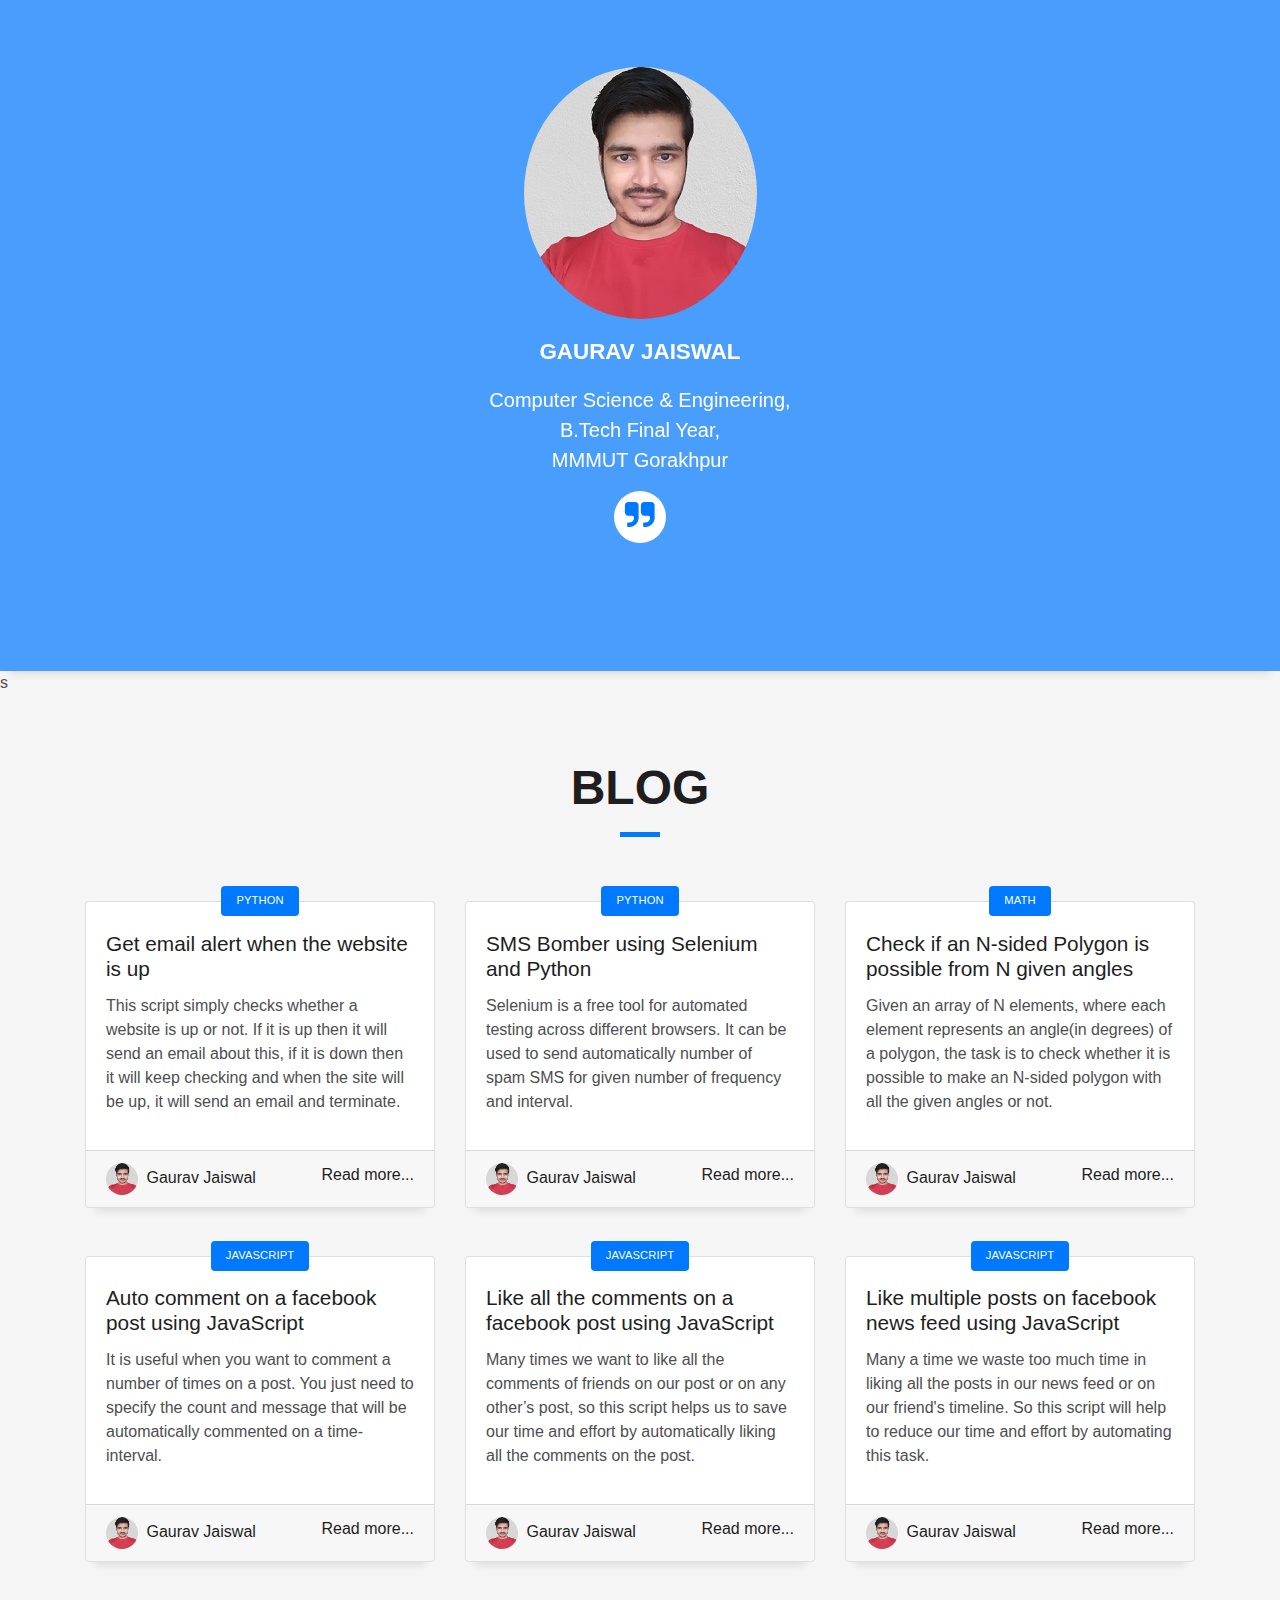
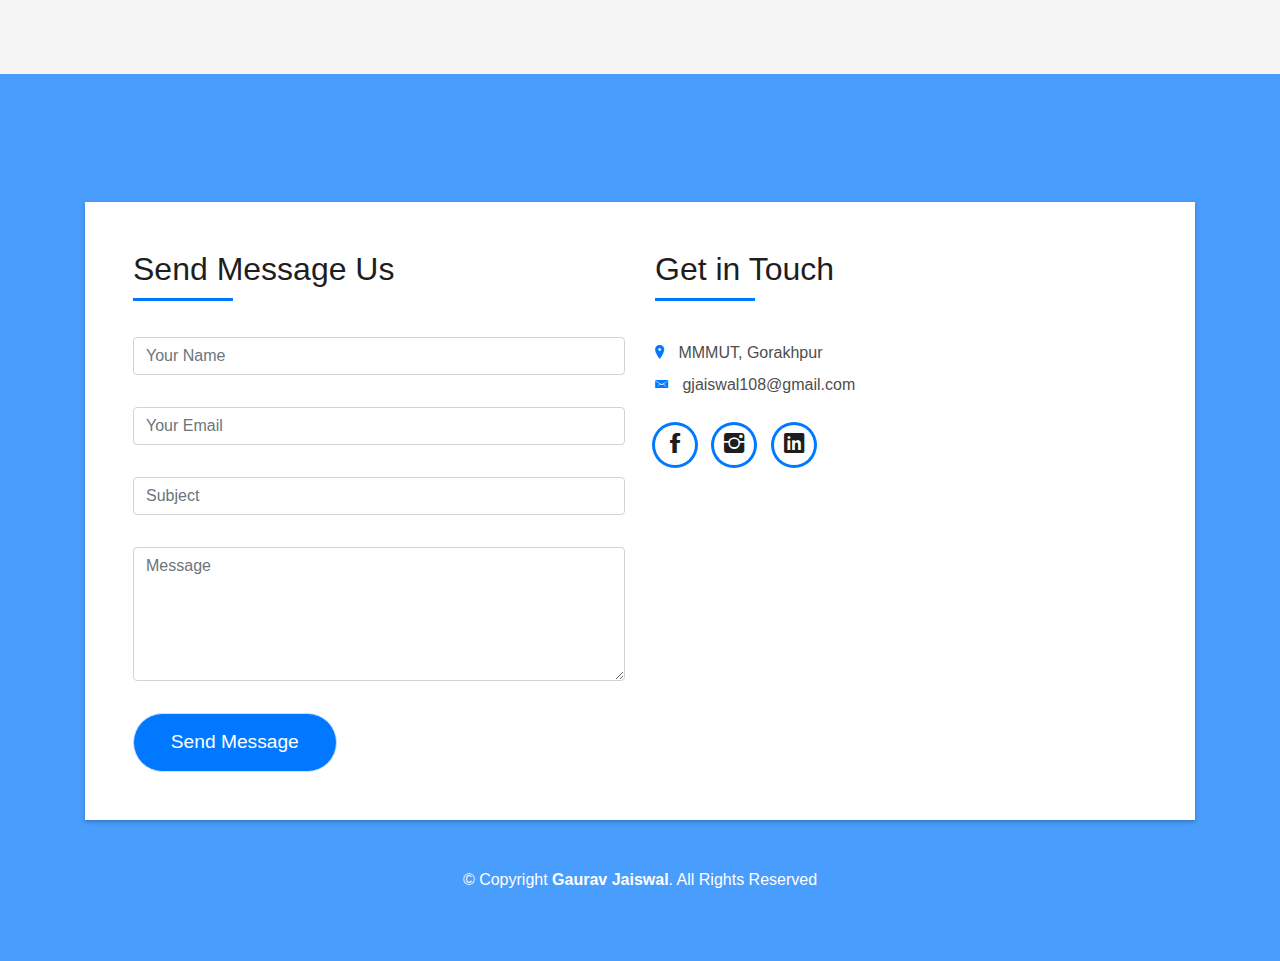
==== commit ee4f6939: "updated projects" ====
--- a/index.html
+++ b/index.html
@@ -271,7 +271,8 @@
         </div>
       </div>
       <div class="row">
-        <div class="col-md-6">
+        <!-- Project-Chatbox -->
+        <div class="col-md-4">
           <div class="work-box">
             <a href="img/Chatbox.png" data-lightbox="gallery-mf">
               <div class="work-img">
@@ -295,7 +296,8 @@
             </a>
           </div>
         </div>
-        <div class="col-md-6">
+        <!-- Project-Small-URL -->
+        <div class="col-md-4">
           <div class="work-box">
             <a href="img/small-url.png" data-lightbox="gallery-mf">
               <div class="work-img">
@@ -312,6 +314,31 @@
                   <div class="col-sm-4">
                     <div class="w-like">
                       <a href="small-url" target="_blank"><i class="fa fa-arrow-circle-right"></i></a>
+                    </div>
+                  </div>
+                </div>
+              </div>
+            </a>
+          </div>
+        </div>
+        <!-- Project-ThelaWaala -->
+        <div class="col-md-4">
+          <div class="work-box">
+            <a href="img/ThelaWaala.png" data-lightbox="gallery-mf">
+              <div class="work-img">
+                <img src="img/ThelaWaala.png" alt="" class="img-fluid">
+              </div>
+              <div class="work-content">
+                <div class="row">
+                  <div class="col-sm-8">
+                    <h2 class="w-title"><a href="ThelaWaala" target="_blank">ThelaWaala</a></h2>
+                    <div class="w-more">
+                      <span class="w-ctegory">Street Vendors</span> / <span class="w-date">9 November 2020</span>
+                    </div>
+                  </div>
+                  <div class="col-sm-4">
+                    <div class="w-like">
+                      <a href="ThelaWaala" target="_blank"><i class="fa fa-arrow-circle-right"></i></a>
                     </div>
                   </div>
                 </div>
